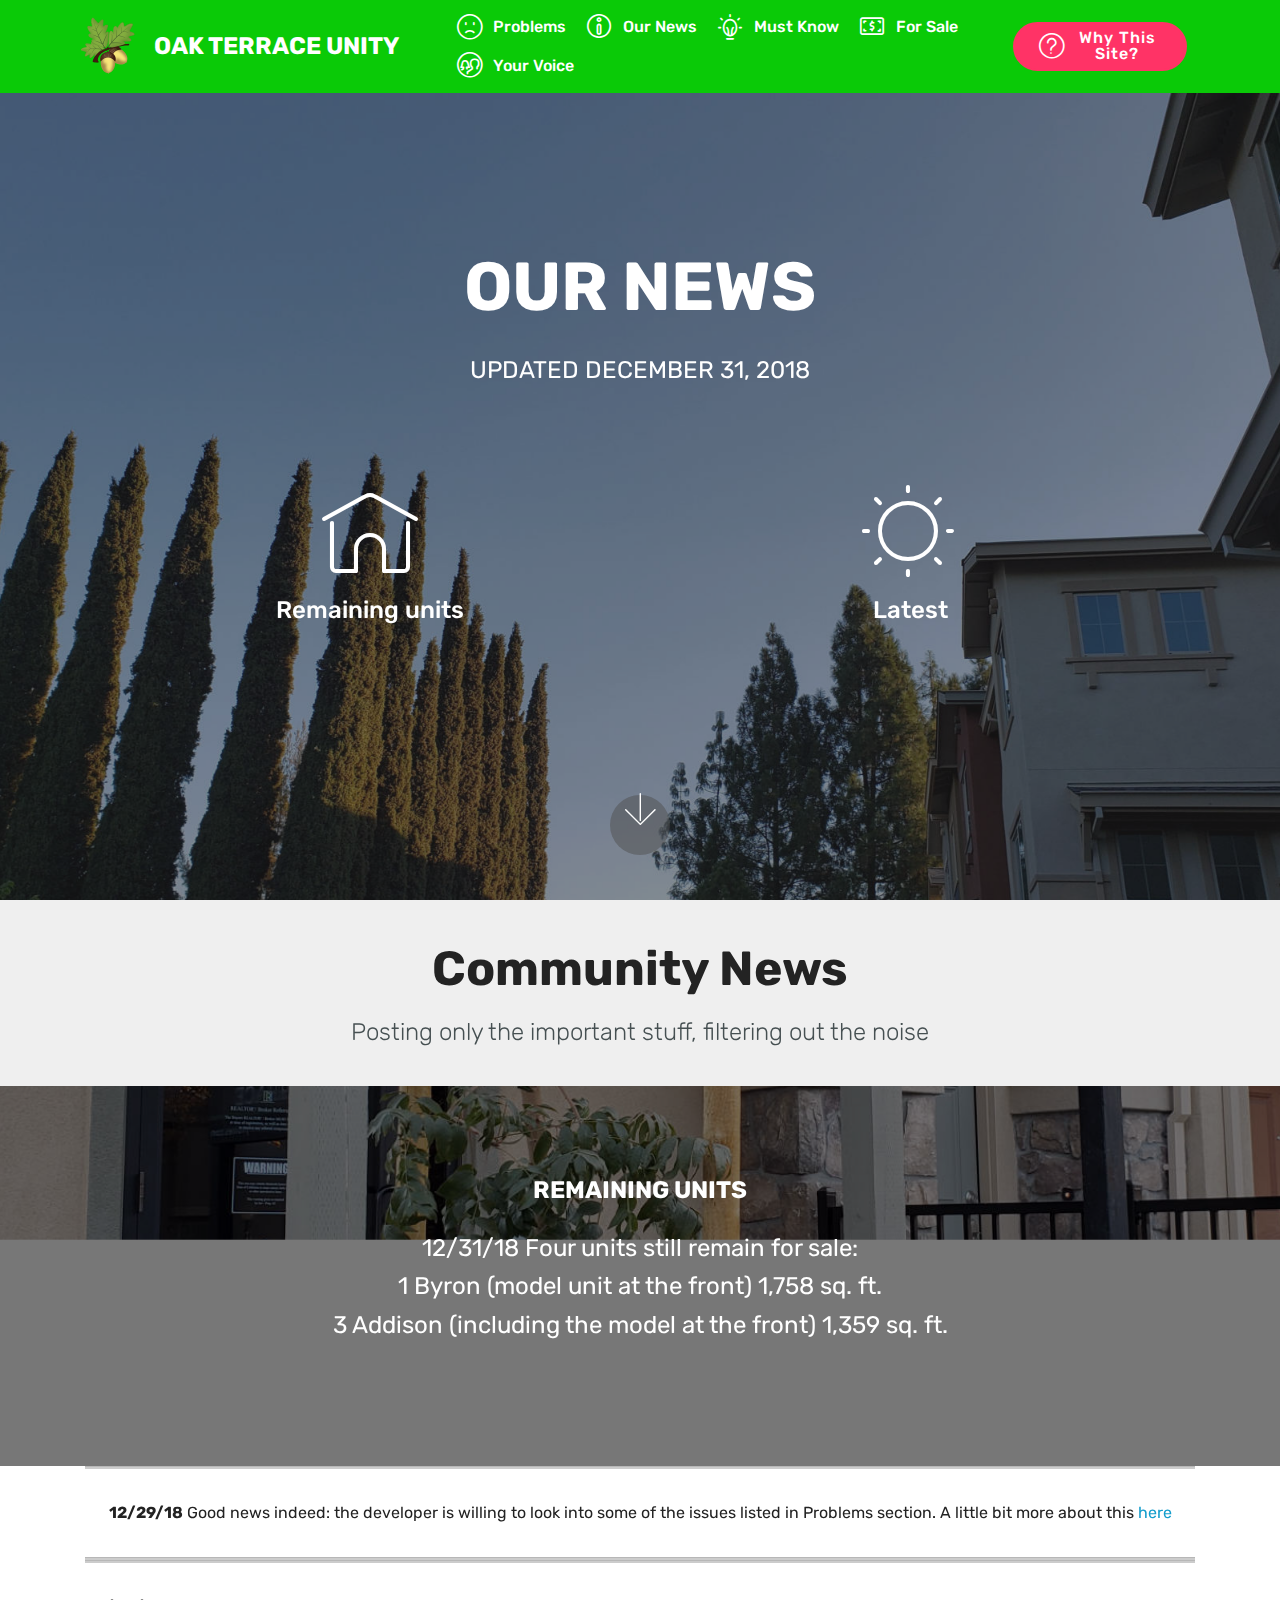
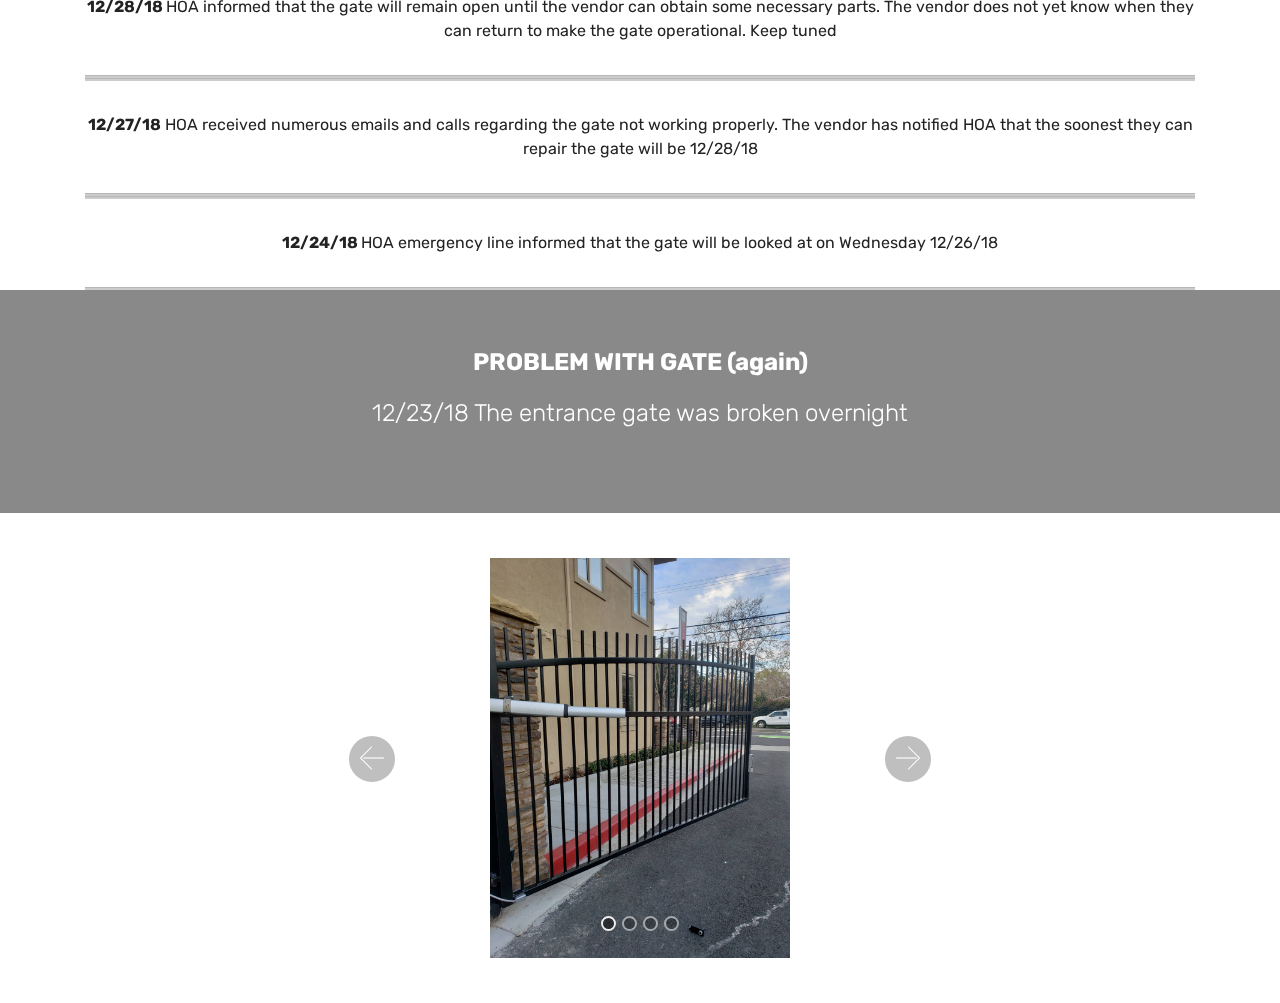
==== page1.html @ 4ceaff60 "News page improved" ====
<!DOCTYPE html>
<html >
<head>
  <!-- Site made with Mobirise Website Builder v4.8.10, https://mobirise.com -->
  <meta charset="UTF-8">
  <meta http-equiv="X-UA-Compatible" content="IE=edge">
  <meta name="generator" content="Mobirise v4.8.10, mobirise.com">
  <meta name="viewport" content="width=device-width, initial-scale=1, minimum-scale=1">
  <link rel="shortcut icon" href="assets/images/logo1-122x122.png" type="image/x-icon">
  <meta name="description" content="Website Maker Description">
  <title>Our News</title>
  <link rel="stylesheet" href="assets/web/assets/mobirise-icons/mobirise-icons.css">
  <link rel="stylesheet" href="assets/web/assets/mobirise-icons-bold/mobirise-icons-bold.css">
  <link rel="stylesheet" href="assets/tether/tether.min.css">
  <link rel="stylesheet" href="assets/bootstrap/css/bootstrap.min.css">
  <link rel="stylesheet" href="assets/bootstrap/css/bootstrap-grid.min.css">
  <link rel="stylesheet" href="assets/bootstrap/css/bootstrap-reboot.min.css">
  <link rel="stylesheet" href="assets/dropdown/css/style.css">
  <link rel="stylesheet" href="assets/theme/css/style.css">
  <link rel="stylesheet" href="assets/mobirise/css/mbr-additional.css" type="text/css">
  
  
  
</head>
<body>
  <link rel="stylesheet" href="style.less" class="cid-rd5telbWru" id="menu1-5" data-rv-view="881"><section class="menu cid-rd5telbWru" once="menu" id="menu1-5">

    

    <nav class="navbar navbar-expand beta-menu navbar-dropdown align-items-center navbar-fixed-top navbar-toggleable-sm">
        <button class="navbar-toggler navbar-toggler-right" type="button" data-toggle="collapse" data-target="#navbarSupportedContent" aria-controls="navbarSupportedContent" aria-expanded="false" aria-label="Toggle navigation">
            <div class="hamburger">
                <span></span>
                <span></span>
                <span></span>
                <span></span>
            </div>
        </button>
        <div class="menu-logo">
            <div class="navbar-brand">
                <span class="navbar-logo">
                    <a href="index.html#header2-3">
                         <img src="assets/images/logo1-122x122.png" alt="" title="" style="height: 3.8rem;">
                    </a>
                </span>
                <span class="navbar-caption-wrap"><a class="navbar-caption text-white display-5" href="index.html#header2-3">
                        OAK TERRACE UNITY</a></span>
            </div>
        </div>
        <div class="collapse navbar-collapse" id="navbarSupportedContent">
            <ul class="navbar-nav nav-dropdown" data-app-modern-menu="true"><li class="nav-item"><a class="nav-link link text-white display-4" href="page2.html"><span class="mbrib-sad-face mbr-iconfont mbr-iconfont-btn"></span>Problems</a></li><li class="nav-item"><a class="nav-link link text-white display-4" href="page1.html#header12-7"><span class="mbrib-info mbr-iconfont mbr-iconfont-btn"></span>Our News</a></li><li class="nav-item"><a class="nav-link link text-white display-4" href="page4.html"><span class="mbrib-idea mbr-iconfont mbr-iconfont-btn"></span>Must Know</a></li><li class="nav-item">
                    <a class="nav-link link text-white display-4" href="page3.html#content5-1c"><span class="mbrib-cash mbr-iconfont mbr-iconfont-btn"></span>For Sale</a>
                </li>
                <li class="nav-item">
                    <a class="nav-link link text-white display-4" href="index.html#form1-e"><span class="mbrib-users mbr-iconfont mbr-iconfont-btn"></span>
                        
                        Your Voice</a>
                </li></ul>
            <div class="navbar-buttons mbr-section-btn"><a class="btn btn-sm btn-secondary display-4" href="index.html#header9-4"><span class="mbrib-question mbr-iconfont mbr-iconfont-btn"></span>
                    
                    Why This Site?</a></div>
        </div>
    </nav>
</section>

<section class="engine"><a href="https://mobirise.info/u">bootstrap website templates</a></section><section class="header12 cid-rd5ZAQiFkM mbr-fullscreen mbr-parallax-background" id="header12-7">

    

    <div class="mbr-overlay" style="opacity: 0.5; background-color: rgb(35, 35, 35);">
    </div>

    <div class="container  ">
            <div class="media-container">
                <div class="col-md-12 align-center">
                    <h1 class="mbr-section-title pb-3 mbr-white mbr-bold mbr-fonts-style display-1">
                        OUR NEWS</h1>
                    <p class="mbr-text pb-3 mbr-white mbr-fonts-style display-5">UPDATED DECEMBER 31, 2018</p>
                    

                    <div class="icons-media-container mbr-white">
                        <div class="card col-12 col-md-6">
                            <div class="icon-block">
                            <a href="page1.html#header1-o">
                                <span class="mbr-iconfont mbri-home"></span>
                            </a>
                            </div>
                            <h5 class="mbr-fonts-style display-5">
                                Remaining units</h5>
                        </div>

                        <div class="card col-12 col-md-6">
                            <div class="icon-block">
                                <a href="page1.html#content4-17">
                                    <span class="mbr-iconfont mbri-sun"></span>
                                </a>
                            </div>
                            <h5 class="mbr-fonts-style display-5">
                                Latest</h5>
                        </div>

                        

                        
                    </div>
                </div>
            </div>
    </div>

    <div class="mbr-arrow hidden-sm-down" aria-hidden="true">
        <a href="#next">
            <i class="mbri-down mbr-iconfont"></i>
        </a>
    </div>
</section>

<section class="mbr-section content4 cid-rdGy04pXuC" id="content4-17">

    

    <div class="container">
        <div class="media-container-row">
            <div class="title col-12 col-md-8">
                <h2 class="align-center pb-3 mbr-fonts-style display-2"><strong>Community News</strong></h2>
                <h3 class="mbr-section-subtitle align-center mbr-light mbr-fonts-style display-5">
                    Posting only the important stuff, filtering out the noise</h3>
                
            </div>
        </div>
    </div>
</section>

<section class="header1 cid-rdhao1ZZKs mbr-parallax-background" id="header1-o">

    

    <div class="mbr-overlay" style="opacity: 0.5; background-color: rgb(0, 0, 0);">
    </div>

    <div class="container">
        <div class="row justify-content-md-center">
            <div class="mbr-white col-md-10">
                <h1 class="mbr-section-title align-center mbr-bold pb-3 mbr-fonts-style display-5">
                    REMAINING UNITS</h1>
                
                <p class="mbr-text align-center pb-3 mbr-fonts-style display-5">
                    12/31/18 Four units still remain for sale:<br>1 Byron (model unit at the front) 1,758 sq. ft.<br>3 Addison (including the model at the front)&nbsp;1,359 sq. ft.</p>
                
            </div>
        </div>
    </div>

</section>

<section class="mbr-section article content9 cid-rdGopwrCRf" id="content9-16">
    
     

    <div class="container">
        <div class="inner-container" style="width: 100%;">
            <hr class="line" style="width: 100%;">
            <div class="section-text align-center mbr-fonts-style display-7"><strong>12/29/18</strong> Good news indeed: the developer is willing to look into some of the issues listed in Problems section. A little bit more about this <a href="index.html#header9-4">here</a></div>
            <hr class="line" style="width: 100%;">
        </div>
        </div>
</section>

<section class="mbr-section article content9 cid-rdN6pp2F3a" id="content9-1m">
    
     

    <div class="container">
        <div class="inner-container" style="width: 100%;">
            <hr class="line" style="width: 100%;">
            <div class="section-text align-center mbr-fonts-style display-7"><strong>12/28/18 </strong>HOA informed that the gate will remain open until the vendor can obtain some necessary parts.  The vendor does not yet know when they can return to make the gate operational.  Keep tuned</div>
            <hr class="line" style="width: 100%;">
        </div>
        </div>
</section>

<section class="mbr-section article content9 cid-rdN42fkdXC" id="content9-1k">
    
     

    <div class="container">
        <div class="inner-container" style="width: 100%;">
            <hr class="line" style="width: 100%;">
            <div class="section-text align-center mbr-fonts-style display-7"><strong>
                    12/27/18</strong> HOA received numerous emails and calls regarding the gate not working properly.  The vendor has notified HOA that the soonest they can repair the gate will be 12/28/18</div>
            <hr class="line" style="width: 100%;">
        </div>
        </div>
</section>

<section class="mbr-section article content9 cid-rdN4ZiU2lu" id="content9-1l">
    
     

    <div class="container">
        <div class="inner-container" style="width: 100%;">
            <hr class="line" style="width: 100%;">
            <div class="section-text align-center mbr-fonts-style display-7"><strong>12/24/18&nbsp;</strong>HOA emergency line informed that the gate will be looked at on Wednesday 12/26/18</div>
            <hr class="line" style="width: 100%;">
        </div>
        </div>
</section>

<section class="mbr-section content5 cid-rd61lBdyiU mbr-parallax-background" id="content5-8">

    

    <div class="mbr-overlay" style="opacity: 0.5; background-color: rgb(35, 35, 35);">
    </div>

    <div class="container">
        <div class="media-container-row">
            <div class="title col-12 col-md-8">
                <h2 class="align-center mbr-bold mbr-white pb-3 mbr-fonts-style display-5">
                    PROBLEM WITH GATE (again)</h2>
                <h3 class="mbr-section-subtitle align-center mbr-light mbr-white pb-3 mbr-fonts-style display-5">12/23/18 The entrance gate was broken overnight</h3>
                
                
            </div>
        </div>
    </div>
</section>

<section class="carousel slide cid-rd65fRVyIi" data-interval="false" id="slider2-d">

    
    <div class="container content-slider">
        <div class="content-slider-wrap">
            <div><div class="mbr-slider slide carousel" data-pause="true" data-keyboard="false" data-ride="false" data-interval="false"><ol class="carousel-indicators"><li data-app-prevent-settings="" data-target="#slider2-d" class=" active" data-slide-to="0"></li><li data-app-prevent-settings="" data-target="#slider2-d" data-slide-to="1"></li><li data-app-prevent-settings="" data-target="#slider2-d" data-slide-to="2"></li><li data-app-prevent-settings="" data-target="#slider2-d" data-slide-to="3"></li></ol><div class="carousel-inner" role="listbox"><div class="carousel-item slider-fullscreen-image active" data-bg-video-slide="false" style="background-image: url(assets/images/20181223-91531-2000x2667.jpg);"><div class="container container-slide"><div class="image_wrapper"><img src="assets/images/20181223-91531-2000x2667.jpg"><div class="carousel-caption justify-content-center"><div class="col-10 align-center"></div></div></div></div></div><div class="carousel-item slider-fullscreen-image" data-bg-video-slide="false" style="background-image: url(assets/images/20181223-91544-2000x1500.jpg);"><div class="container container-slide"><div class="image_wrapper"><img src="assets/images/20181223-91544-2000x1500.jpg"><div class="carousel-caption justify-content-center"><div class="col-10 align-center"></div></div></div></div></div><div class="carousel-item slider-fullscreen-image" data-bg-video-slide="false" style="background-image: url(assets/images/20181223-91555-2000x1500.jpg);"><div class="container container-slide"><div class="image_wrapper"><img src="assets/images/20181223-91555-2000x1500.jpg"><div class="carousel-caption justify-content-center"><div class="col-10 align-center"></div></div></div></div></div><div class="carousel-item slider-fullscreen-image" data-bg-video-slide="false" style="background-image: url(assets/images/20181223-91614-2000x1500.jpg);"><div class="container container-slide"><div class="image_wrapper"><img src="assets/images/20181223-91614-2000x1500.jpg"><div class="carousel-caption justify-content-center"><div class="col-10 align-center"></div></div></div></div></div></div><a data-app-prevent-settings="" class="carousel-control carousel-control-prev" role="button" data-slide="prev" href="#slider2-d"><span aria-hidden="true" class="mbri-left mbr-iconfont"></span><span class="sr-only">Previous</span></a><a data-app-prevent-settings="" class="carousel-control carousel-control-next" role="button" data-slide="next" href="#slider2-d"><span aria-hidden="true" class="mbri-right mbr-iconfont"></span><span class="sr-only">Next</span></a></div></div> 
        </div>
    </div>
</section>


  <script src="assets/web/assets/jquery/jquery.min.js"></script>
  <script src="assets/tether/tether.min.js"></script>
  <script src="assets/popper/popper.min.js"></script>
  <script src="assets/bootstrap/js/bootstrap.min.js"></script>
  <script src="assets/dropdown/js/script.min.js"></script>
  <script src="assets/touchswipe/jquery.touch-swipe.min.js"></script>
  <script src="assets/vimeoplayer/jquery.mb.vimeo_player.js"></script>
  <script src="assets/smoothscroll/smooth-scroll.js"></script>
  <script src="assets/ytplayer/jquery.mb.ytplayer.min.js"></script>
  <script src="assets/bootstrapcarouselswipe/bootstrap-carousel-swipe.js"></script>
  <script src="assets/parallax/jarallax.min.js"></script>
  <script src="assets/theme/js/script.js"></script>
  <script src="assets/slidervideo/script.js"></script>
  
  
</body>
</html>
---- assets/web/assets/mobirise-icons/mobirise-icons.css ----
@font-face {
  font-family: 'MobiriseIcons';
  src:  url('mobirise-icons.eot?spat4u');
  src:  url('mobirise-icons.eot?spat4u#iefix') format('embedded-opentype'),
    url('mobirise-icons.ttf?spat4u') format('truetype'),
    url('mobirise-icons.woff?spat4u') format('woff'),
    url('mobirise-icons.svg?spat4u#MobiriseIcons') format('svg');
  font-weight: normal;
  font-style: normal;
}

[class^="mbri-"], [class*=" mbri-"] {
  /* use !important to prevent issues with browser extensions that change fonts */
  font-family: MobiriseIcons !important;
  speak: none;
  font-style: normal;
  font-weight: normal;
  font-variant: normal;
  text-transform: none;
  line-height: 1;

  /* Better Font Rendering =========== */
  -webkit-font-smoothing: antialiased;
  -moz-osx-font-smoothing: grayscale;
}

.mbri-add-submenu:before {
  content: "\e900";
}
.mbri-alert:before {
  content: "\e901";
}
.mbri-align-center:before {
  content: "\e902";
}
.mbri-align-justify:before {
  content: "\e903";
}
.mbri-align-left:before {
  content: "\e904";
}
.mbri-align-right:before {
  content: "\e905";
}
.mbri-android:before {
  content: "\e906";
}
.mbri-apple:before {
  content: "\e907";
}
.mbri-arrow-down:before {
  content: "\e908";
}
.mbri-arrow-next:before {
  content: "\e909";
}
.mbri-arrow-prev:before {
  content: "\e90a";
}
.mbri-arrow-up:before {
  content: "\e90b";
}
.mbri-bold:before {
  content: "\e90c";
}
.mbri-bookmark:before {
  content: "\e90d";
}
.mbri-bootstrap:before {
  content: "\e90e";
}
.mbri-briefcase:before {
  content: "\e90f";
}
.mbri-browse:before {
  content: "\e910";
}
.mbri-bulleted-list:before {
  content: "\e911";
}
.mbri-calendar:before {
  content: "\e912";
}
.mbri-camera:before {
  content: "\e913";
}
.mbri-cart-add:before {
  content: "\e914";
}
.mbri-cart-full:before {
  content: "\e915";
}
.mbri-cash:before {
  content: "\e916";
}
.mbri-change-style:before {
  content: "\e917";
}
.mbri-chat:before {
  content: "\e918";
}
.mbri-clock:before {
  content: "\e919";
}
.mbri-close:before {
  content: "\e91a";
}
.mbri-cloud:before {
  content: "\e91b";
}
.mbri-code:before {
  content: "\e91c";
}
.mbri-contact-form:before {
  content: "\e91d";
}
.mbri-credit-card:before {
  content: "\e91e";
}
.mbri-cursor-click:before {
  content: "\e91f";
}
.mbri-cust-feedback:before {
  content: "\e920";
}
.mbri-database:before {
  content: "\e921";
}
.mbri-delivery:before {
  content: "\e922";
}
.mbri-desktop:before {
  content: "\e923";
}
.mbri-devices:before {
  content: "\e924";
}
.mbri-down:before {
  content: "\e925";
}
.mbri-download:before {
  content: "\e989";
}
.mbri-drag-n-drop:before {
  content: "\e927";
}
.mbri-drag-n-drop2:before {
  content: "\e928";
}
.mbri-edit:before {
  content: "\e929";
}
.mbri-edit2:before {
  content: "\e92a";
}
.mbri-error:before {
  content: "\e92b";
}
.mbri-extension:before {
  content: "\e92c";
}
.mbri-features:before {
  content: "\e92d";
}
.mbri-file:before {
  content: "\e92e";
}
.mbri-flag:before {
  content: "\e92f";
}
.mbri-folder:before {
  content: "\e930";
}
.mbri-gift:before {
  content: "\e931";
}
.mbri-github:before {
  content: "\e932";
}
.mbri-globe:before {
  content: "\e933";
}
.mbri-globe-2:before {
  content: "\e934";
}
.mbri-growing-chart:before {
  content: "\e935";
}
.mbri-hearth:before {
  content: "\e936";
}
.mbri-help:before {
  content: "\e937";
}
.mbri-home:before {
  content: "\e938";
}
.mbri-hot-cup:before {
  content: "\e939";
}
.mbri-idea:before {
  content: "\e93a";
}
.mbri-image-gallery:before {
  content: "\e93b";
}
.mbri-image-slider:before {
  content: "\e93c";
}
.mbri-info:before {
  content: "\e93d";
}
.mbri-italic:before {
  content: "\e93e";
}
.mbri-key:before {
  content: "\e93f";
}
.mbri-laptop:before {
  content: "\e940";
}
.mbri-layers:before {
  content: "\e941";
}
.mbri-left-right:before {
  content: "\e942";
}
.mbri-left:before {
  content: "\e943";
}
.mbri-letter:before {
  content: "\e944";
}
.mbri-like:before {
  content: "\e945";
}
.mbri-link:before {
  content: "\e946";
}
.mbri-lock:before {
  content: "\e947";
}
.mbri-login:before {
  content: "\e948";
}
.mbri-logout:before {
  content: "\e949";
}
.mbri-magic-stick:before {
  content: "\e94a";
}
.mbri-map-pin:before {
  content: "\e94b";
}
.mbri-menu:before {
  content: "\e94c";
}
.mbri-mobile:before {
  content: "\e94d";
}
.mbri-mobile2:before {
  content: "\e94e";
}
.mbri-mobirise:before {
  content: "\e94f";
}
.mbri-more-horizontal:before {
  content: "\e950";
}
.mbri-more-vertical:before {
  content: "\e951";
}
.mbri-music:before {
  content: "\e952";
}
.mbri-new-file:before {
  content: "\e953";
}
.mbri-numbered-list:before {
  content: "\e954";
}
.mbri-opened-folder:before {
  content: "\e955";
}
.mbri-pages:before {
  content: "\e956";
}
.mbri-paper-plane:before {
  content: "\e957";
}
.mbri-paperclip:before {
  content: "\e958";
}
.mbri-photo:before {
  content: "\e959";
}
.mbri-photos:before {
  content: "\e95a";
}
.mbri-pin:before {
  content: "\e95b";
}
.mbri-play:before {
  content: "\e95c";
}
.mbri-plus:before {
  content: "\e95d";
}
.mbri-preview:before {
  content: "\e95e";
}
.mbri-print:before {
  content: "\e95f";
}
.mbri-protect:before {
  content: "\e960";
}
.mbri-question:before {
  content: "\e961";
}
.mbri-quote-left:before {
  content: "\e962";
}
.mbri-quote-right:before {
  content: "\e963";
}
.mbri-refresh:before {
  content: "\e964";
}
.mbri-responsive:before {
  content: "\e965";
}
.mbri-right:before {
  content: "\e966";
}
.mbri-rocket:before {
  content: "\e967";
}
.mbri-sad-face:before {
  content: "\e968";
}
.mbri-sale:before {
  content: "\e969";
}
.mbri-save:before {
  content: "\e96a";
}
.mbri-search:before {
  content: "\e96b";
}
.mbri-setting:before {
  content: "\e96c";
}
.mbri-setting2:before {
  content: "\e96d";
}
.mbri-setting3:before {
  content: "\e96e";
}
.mbri-share:before {
  content: "\e96f";
}
.mbri-shopping-bag:before {
  content: "\e970";
}
.mbri-shopping-basket:before {
  content: "\e971";
}
.mbri-shopping-cart:before {
  content: "\e972";
}
.mbri-sites:before {
  content: "\e973";
}
.mbri-smile-face:before {
  content: "\e974";
}
.mbri-speed:before {
  content: "\e975";
}
.mbri-star:before {
  content: "\e976";
}
.mbri-success:before {
  content: "\e977";
}
.mbri-sun:before {
  content: "\e978";
}
.mbri-sun2:before {
  content: "\e979";
}
.mbri-tablet:before {
  content: "\e97a";
}
.mbri-tablet-vertical:before {
  content: "\e97b";
}
.mbri-target:before {
  content: "\e97c";
}
.mbri-timer:before {
  content: "\e97d";
}
.mbri-to-ftp:before {
  content: "\e97e";
}
.mbri-to-local-drive:before {
  content: "\e97f";
}
.mbri-touch-swipe:before {
  content: "\e980";
}
.mbri-touch:before {
  content: "\e981";
}
.mbri-trash:before {
  content: "\e982";
}
.mbri-underline:before {
  content: "\e983";
}
.mbri-unlink:before {
  content: "\e984";
}
.mbri-unlock:before {
  content: "\e985";
}
.mbri-up-down:before {
  content: "\e986";
}
.mbri-up:before {
  content: "\e987";
}
.mbri-update:before {
  content: "\e988";
}
.mbri-upload:before {
 content: "\e926"; 
}
.mbri-user:before {
  content: "\e98a";
}
.mbri-user2:before {
  content: "\e98b";
}
.mbri-users:before {
  content: "\e98c";
}
.mbri-video:before {
  content: "\e98d";
}
.mbri-video-play:before {
  content: "\e98e";
}
.mbri-watch:before {
  content: "\e98f";
}
.mbri-website-theme:before {
  content: "\e990";
}
.mbri-wifi:before {
  content: "\e991";
}
.mbri-windows:before {
  content: "\e992";
}
.mbri-zoom-out:before {
  content: "\e993";
}
.mbri-redo:before {
  content: "\e994";
}
.mbri-undo:before {
  content: "\e995";
}
---- assets/web/assets/mobirise-icons-bold/mobirise-icons-bold.css ----
@font-face {
  font-family: 'mobirise-icons-bold';
  src:  url('mobirise-icons-bold.eot?m1l4yr');
  src:  url('mobirise-icons-bold.eot?m1l4yr#iefix') format('embedded-opentype'),
    url('mobirise-icons-bold.ttf?m1l4yr') format('truetype'),
    url('mobirise-icons-bold.woff?m1l4yr') format('woff'),
    url('mobirise-icons-bold.svg?m1l4yr#mobirise-icons-bold') format('svg');
  font-weight: normal;
  font-style: normal;
}

[class^="mbrib-"], [class*="mbrib-"] {
  /* use !important to prevent issues with browser extensions that change fonts */
  font-family: 'mobirise-icons-bold' !important;
  speak: none;
  font-style: normal;
  font-weight: normal;
  font-variant: normal;
  text-transform: none;
  line-height: 1;

  /* Better Font Rendering =========== */
  -webkit-font-smoothing: antialiased;
  -moz-osx-font-smoothing: grayscale;
}

.mbrib-add-submenu:before {
  content: "\e900";
}
.mbrib-alert:before {
  content: "\e901";
}
.mbrib-align-center:before {
  content: "\e902";
}
.mbrib-align-justify:before {
  content: "\e903";
}
.mbrib-align-left:before {
  content: "\e904";
}
.mbrib-align-right:before {
  content: "\e905";
}
.mbrib-android:before {
  content: "\e906";
}
.mbrib-apple:before {
  content: "\e907";
}
.mbrib-arrow-down:before {
  content: "\e908";
}
.mbrib-arrow-next:before {
  content: "\e909";
}
.mbrib-arrow-prev:before {
  content: "\e90a";
}
.mbrib-arrow-up:before {
  content: "\e90b";
}
.mbrib-bold:before {
  content: "\e90c";
}
.mbrib-bookmark:before {
  content: "\e90d";
}
.mbrib-bootstrap:before {
  content: "\e90e";
}
.mbrib-briefcase:before {
  content: "\e90f";
}
.mbrib-browse:before {
  content: "\e910";
}
.mbrib-bulleted-list:before {
  content: "\e911";
}
.mbrib-calendar:before {
  content: "\e912";
}
.mbrib-camera:before {
  content: "\e913";
}
.mbrib-cart-add:before {
  content: "\e914";
}
.mbrib-cart-full:before {
  content: "\e915";
}
.mbrib-cash:before {
  content: "\e916";
}
.mbrib-change-style:before {
  content: "\e917";
}
.mbrib-chat:before {
  content: "\e918";
}
.mbrib-clock:before {
  content: "\e919";
}
.mbrib-close:before {
  content: "\e91a";
}
.mbrib-cloud:before {
  content: "\e91b";
}
.mbrib-code:before {
  content: "\e91c";
}
.mbrib-contact-form:before {
  content: "\e91d";
}
.mbrib-credit-card:before {
  content: "\e91e";
}
.mbrib-cursor-click:before {
  content: "\e91f";
}
.mbrib-cust-feedback:before {
  content: "\e920";
}
.mbrib-database:before {
  content: "\e921";
}
.mbrib-delivery:before {
  content: "\e922";
}
.mbrib-desktop:before {
  content: "\e923";
}
.mbrib-devices:before {
  content: "\e924";
}
.mbrib-down:before {
  content: "\e925";
}
.mbrib-download:before {
  content: "\e926";
}
.mbrib-drag-n-drop:before {
  content: "\e927";
}
.mbrib-drag-n-drop2:before {
  content: "\e928";
}
.mbrib-edit:before {
  content: "\e929";
}
.mbrib-edit2:before {
  content: "\e92a";
}
.mbrib-error:before {
  content: "\e92b";
}
.mbrib-extension:before {
  content: "\e92c";
}
.mbrib-features:before {
  content: "\e92d";
}
.mbrib-file:before {
  content: "\e92e";
}
.mbrib-flag:before {
  content: "\e92f";
}
.mbrib-folder:before {
  content: "\e930";
}
.mbrib-gift:before {
  content: "\e931";
}
.mbrib-github:before {
  content: "\e932";
}
.mbrib-globe-2:before {
  content: "\e933";
}
.mbrib-globe:before {
  content: "\e934";
}
.mbrib-growing-chart:before {
  content: "\e935";
}
.mbrib-hearth:before {
  content: "\e936";
}
.mbrib-help:before {
  content: "\e937";
}
.mbrib-home:before {
  content: "\e938";
}
.mbrib-hot-cup:before {
  content: "\e939";
}
.mbrib-idea:before {
  content: "\e93a";
}
.mbrib-image-gallery:before {
  content: "\e93b";
}
.mbrib-image-slider:before {
  content: "\e93c";
}
.mbrib-info:before {
  content: "\e93d";
}
.mbrib-italic:before {
  content: "\e93e";
}
.mbrib-key:before {
  content: "\e93f";
}
.mbrib-laptop:before {
  content: "\e940";
}
.mbrib-layers:before {
  content: "\e941";
}
.mbrib-left-right:before {
  content: "\e942";
}
.mbrib-left:before {
  content: "\e943";
}
.mbrib-letter:before {
  content: "\e944";
}
.mbrib-like:before {
  content: "\e945";
}
.mbrib-link:before {
  content: "\e946";
}
.mbrib-lock:before {
  content: "\e947";
}
.mbrib-login:before {
  content: "\e948";
}
.mbrib-logout:before {
  content: "\e949";
}
.mbrib-magic-stick:before {
  content: "\e94a";
}
.mbrib-map-pin:before {
  content: "\e94b";
}
.mbrib-menu:before {
  content: "\e94c";
}
.mbrib-mobile:before {
  content: "\e94d";
}
.mbrib-mobile2:before {
  content: "\e94e";
}
.mbrib-mobirise:before {
  content: "\e94f";
}
.mbrib-more-horizontal:before {
  content: "\e950";
}
.mbrib-more-vertical:before {
  content: "\e951";
}
.mbrib-music:before {
  content: "\e952";
}
.mbrib-new-file:before {
  content: "\e953";
}
.mbrib-numbered-list:before {
  content: "\e954";
}
.mbrib-opened-folder:before {
  content: "\e955";
}
.mbrib-pages:before {
  content: "\e956";
}
.mbrib-paper-plane:before {
  content: "\e957";
}
.mbrib-paperclip:before {
  content: "\e958";
}
.mbrib-photo:before {
  content: "\e959";
}
.mbrib-photos:before {
  content: "\e95a";
}
.mbrib-pin:before {
  content: "\e95b";
}
.mbrib-play:before {
  content: "\e95c";
}
.mbrib-plus:before {
  content: "\e95d";
}
.mbrib-preview:before {
  content: "\e95e";
}
.mbrib-print:before {
  content: "\e95f";
}
.mbrib-protect:before {
  content: "\e960";
}
.mbrib-question:before {
  content: "\e961";
}
.mbrib-quote-left:before {
  content: "\e962";
}
.mbrib-quote-right:before {
  content: "\e963";
}
.mbrib-redo:before {
  content: "\e964";
}
.mbrib-refresh:before {
  content: "\e965";
}
.mbrib-responsive:before {
  content: "\e966";
}
.mbrib-right:before {
  content: "\e967";
}
.mbrib-rocket:before {
  content: "\e968";
}
.mbrib-sad-face:before {
  content: "\e969";
}
.mbrib-sale:before {
  content: "\e96a";
}
.mbrib-save:before {
  content: "\e96b";
}
.mbrib-search:before {
  content: "\e96c";
}
.mbrib-setting:before {
  content: "\e96d";
}
.mbrib-setting2:before {
  content: "\e96e";
}
.mbrib-setting3:before {
  content: "\e96f";
}
.mbrib-share:before {
  content: "\e970";
}
.mbrib-shopping-bag:before {
  content: "\e971";
}
.mbrib-shopping-basket:before {
  content: "\e972";
}
.mbrib-shopping-cart:before {
  content: "\e973";
}
.mbrib-sites:before {
  content: "\e974";
}
.mbrib-smile-face:before {
  content: "\e975";
}
.mbrib-speed:before {
  content: "\e976";
}
.mbrib-star:before {
  content: "\e977";
}
.mbrib-success:before {
  content: "\e978";
}
.mbrib-sun:before {
  content: "\e979";
}
.mbrib-sun2:before {
  content: "\e97a";
}
.mbrib-tablet-vertical:before {
  content: "\e97b";
}
.mbrib-tablet:before {
  content: "\e97c";
}
.mbrib-target:before {
  content: "\e97d";
}
.mbrib-timer:before {
  content: "\e97e";
}
.mbrib-to-ftp:before {
  content: "\e97f";
}
.mbrib-to-local-drive:before {
  content: "\e980";
}
.mbrib-touch-swipe:before {
  content: "\e981";
}
.mbrib-touch:before {
  content: "\e982";
}
.mbrib-trash:before {
  content: "\e983";
}
.mbrib-underline:before {
  content: "\e984";
}
.mbrib-undo:before {
  content: "\e985";
}
.mbrib-unlink:before {
  content: "\e986";
}
.mbrib-unlock:before {
  content: "\e987";
}
.mbrib-up-down:before {
  content: "\e988";
}
.mbrib-up:before {
  content: "\e989";
}
.mbrib-update:before {
  content: "\e98a";
}
.mbrib-upload:before {
  content: "\e98b";
}
.mbrib-user:before {
  content: "\e98c";
}
.mbrib-user2:before {
  content: "\e98d";
}
.mbrib-users:before {
  content: "\e98e";
}
.mbrib-video-play:before {
  content: "\e98f";
}
.mbrib-video:before {
  content: "\e990";
}
.mbrib-watch:before {
  content: "\e991";
}
.mbrib-website-theme:before {
  content: "\e992";
}
.mbrib-wifi:before {
  content: "\e993";
}
.mbrib-windows:before {
  content: "\e994";
}
.mbrib-zoom-out:before {
  content: "\e995";
}
---- assets/dropdown/css/style.css ----
.navbar-dropdown {
  left: 0;
  padding: 0;
  position: absolute;
  right: 0;
  top: 0;
  transition: all 0.45s ease;
  z-index: 1030;
  background: #282828; }
  .navbar-dropdown .navbar-logo {
    margin-right: 0.8rem;
    transition: margin 0.3s ease-in-out;
    vertical-align: middle; }
    .navbar-dropdown .navbar-logo img {
      height: 3.125rem;
      transition: all 0.3s ease-in-out; }
    .navbar-dropdown .navbar-logo.mbr-iconfont {
      font-size: 3.125rem;
      line-height: 3.125rem; }
  .navbar-dropdown .navbar-caption {
    font-weight: 700;
    white-space: normal;
    vertical-align: -4px;
    line-height: 3.125rem !important; }
    .navbar-dropdown .navbar-caption, .navbar-dropdown .navbar-caption:hover {
      color: inherit;
      text-decoration: none; }
  .navbar-dropdown .mbr-iconfont + .navbar-caption {
    vertical-align: -1px; }
  .navbar-dropdown.navbar-fixed-top {
    position: fixed; }
  .navbar-dropdown .navbar-brand span {
    vertical-align: -4px; }
  .navbar-dropdown.bg-color.transparent {
    background: none; }
  .navbar-dropdown.navbar-short .navbar-brand {
    padding: 0.625rem 0; }
    .navbar-dropdown.navbar-short .navbar-brand span {
      vertical-align: -1px; }
  .navbar-dropdown.navbar-short .navbar-caption {
    line-height: 2.375rem !important;
    vertical-align: -2px; }
  .navbar-dropdown.navbar-short .navbar-logo {
    margin-right: 0.5rem; }
    .navbar-dropdown.navbar-short .navbar-logo img {
      height: 2.375rem; }
    .navbar-dropdown.navbar-short .navbar-logo.mbr-iconfont {
      font-size: 2.375rem;
      line-height: 2.375rem; }
  .navbar-dropdown.navbar-short .mbr-table-cell {
    height: 3.625rem; }
  .navbar-dropdown .navbar-close {
    left: 0.6875rem;
    position: fixed;
    top: 0.75rem;
    z-index: 1000; }
  .navbar-dropdown .hamburger-icon {
    content: "";
    display: inline-block;
    vertical-align: middle;
    width: 16px;
    -webkit-box-shadow: 0 -6px 0 1px #282828,0 0 0 1px #282828,0 6px 0 1px #282828;
    -moz-box-shadow: 0 -6px 0 1px #282828,0 0 0 1px #282828,0 6px 0 1px #282828;
    box-shadow: 0 -6px 0 1px #282828,0 0 0 1px #282828,0 6px 0 1px #282828; }

.dropdown-menu .dropdown-toggle[data-toggle="dropdown-submenu"]::after {
  border-bottom: 0.35em solid transparent;
  border-left: 0.35em solid;
  border-right: 0;
  border-top: 0.35em solid transparent;
  margin-left: 0.3rem; }

.dropdown-menu .dropdown-item:focus {
  outline: 0; }

.nav-dropdown {
  font-size: 0.75rem;
  font-weight: 500;
  height: auto !important; }
  .nav-dropdown .nav-btn {
    padding-left: 1rem; }
  .nav-dropdown .link {
    margin: .667em 1.667em;
    font-weight: 500;
    padding: 0;
    transition: color .2s ease-in-out; }
    .nav-dropdown .link.dropdown-toggle {
      margin-right: 2.583em; }
      .nav-dropdown .link.dropdown-toggle::after {
        margin-left: .25rem;
        border-top: 0.35em solid;
        border-right: 0.35em solid transparent;
        border-left: 0.35em solid transparent;
        border-bottom: 0; }
      .nav-dropdown .link.dropdown-toggle[aria-expanded="true"] {
        margin: 0;
        padding: 0.667em 3.263em  0.667em 1.667em; }
  .nav-dropdown .link::after,
  .nav-dropdown .dropdown-item::after {
    color: inherit; }
  .nav-dropdown .btn {
    font-size: 0.75rem;
    font-weight: 700;
    letter-spacing: 0;
    margin-bottom: 0;
    padding-left: 1.25rem;
    padding-right: 1.25rem; }
  .nav-dropdown .dropdown-menu {
    border-radius: 0;
    border: 0;
    left: 0;
    margin: 0;
    padding-bottom: 1.25rem;
    padding-top: 1.25rem;
    position: relative; }
  .nav-dropdown .dropdown-submenu {
    margin-left: 0.125rem;
    top: 0; }
  .nav-dropdown .dropdown-item {
    font-weight: 500;
    line-height: 2;
    padding: 0.3846em 4.615em 0.3846em 1.5385em;
    position: relative;
    transition: color .2s ease-in-out, background-color .2s ease-in-out; }
    .nav-dropdown .dropdown-item::after {
      margin-top: -0.3077em;
      position: absolute;
      right: 1.1538em;
      top: 50%; }
    .nav-dropdown .dropdown-item:focus, .nav-dropdown .dropdown-item:hover {
      background: none; }

@media (max-width: 767px) {
  .nav-dropdown.navbar-toggleable-sm {
    bottom: 0;
    display: none;
    left: 0;
    overflow-x: hidden;
    position: fixed;
    top: 0;
    transform: translateX(-100%);
    -ms-transform: translateX(-100%);
    -webkit-transform: translateX(-100%);
    width: 18.75rem;
    z-index: 999; } }
.nav-dropdown.navbar-toggleable-xl {
  bottom: 0;
  display: none;
  left: 0;
  overflow-x: hidden;
  position: fixed;
  top: 0;
  transform: translateX(-100%);
  -ms-transform: translateX(-100%);
  -webkit-transform: translateX(-100%);
  width: 18.75rem;
  z-index: 999; }

.nav-dropdown-sm {
  display: block !important;
  overflow-x: hidden;
  overflow: auto;
  padding-top: 3.875rem; }
  .nav-dropdown-sm::after {
    content: "";
    display: block;
    height: 3rem;
    width: 100%; }
  .nav-dropdown-sm.collapse.in ~ .navbar-close {
    display: block !important; }
  .nav-dropdown-sm.collapsing, .nav-dropdown-sm.collapse.in {
    transform: translateX(0);
    -ms-transform: translateX(0);
    -webkit-transform: translateX(0);
    transition: all 0.25s ease-out;
    -webkit-transition: all 0.25s ease-out;
    background: #282828; }
  .nav-dropdown-sm.collapsing[aria-expanded="false"] {
    transform: translateX(-100%);
    -ms-transform: translateX(-100%);
    -webkit-transform: translateX(-100%); }
  .nav-dropdown-sm .nav-item {
    display: block;
    margin-left: 0 !important;
    padding-left: 0; }
  .nav-dropdown-sm .link,
  .nav-dropdown-sm .dropdown-item {
    border-top: 1px dotted rgba(255, 255, 255, 0.1);
    font-size: 0.8125rem;
    line-height: 1.6;
    margin: 0 !important;
    padding: 0.875rem 2.4rem 0.875rem 1.5625rem !important;
    position: relative;
    white-space: normal; }
    .nav-dropdown-sm .link:focus, .nav-dropdown-sm .link:hover,
    .nav-dropdown-sm .dropdown-item:focus,
    .nav-dropdown-sm .dropdown-item:hover {
      background: rgba(0, 0, 0, 0.2) !important;
      color: #c0a375; }
  .nav-dropdown-sm .nav-btn {
    position: relative;
    padding: 1.5625rem 1.5625rem 0 1.5625rem; }
    .nav-dropdown-sm .nav-btn::before {
      border-top: 1px dotted rgba(255, 255, 255, 0.1);
      content: "";
      left: 0;
      position: absolute;
      top: 0;
      width: 100%; }
    .nav-dropdown-sm .nav-btn + .nav-btn {
      padding-top: 0.625rem; }
      .nav-dropdown-sm .nav-btn + .nav-btn::before {
        display: none; }
  .nav-dropdown-sm .btn {
    padding: 0.625rem 0; }
  .nav-dropdown-sm .dropdown-toggle[data-toggle="dropdown-submenu"]::after {
    margin-left: .25rem;
    border-top: 0.35em solid;
    border-right: 0.35em solid transparent;
    border-left: 0.35em solid transparent;
    border-bottom: 0; }
  .nav-dropdown-sm .dropdown-toggle[data-toggle="dropdown-submenu"][aria-expanded="true"]::after {
    border-top: 0;
    border-right: 0.35em solid transparent;
    border-left: 0.35em solid transparent;
    border-bottom: 0.35em solid; }
  .nav-dropdown-sm .dropdown-menu {
    margin: 0;
    padding: 0;
    position: relative;
    top: 0;
    left: 0;
    width: 100%;
    border: 0;
    float: none;
    border-radius: 0;
    background: none; }
  .nav-dropdown-sm .dropdown-submenu {
    left: 100%;
    margin-left: 0.125rem;
    margin-top: -1.25rem;
    top: 0; }

.navbar-toggleable-sm .nav-dropdown .dropdown-menu {
  position: absolute; }

.navbar-toggleable-sm .nav-dropdown .dropdown-submenu {
  left: 100%;
  margin-left: 0.125rem;
  margin-top: -1.25rem;
  top: 0; }

.navbar-toggleable-sm.opened .nav-dropdown .dropdown-menu {
  position: relative; }

.navbar-toggleable-sm.opened .nav-dropdown .dropdown-submenu {
  left: 0;
  margin-left: 00rem;
  margin-top: 0rem;
  top: 0; }

.is-builder .nav-dropdown.collapsing {
  transition: none !important; }

/*# sourceMappingURL=style.css.map */
---- assets/theme/css/style.css ----
/*!
 * Mobirise v4 theme (https://mobirise.com/)
 * Copyright 2017 Mobirise
 */
section {
  background-color: #eeeeee; }

section,
.container,
.container-fluid {
  position: relative;
  word-wrap: break-word; }

a.mbr-iconfont:hover {
  text-decoration: none; }

.article .lead p, .article .lead ul, .article .lead ol, .article .lead pre, .article .lead blockquote {
  margin-bottom: 0; }

a {
  font-style: normal;
  font-weight: 400;
  cursor: pointer; }
  a, a:hover {
    text-decoration: none; }

figure {
  margin-bottom: 0; }

body {
  color: #232323; }

h1, h2, h3, h4, h5, h6,
.h1, .h2, .h3, .h4, .h5, .h6,
.display-1, .display-2, .display-3, .display-4 {
  line-height: 1;
  word-break: break-word;
  word-wrap: break-word; }

b, strong {
  font-weight: bold; }

blockquote {
  padding: 10px 0 10px 20px;
  position: relative;
  border-left: 2px solid;
  border-color: #ff3366; }

input:-webkit-autofill, input:-webkit-autofill:hover, input:-webkit-autofill:focus, input:-webkit-autofill:active {
  transition-delay: 9999s;
  transition-property: background-color, color; }

textarea[type="hidden"] {
  display: none; }

body {
  position: relative; }

section {
  background-position: 50% 50%;
  background-repeat: no-repeat;
  background-size: cover; }
  section .mbr-background-video,
  section .mbr-background-video-preview {
    position: absolute;
    bottom: 0;
    left: 0;
    right: 0;
    top: 0; }

.hidden {
  visibility: hidden; }

.mbr-z-index20 {
  z-index: 20; }

/*! Base colors */
.mbr-white {
  color: #ffffff; }

.mbr-black {
  color: #000000; }

.mbr-bg-white {
  background-color: #ffffff; }

.mbr-bg-black {
  background-color: #000000; }

/*! Text-aligns */
.align-left {
  text-align: left; }

.align-center {
  text-align: center; }

.align-right {
  text-align: right; }

@media (max-width: 767px) {
  .align-left, .align-center, .align-right, .mbr-section-btn, .mbr-section-title {
    text-align: center; } }
/*! Font-weight  */
.mbr-light {
  font-weight: 300; }

.mbr-regular {
  font-weight: 400; }

.mbr-semibold {
  font-weight: 500; }

.mbr-bold {
  font-weight: 700; }

/*! Media  */
.media-size-item {
  -webkit-flex: 1 1 auto;
  -moz-flex: 1 1 auto;
  -ms-flex: 1 1 auto;
  -o-flex: 1 1 auto;
  flex: 1 1 auto; }

.media-content {
  -webkit-flex-basis: 100%;
  flex-basis: 100%; }

.media-container-row {
  display: -ms-flexbox;
  display: -webkit-flex;
  display: flex;
  -webkit-flex-direction: row;
  -ms-flex-direction: row;
  flex-direction: row;
  -webkit-flex-wrap: wrap;
  -ms-flex-wrap: wrap;
  flex-wrap: wrap;
  -webkit-justify-content: center;
  -ms-flex-pack: center;
  justify-content: center;
  -webkit-align-content: center;
  -ms-flex-line-pack: center;
  align-content: center;
  -webkit-align-items: start;
  -ms-flex-align: start;
  align-items: start; }
  .media-container-row .media-size-item {
    width: 400px; }

.media-container-column {
  display: -ms-flexbox;
  display: -webkit-flex;
  display: flex;
  -webkit-flex-direction: column;
  -ms-flex-direction: column;
  flex-direction: column;
  -webkit-flex-wrap: wrap;
  -ms-flex-wrap: wrap;
  flex-wrap: wrap;
  -webkit-justify-content: center;
  -ms-flex-pack: center;
  justify-content: center;
  -webkit-align-content: center;
  -ms-flex-line-pack: center;
  align-content: center;
  -webkit-align-items: stretch;
  -ms-flex-align: stretch;
  align-items: stretch; }
  .media-container-column > * {
    width: 100%; }

@media (min-width: 992px) {
  .media-container-row {
    -webkit-flex-wrap: nowrap;
    -ms-flex-wrap: nowrap;
    flex-wrap: nowrap; } }
figure {
  overflow: hidden; }

figure[mbr-media-size] {
  transition: width 0.1s; }

.mbr-figure img, .mbr-figure iframe {
  display: block;
  width: 100%; }

.card {
  background-color: transparent;
  border: none; }

.card-img {
  text-align: center;
  flex-shrink: 0;
  -webkit-flex-shrink: 0; }

.media {
  max-width: 100%;
  margin: 0 auto; }

.mbr-figure {
  -ms-flex-item-align: center;
  -ms-grid-row-align: center;
  -webkit-align-self: center;
  align-self: center; }

.media-container > div {
  max-width: 100%; }

.mbr-figure img, .card-img img {
  width: 100%; }

@media (max-width: 991px) {
  .media-size-item {
    width: auto !important; }

  .media {
    width: auto; }

  .mbr-figure {
    width: 100% !important; } }
/*! Buttons */
.mbr-section-btn {
  margin-left: -.25rem;
  margin-right: -.25rem;
  font-size: 0; }

nav .mbr-section-btn {
  margin-left: 0rem;
  margin-right: 0rem; }

/*! Btn icon margin */
.btn .mbr-iconfont, .btn.btn-sm .mbr-iconfont {
  cursor: pointer;
  margin-right: 0.5rem; }

.btn.btn-md .mbr-iconfont, .btn.btn-md .mbr-iconfont {
  margin-right: 0.8rem; }

.mbr-regular {
  font-weight: 400; }

.mbr-semibold {
  font-weight: 500; }

.mbr-bold {
  font-weight: 700; }

[type="submit"] {
  -webkit-appearance: none; }

/*! Full-screen */
.mbr-fullscreen .mbr-overlay {
  min-height: 100vh; }

.mbr-fullscreen {
  display: flex;
  display: -webkit-flex;
  display: -moz-flex;
  display: -ms-flex;
  display: -o-flex;
  align-items: center;
  -webkit-align-items: center;
  min-height: 100vh;
  padding-top: 3rem;
  padding-bottom: 3rem; }

/*! Map */
.map {
  height: 25rem;
  position: relative; }
  .map iframe {
    width: 100%;
    height: 100%; }

/* Form */
.form-asterisk {
  font-family: initial;
  position: absolute;
  top: -2px;
  font-weight: normal; }

/*! Scroll to top arrow */
.mbr-arrow-up {
  bottom: 25px;
  right: 90px;
  position: fixed;
  text-align: right;
  z-index: 5000;
  color: #ffffff;
  font-size: 32px;
  transform: rotate(180deg);
  -webkit-transform: rotate(180deg); }

.mbr-arrow-up a {
  background: rgba(0, 0, 0, 0.2);
  border-radius: 3px;
  color: #fff;
  display: inline-block;
  height: 60px;
  width: 60px;
  outline-style: none !important;
  position: relative;
  text-decoration: none;
  transition: all .3s ease-in-out;
  cursor: pointer;
  text-align: center; }
  .mbr-arrow-up a:hover {
    background-color: rgba(0, 0, 0, 0.4); }
  .mbr-arrow-up a i {
    line-height: 60px; }

.mbr-arrow-up-icon {
  display: block;
  color: #fff; }

.mbr-arrow-up-icon::before {
  content: "\203a";
  display: inline-block;
  font-family: serif;
  font-size: 32px;
  line-height: 1;
  font-style: normal;
  position: relative;
  top: 6px;
  left: -4px;
  -webkit-transform: rotate(-90deg);
  transform: rotate(-90deg); }

/*! Arrow Down */
.mbr-arrow {
  position: absolute;
  bottom: 45px;
  left: 50%;
  width: 60px;
  height: 60px;
  cursor: pointer;
  background-color: rgba(80, 80, 80, 0.5);
  border-radius: 50%;
  -webkit-transform: translateX(-50%);
  transform: translateX(-50%); }
  .mbr-arrow > a {
    display: inline-block;
    text-decoration: none;
    outline-style: none;
    -webkit-animation: arrowdown 1.7s ease-in-out infinite;
    animation: arrowdown 1.7s ease-in-out infinite; }
    .mbr-arrow > a > i {
      position: absolute;
      top: -2px;
      left: 15px;
      font-size: 2rem; }

@keyframes arrowdown {
  0% {
    transform: translateY(0px);
    -webkit-transform: translateY(0px); }
  50% {
    transform: translateY(-5px);
    -webkit-transform: translateY(-5px); }
  100% {
    transform: translateY(0px);
    -webkit-transform: translateY(0px); } }
@-webkit-keyframes arrowdown {
  0% {
    transform: translateY(0px);
    -webkit-transform: translateY(0px); }
  50% {
    transform: translateY(-5px);
    -webkit-transform: translateY(-5px); }
  100% {
    transform: translateY(0px);
    -webkit-transform: translateY(0px); } }
@media (max-width: 500px) {
  .mbr-arrow-up {
    left: 50%;
    right: auto;
    transform: translateX(-50%) rotate(180deg);
    -webkit-transform: translateX(-50%) rotate(180deg); } }
/*Gradients animation*/
@keyframes gradient-animation {
  from {
    background-position: 0% 100%;
    animation-timing-function: ease-in-out; }
  to {
    background-position: 100% 0%;
    animation-timing-function: ease-in-out; } }
@-webkit-keyframes gradient-animation {
  from {
    background-position: 0% 100%;
    animation-timing-function: ease-in-out; }
  to {
    background-position: 100% 0%;
    animation-timing-function: ease-in-out; } }
.bg-gradient {
  background-size: 200% 200%;
  animation: gradient-animation 5s infinite alternate;
  -webkit-animation: gradient-animation 5s infinite alternate; }

.menu .navbar-brand {
  display: -webkit-flex; }
  .menu .navbar-brand span {
    display: flex;
    display: -webkit-flex; }
  .menu .navbar-brand .navbar-caption-wrap {
    display: -webkit-flex; }
  .menu .navbar-brand .navbar-logo img {
    display: -webkit-flex; }
@media (min-width: 768px) and (max-width: 991px) {
  .menu .navbar-toggleable-sm .navbar-nav {
    display: -webkit-box;
    display: -webkit-flex;
    display: -ms-flexbox; } }
@media (min-width: 992px) {
  .menu .navbar-nav.nav-dropdown {
    display: -webkit-flex; }
  .menu .navbar-toggleable-sm .navbar-collapse {
    display: -webkit-flex !important; } }
@media (max-width: 767px) {
  .menu .navbar-collapse {
    overflow-y: auto;
    max-height: 80vh; }
  .menu .dropdown-menu {
    max-height: 60vh;
    overflow-y: auto; } }

.navbar {
  display: -webkit-flex;
  -webkit-flex-wrap: wrap;
  -webkit-align-items: center;
  -webkit-justify-content: space-between; }

.navbar-collapse {
  -webkit-flex-basis: 100%;
  -webkit-flex-grow: 1;
  -webkit-align-items: center; }

.nav-dropdown .link {
  padding: .667em 1.667em !important;
  margin: 0 !important; }

.nav {
  display: -webkit-flex;
  -webkit-flex-wrap: wrap; }

.row {
  display: -webkit-flex;
  -webkit-flex-wrap: wrap; }

.justify-content-center {
  -webkit-justify-content: center; }

.form-inline {
  display: -webkit-flex;
  -webkit-flex-flow: row wrap;
  -webkit-align-items: center; }

.card-wrapper {
  -webkit-flex: 1; }

.carousel-control {
  z-index: 10;
  display: -webkit-flex;
  -webkit-align-items: center;
  -webkit-justify-content: center; }

.carousel-controls {
  display: -webkit-flex; }

.media {
  display: -webkit-flex; }

/*# sourceMappingURL=style.css.map */
.engine {
	position: absolute;
	text-indent: -2400px;
	text-align: center;
	padding: 0;
	top: 0;
	left: -2400px;
}
---- assets/mobirise/css/mbr-additional.css ----
@import url(https://fonts.googleapis.com/css?family=Rubik:300,300i,400,400i,500,500i,700,700i,900,900i);





body {
  font-style: normal;
  line-height: 1.5;
}
.mbr-section-title {
  font-style: normal;
  line-height: 1.2;
}
.mbr-section-subtitle {
  line-height: 1.3;
}
.mbr-text {
  font-style: normal;
  line-height: 1.6;
}
.display-1 {
  font-family: 'Rubik', sans-serif;
  font-size: 4.25rem;
}
.display-1 > .mbr-iconfont {
  font-size: 6.8rem;
}
.display-2 {
  font-family: 'Rubik', sans-serif;
  font-size: 3rem;
}
.display-2 > .mbr-iconfont {
  font-size: 4.8rem;
}
.display-4 {
  font-family: 'Rubik', sans-serif;
  font-size: 1rem;
}
.display-4 > .mbr-iconfont {
  font-size: 1.6rem;
}
.display-5 {
  font-family: 'Rubik', sans-serif;
  font-size: 1.5rem;
}
.display-5 > .mbr-iconfont {
  font-size: 2.4rem;
}
.display-7 {
  font-family: 'Rubik', sans-serif;
  font-size: 1rem;
}
.display-7 > .mbr-iconfont {
  font-size: 1.6rem;
}
/* ---- Fluid typography for mobile devices ---- */
/* 1.4 - font scale ratio ( bootstrap == 1.42857 ) */
/* 100vw - current viewport width */
/* (48 - 20)  48 == 48rem == 768px, 20 == 20rem == 320px(minimal supported viewport) */
/* 0.65 - min scale variable, may vary */
@media (max-width: 768px) {
  .display-1 {
    font-size: 3.4rem;
    font-size: calc( 2.1374999999999997rem + (4.25 - 2.1374999999999997) * ((100vw - 20rem) / (48 - 20)));
    line-height: calc( 1.4 * (2.1374999999999997rem + (4.25 - 2.1374999999999997) * ((100vw - 20rem) / (48 - 20))));
  }
  .display-2 {
    font-size: 2.4rem;
    font-size: calc( 1.7rem + (3 - 1.7) * ((100vw - 20rem) / (48 - 20)));
    line-height: calc( 1.4 * (1.7rem + (3 - 1.7) * ((100vw - 20rem) / (48 - 20))));
  }
  .display-4 {
    font-size: 0.8rem;
    font-size: calc( 1rem + (1 - 1) * ((100vw - 20rem) / (48 - 20)));
    line-height: calc( 1.4 * (1rem + (1 - 1) * ((100vw - 20rem) / (48 - 20))));
  }
  .display-5 {
    font-size: 1.2rem;
    font-size: calc( 1.175rem + (1.5 - 1.175) * ((100vw - 20rem) / (48 - 20)));
    line-height: calc( 1.4 * (1.175rem + (1.5 - 1.175) * ((100vw - 20rem) / (48 - 20))));
  }
}
/* Buttons */
.btn {
  font-weight: 500;
  border-width: 2px;
  font-style: normal;
  letter-spacing: 1px;
  margin: .4rem .8rem;
  white-space: normal;
  -webkit-transition: all 0.3s ease-in-out;
  -moz-transition: all 0.3s ease-in-out;
  transition: all 0.3s ease-in-out;
  display: inline-flex;
  align-items: center;
  justify-content: center;
  word-break: break-word;
  -webkit-align-items: center;
  -webkit-justify-content: center;
  display: -webkit-inline-flex;
  padding: 1rem 3rem;
  border-radius: 3px;
}
.btn-sm {
  font-weight: 500;
  letter-spacing: 1px;
  -webkit-transition: all 0.3s ease-in-out;
  -moz-transition: all 0.3s ease-in-out;
  transition: all 0.3s ease-in-out;
  padding: 0.6rem 1.5rem;
  border-radius: 3px;
}
.btn-md {
  font-weight: 500;
  letter-spacing: 1px;
  margin: .4rem .8rem !important;
  -webkit-transition: all 0.3s ease-in-out;
  -moz-transition: all 0.3s ease-in-out;
  transition: all 0.3s ease-in-out;
  padding: 1rem 3rem;
  border-radius: 3px;
}
.btn-lg {
  font-weight: 500;
  letter-spacing: 1px;
  margin: .4rem .8rem !important;
  -webkit-transition: all 0.3s ease-in-out;
  -moz-transition: all 0.3s ease-in-out;
  transition: all 0.3s ease-in-out;
  padding: 1.2rem 3.2rem;
  border-radius: 3px;
}
.bg-primary {
  background-color: #149dcc !important;
}
.bg-success {
  background-color: #f7ed4a !important;
}
.bg-info {
  background-color: #82786e !important;
}
.bg-warning {
  background-color: #879a9f !important;
}
.bg-danger {
  background-color: #b1a374 !important;
}
.btn-primary,
.btn-primary:active {
  background-color: #149dcc !important;
  border-color: #149dcc !important;
  color: #ffffff !important;
}
.btn-primary:hover,
.btn-primary:focus,
.btn-primary.focus,
.btn-primary.active {
  color: #ffffff !important;
  background-color: #0d6786 !important;
  border-color: #0d6786 !important;
}
.btn-primary.disabled,
.btn-primary:disabled {
  color: #ffffff !important;
  background-color: #0d6786 !important;
  border-color: #0d6786 !important;
}
.btn-secondary,
.btn-secondary:active {
  background-color: #ff3366 !important;
  border-color: #ff3366 !important;
  color: #ffffff !important;
}
.btn-secondary:hover,
.btn-secondary:focus,
.btn-secondary.focus,
.btn-secondary.active {
  color: #ffffff !important;
  background-color: #e50039 !important;
  border-color: #e50039 !important;
}
.btn-secondary.disabled,
.btn-secondary:disabled {
  color: #ffffff !important;
  background-color: #e50039 !important;
  border-color: #e50039 !important;
}
.btn-info,
.btn-info:active {
  background-color: #82786e !important;
  border-color: #82786e !important;
  color: #ffffff !important;
}
.btn-info:hover,
.btn-info:focus,
.btn-info.focus,
.btn-info.active {
  color: #ffffff !important;
  background-color: #59524b !important;
  border-color: #59524b !important;
}
.btn-info.disabled,
.btn-info:disabled {
  color: #ffffff !important;
  background-color: #59524b !important;
  border-color: #59524b !important;
}
.btn-success,
.btn-success:active {
  background-color: #f7ed4a !important;
  border-color: #f7ed4a !important;
  color: #3f3c03 !important;
}
.btn-success:hover,
.btn-success:focus,
.btn-success.focus,
.btn-success.active {
  color: #3f3c03 !important;
  background-color: #eadd0a !important;
  border-color: #eadd0a !important;
}
.btn-success.disabled,
.btn-success:disabled {
  color: #3f3c03 !important;
  background-color: #eadd0a !important;
  border-color: #eadd0a !important;
}
.btn-warning,
.btn-warning:active {
  background-color: #879a9f !important;
  border-color: #879a9f !important;
  color: #ffffff !important;
}
.btn-warning:hover,
.btn-warning:focus,
.btn-warning.focus,
.btn-warning.active {
  color: #ffffff !important;
  background-color: #617479 !important;
  border-color: #617479 !important;
}
.btn-warning.disabled,
.btn-warning:disabled {
  color: #ffffff !important;
  background-color: #617479 !important;
  border-color: #617479 !important;
}
.btn-danger,
.btn-danger:active {
  background-color: #b1a374 !important;
  border-color: #b1a374 !important;
  color: #ffffff !important;
}
.btn-danger:hover,
.btn-danger:focus,
.btn-danger.focus,
.btn-danger.active {
  color: #ffffff !important;
  background-color: #8b7d4e !important;
  border-color: #8b7d4e !important;
}
.btn-danger.disabled,
.btn-danger:disabled {
  color: #ffffff !important;
  background-color: #8b7d4e !important;
  border-color: #8b7d4e !important;
}
.btn-white {
  color: #333333 !important;
}
.btn-white,
.btn-white:active {
  background-color: #ffffff !important;
  border-color: #ffffff !important;
  color: #808080 !important;
}
.btn-white:hover,
.btn-white:focus,
.btn-white.focus,
.btn-white.active {
  color: #808080 !important;
  background-color: #d9d9d9 !important;
  border-color: #d9d9d9 !important;
}
.btn-white.disabled,
.btn-white:disabled {
  color: #808080 !important;
  background-color: #d9d9d9 !important;
  border-color: #d9d9d9 !important;
}
.btn-black,
.btn-black:active {
  background-color: #333333 !important;
  border-color: #333333 !important;
  color: #ffffff !important;
}
.btn-black:hover,
.btn-black:focus,
.btn-black.focus,
.btn-black.active {
  color: #ffffff !important;
  background-color: #0d0d0d !important;
  border-color: #0d0d0d !important;
}
.btn-black.disabled,
.btn-black:disabled {
  color: #ffffff !important;
  background-color: #0d0d0d !important;
  border-color: #0d0d0d !important;
}
.btn-primary-outline,
.btn-primary-outline:active {
  background: none;
  border-color: #0b566f;
  color: #0b566f;
}
.btn-primary-outline:hover,
.btn-primary-outline:focus,
.btn-primary-outline.focus,
.btn-primary-outline.active {
  color: #ffffff;
  background-color: #149dcc;
  border-color: #149dcc;
}
.btn-primary-outline.disabled,
.btn-primary-outline:disabled {
  color: #ffffff !important;
  background-color: #149dcc !important;
  border-color: #149dcc !important;
}
.btn-secondary-outline,
.btn-secondary-outline:active {
  background: none;
  border-color: #cc0033;
  color: #cc0033;
}
.btn-secondary-outline:hover,
.btn-secondary-outline:focus,
.btn-secondary-outline.focus,
.btn-secondary-outline.active {
  color: #ffffff;
  background-color: #ff3366;
  border-color: #ff3366;
}
.btn-secondary-outline.disabled,
.btn-secondary-outline:disabled {
  color: #ffffff !important;
  background-color: #ff3366 !important;
  border-color: #ff3366 !important;
}
.btn-info-outline,
.btn-info-outline:active {
  background: none;
  border-color: #4b453f;
  color: #4b453f;
}
.btn-info-outline:hover,
.btn-info-outline:focus,
.btn-info-outline.focus,
.btn-info-outline.active {
  color: #ffffff;
  background-color: #82786e;
  border-color: #82786e;
}
.btn-info-outline.disabled,
.btn-info-outline:disabled {
  color: #ffffff !important;
  background-color: #82786e !important;
  border-color: #82786e !important;
}
.btn-success-outline,
.btn-success-outline:active {
  background: none;
  border-color: #d2c609;
  color: #d2c609;
}
.btn-success-outline:hover,
.btn-success-outline:focus,
.btn-success-outline.focus,
.btn-success-outline.active {
  color: #3f3c03;
  background-color: #f7ed4a;
  border-color: #f7ed4a;
}
.btn-success-outline.disabled,
.btn-success-outline:disabled {
  color: #3f3c03 !important;
  background-color: #f7ed4a !important;
  border-color: #f7ed4a !important;
}
.btn-warning-outline,
.btn-warning-outline:active {
  background: none;
  border-color: #55666b;
  color: #55666b;
}
.btn-warning-outline:hover,
.btn-warning-outline:focus,
.btn-warning-outline.focus,
.btn-warning-outline.active {
  color: #ffffff;
  background-color: #879a9f;
  border-color: #879a9f;
}
.btn-warning-outline.disabled,
.btn-warning-outline:disabled {
  color: #ffffff !important;
  background-color: #879a9f !important;
  border-color: #879a9f !important;
}
.btn-danger-outline,
.btn-danger-outline:active {
  background: none;
  border-color: #7a6e45;
  color: #7a6e45;
}
.btn-danger-outline:hover,
.btn-danger-outline:focus,
.btn-danger-outline.focus,
.btn-danger-outline.active {
  color: #ffffff;
  background-color: #b1a374;
  border-color: #b1a374;
}
.btn-danger-outline.disabled,
.btn-danger-outline:disabled {
  color: #ffffff !important;
  background-color: #b1a374 !important;
  border-color: #b1a374 !important;
}
.btn-black-outline,
.btn-black-outline:active {
  background: none;
  border-color: #000000;
  color: #000000;
}
.btn-black-outline:hover,
.btn-black-outline:focus,
.btn-black-outline.focus,
.btn-black-outline.active {
  color: #ffffff;
  background-color: #333333;
  border-color: #333333;
}
.btn-black-outline.disabled,
.btn-black-outline:disabled {
  color: #ffffff !important;
  background-color: #333333 !important;
  border-color: #333333 !important;
}
.btn-white-outline,
.btn-white-outline:active,
.btn-white-outline.active {
  background: none;
  border-color: #ffffff;
  color: #ffffff;
}
.btn-white-outline:hover,
.btn-white-outline:focus,
.btn-white-outline.focus {
  color: #333333;
  background-color: #ffffff;
  border-color: #ffffff;
}
.text-primary {
  color: #149dcc !important;
}
.text-secondary {
  color: #ff3366 !important;
}
.text-success {
  color: #f7ed4a !important;
}
.text-info {
  color: #82786e !important;
}
.text-warning {
  color: #879a9f !important;
}
.text-danger {
  color: #b1a374 !important;
}
.text-white {
  color: #ffffff !important;
}
.text-black {
  color: #000000 !important;
}
a.text-primary:hover,
a.text-primary:focus {
  color: #0b566f !important;
}
a.text-secondary:hover,
a.text-secondary:focus {
  color: #cc0033 !important;
}
a.text-success:hover,
a.text-success:focus {
  color: #d2c609 !important;
}
a.text-info:hover,
a.text-info:focus {
  color: #4b453f !important;
}
a.text-warning:hover,
a.text-warning:focus {
  color: #55666b !important;
}
a.text-danger:hover,
a.text-danger:focus {
  color: #7a6e45 !important;
}
a.text-white:hover,
a.text-white:focus {
  color: #b3b3b3 !important;
}
a.text-black:hover,
a.text-black:focus {
  color: #4d4d4d !important;
}
.alert-success {
  background-color: #70c770;
}
.alert-info {
  background-color: #82786e;
}
.alert-warning {
  background-color: #879a9f;
}
.alert-danger {
  background-color: #b1a374;
}
.mbr-section-btn a.btn:not(.btn-form) {
  border-radius: 100px;
}
.mbr-section-btn a.btn:not(.btn-form):hover,
.mbr-section-btn a.btn:not(.btn-form):focus {
  box-shadow: none !important;
}
.mbr-section-btn a.btn:not(.btn-form):hover,
.mbr-section-btn a.btn:not(.btn-form):focus {
  box-shadow: 0 10px 40px 0 rgba(0, 0, 0, 0.2) !important;
  -webkit-box-shadow: 0 10px 40px 0 rgba(0, 0, 0, 0.2) !important;
}
.mbr-gallery-filter li a {
  border-radius: 100px !important;
}
.mbr-gallery-filter li.active .btn {
  background-color: #149dcc;
  border-color: #149dcc;
  color: #ffffff;
}
.mbr-gallery-filter li.active .btn:focus {
  box-shadow: none;
}
.nav-tabs .nav-link {
  border-radius: 100px !important;
}
.btn-form {
  border-radius: 0;
}
.btn-form:hover {
  cursor: pointer;
}
a,
a:hover {
  color: #149dcc;
}
.mbr-plan-header.bg-primary .mbr-plan-subtitle,
.mbr-plan-header.bg-primary .mbr-plan-price-desc {
  color: #b4e6f8;
}
.mbr-plan-header.bg-success .mbr-plan-subtitle,
.mbr-plan-header.bg-success .mbr-plan-price-desc {
  color: #ffffff;
}
.mbr-plan-header.bg-info .mbr-plan-subtitle,
.mbr-plan-header.bg-info .mbr-plan-price-desc {
  color: #beb8b2;
}
.mbr-plan-header.bg-warning .mbr-plan-subtitle,
.mbr-plan-header.bg-warning .mbr-plan-price-desc {
  color: #ced6d8;
}
.mbr-plan-header.bg-danger .mbr-plan-subtitle,
.mbr-plan-header.bg-danger .mbr-plan-price-desc {
  color: #dfd9c6;
}
/* Scroll to top button*/
.scrollToTop_wraper {
  display: none;
}
#scrollToTop a i:before {
  content: '';
  position: absolute;
  height: 40%;
  top: 25%;
  background: #fff;
  width: 2px;
  left: calc(50% - 1px);
}
#scrollToTop a i:after {
  content: '';
  position: absolute;
  display: block;
  border-top: 2px solid #fff;
  border-right: 2px solid #fff;
  width: 40%;
  height: 40%;
  left: 30%;
  bottom: 30%;
  transform: rotate(135deg);
  -webkit-transform: rotate(135deg);
}
/* Others*/
.note-check a[data-value=Rubik] {
  font-style: normal;
}
.mbr-arrow a {
  color: #ffffff;
}
@media (max-width: 767px) {
  .mbr-arrow {
    display: none;
  }
}
.form-control-label {
  position: relative;
  cursor: pointer;
  margin-bottom: .357em;
  padding: 0;
}
.alert {
  color: #ffffff;
  border-radius: 0;
  border: 0;
  font-size: .875rem;
  line-height: 1.5;
  margin-bottom: 1.875rem;
  padding: 1.25rem;
  position: relative;
}
.alert.alert-form::after {
  background-color: inherit;
  bottom: -7px;
  content: "";
  display: block;
  height: 14px;
  left: 50%;
  margin-left: -7px;
  position: absolute;
  transform: rotate(45deg);
  width: 14px;
  -webkit-transform: rotate(45deg);
}
.form-control {
  background-color: #f5f5f5;
  box-shadow: none;
  color: #565656;
  font-family: 'Rubik', sans-serif;
  font-size: 1rem;
  line-height: 1.43;
  min-height: 3.5em;
  padding: 1.07em .5em;
}
.form-control > .mbr-iconfont {
  font-size: 1.6rem;
}
.form-control,
.form-control:focus {
  border: 1px solid #e8e8e8;
}
.form-active .form-control:invalid {
  border-color: red;
}
.mbr-overlay {
  background-color: #000;
  bottom: 0;
  left: 0;
  opacity: .5;
  position: absolute;
  right: 0;
  top: 0;
  z-index: 0;
}
blockquote {
  font-style: italic;
  padding: 10px 0 10px 20px;
  font-size: 1.09rem;
  position: relative;
  border-color: #149dcc;
  border-width: 3px;
}
ul,
ol,
pre,
blockquote {
  margin-bottom: 2.3125rem;
}
pre {
  background: #f4f4f4;
  padding: 10px 24px;
  white-space: pre-wrap;
}
.inactive {
  -webkit-user-select: none;
  -moz-user-select: none;
  -ms-user-select: none;
  user-select: none;
  pointer-events: none;
  -webkit-user-drag: none;
  user-drag: none;
}
.mbr-section__comments .row {
  justify-content: center;
  -webkit-justify-content: center;
}
/* Forms */
.mbr-form .btn {
  margin: .4rem 0;
}
.mbr-form .input-group-btn a.btn {
  border-radius: 100px !important;
}
.mbr-form .input-group-btn a.btn:hover {
  box-shadow: 0 10px 40px 0 rgba(0, 0, 0, 0.2);
}
.mbr-form .input-group-btn button[type="submit"] {
  border-radius: 100px !important;
  padding: 1rem 3rem;
}
.mbr-form .input-group-btn button[type="submit"]:hover {
  box-shadow: 0 10px 40px 0 rgba(0, 0, 0, 0.2);
}
.form2 .form-control {
  border-top-left-radius: 100px;
  border-bottom-left-radius: 100px;
}
.form2 .input-group-btn a.btn {
  border-top-left-radius: 0 !important;
  border-bottom-left-radius: 0 !important;
}
.form2 .input-group-btn button[type="submit"] {
  border-top-left-radius: 0 !important;
  border-bottom-left-radius: 0 !important;
}
.form3 input[type="email"] {
  border-radius: 100px !important;
}
@media (max-width: 349px) {
  .form2 input[type="email"] {
    border-radius: 100px !important;
  }
  .form2 .input-group-btn a.btn {
    border-radius: 100px !important;
  }
  .form2 .input-group-btn button[type="submit"] {
    border-radius: 100px !important;
  }
}
@media (max-width: 767px) {
  .btn {
    font-size: .75rem !important;
  }
  .btn .mbr-iconfont {
    font-size: 1rem !important;
  }
}
/* Social block */
.btn-social {
  font-size: 20px;
  border-radius: 50%;
  padding: 0;
  width: 44px;
  height: 44px;
  line-height: 44px;
  text-align: center;
  position: relative;
  border: 2px solid #c0a375;
  border-color: #149dcc;
  color: #232323;
  cursor: pointer;
}
.btn-social i {
  top: 0;
  line-height: 44px;
  width: 44px;
}
.btn-social:hover {
  color: #fff;
  background: #149dcc;
}
.btn-social + .btn {
  margin-left: .1rem;
}
/* Footer */
.mbr-footer-content li::before,
.mbr-footer .mbr-contacts li::before {
  background: #149dcc;
}
.mbr-footer-content li a:hover,
.mbr-footer .mbr-contacts li a:hover {
  color: #149dcc;
}
.footer3 input[type="email"],
.footer4 input[type="email"] {
  border-radius: 100px !important;
}
.footer3 .input-group-btn a.btn,
.footer4 .input-group-btn a.btn {
  border-radius: 100px !important;
}
.footer3 .input-group-btn button[type="submit"],
.footer4 .input-group-btn button[type="submit"] {
  border-radius: 100px !important;
}
/* Headers*/
.header13 .form-inline input[type="email"],
.header14 .form-inline input[type="email"] {
  border-radius: 100px;
}
.header13 .form-inline input[type="text"],
.header14 .form-inline input[type="text"] {
  border-radius: 100px;
}
.header13 .form-inline input[type="tel"],
.header14 .form-inline input[type="tel"] {
  border-radius: 100px;
}
.header13 .form-inline a.btn,
.header14 .form-inline a.btn {
  border-radius: 100px;
}
.header13 .form-inline button,
.header14 .form-inline button {
  border-radius: 100px !important;
}
.offset-1 {
  margin-left: 8.33333%;
}
.offset-2 {
  margin-left: 16.66667%;
}
.offset-3 {
  margin-left: 25%;
}
.offset-4 {
  margin-left: 33.33333%;
}
.offset-5 {
  margin-left: 41.66667%;
}
.offset-6 {
  margin-left: 50%;
}
.offset-7 {
  margin-left: 58.33333%;
}
.offset-8 {
  margin-left: 66.66667%;
}
.offset-9 {
  margin-left: 75%;
}
.offset-10 {
  margin-left: 83.33333%;
}
.offset-11 {
  margin-left: 91.66667%;
}
@media (min-width: 576px) {
  .offset-sm-0 {
    margin-left: 0%;
  }
  .offset-sm-1 {
    margin-left: 8.33333%;
  }
  .offset-sm-2 {
    margin-left: 16.66667%;
  }
  .offset-sm-3 {
    margin-left: 25%;
  }
  .offset-sm-4 {
    margin-left: 33.33333%;
  }
  .offset-sm-5 {
    margin-left: 41.66667%;
  }
  .offset-sm-6 {
    margin-left: 50%;
  }
  .offset-sm-7 {
    margin-left: 58.33333%;
  }
  .offset-sm-8 {
    margin-left: 66.66667%;
  }
  .offset-sm-9 {
    margin-left: 75%;
  }
  .offset-sm-10 {
    margin-left: 83.33333%;
  }
  .offset-sm-11 {
    margin-left: 91.66667%;
  }
}
@media (min-width: 768px) {
  .offset-md-0 {
    margin-left: 0%;
  }
  .offset-md-1 {
    margin-left: 8.33333%;
  }
  .offset-md-2 {
    margin-left: 16.66667%;
  }
  .offset-md-3 {
    margin-left: 25%;
  }
  .offset-md-4 {
    margin-left: 33.33333%;
  }
  .offset-md-5 {
    margin-left: 41.66667%;
  }
  .offset-md-6 {
    margin-left: 50%;
  }
  .offset-md-7 {
    margin-left: 58.33333%;
  }
  .offset-md-8 {
    margin-left: 66.66667%;
  }
  .offset-md-9 {
    margin-left: 75%;
  }
  .offset-md-10 {
    margin-left: 83.33333%;
  }
  .offset-md-11 {
    margin-left: 91.66667%;
  }
}
@media (min-width: 992px) {
  .offset-lg-0 {
    margin-left: 0%;
  }
  .offset-lg-1 {
    margin-left: 8.33333%;
  }
  .offset-lg-2 {
    margin-left: 16.66667%;
  }
  .offset-lg-3 {
    margin-left: 25%;
  }
  .offset-lg-4 {
    margin-left: 33.33333%;
  }
  .offset-lg-5 {
    margin-left: 41.66667%;
  }
  .offset-lg-6 {
    margin-left: 50%;
  }
  .offset-lg-7 {
    margin-left: 58.33333%;
  }
  .offset-lg-8 {
    margin-left: 66.66667%;
  }
  .offset-lg-9 {
    margin-left: 75%;
  }
  .offset-lg-10 {
    margin-left: 83.33333%;
  }
  .offset-lg-11 {
    margin-left: 91.66667%;
  }
}
@media (min-width: 1200px) {
  .offset-xl-0 {
    margin-left: 0%;
  }
  .offset-xl-1 {
    margin-left: 8.33333%;
  }
  .offset-xl-2 {
    margin-left: 16.66667%;
  }
  .offset-xl-3 {
    margin-left: 25%;
  }
  .offset-xl-4 {
    margin-left: 33.33333%;
  }
  .offset-xl-5 {
    margin-left: 41.66667%;
  }
  .offset-xl-6 {
    margin-left: 50%;
  }
  .offset-xl-7 {
    margin-left: 58.33333%;
  }
  .offset-xl-8 {
    margin-left: 66.66667%;
  }
  .offset-xl-9 {
    margin-left: 75%;
  }
  .offset-xl-10 {
    margin-left: 83.33333%;
  }
  .offset-xl-11 {
    margin-left: 91.66667%;
  }
}
.navbar-toggler {
  -webkit-align-self: flex-start;
  -ms-flex-item-align: start;
  align-self: flex-start;
  padding: 0.25rem 0.75rem;
  font-size: 1.25rem;
  line-height: 1;
  background: transparent;
  border: 1px solid transparent;
  -webkit-border-radius: 0.25rem;
  border-radius: 0.25rem;
}
.navbar-toggler:focus,
.navbar-toggler:hover {
  text-decoration: none;
}
.navbar-toggler-icon {
  display: inline-block;
  width: 1.5em;
  height: 1.5em;
  vertical-align: middle;
  content: "";
  background: no-repeat center center;
  -webkit-background-size: 100% 100%;
  -o-background-size: 100% 100%;
  background-size: 100% 100%;
}
.navbar-toggler-left {
  position: absolute;
  left: 1rem;
}
.navbar-toggler-right {
  position: absolute;
  right: 1rem;
}
@media (max-width: 575px) {
  .navbar-toggleable .navbar-nav .dropdown-menu {
    position: static;
    float: none;
  }
  .navbar-toggleable > .container {
    padding-right: 0;
    padding-left: 0;
  }
}
@media (min-width: 576px) {
  .navbar-toggleable {
    -webkit-box-orient: horizontal;
    -webkit-box-direction: normal;
    -webkit-flex-direction: row;
    -ms-flex-direction: row;
    flex-direction: row;
    -webkit-flex-wrap: nowrap;
    -ms-flex-wrap: nowrap;
    flex-wrap: nowrap;
    -webkit-box-align: center;
    -webkit-align-items: center;
    -ms-flex-align: center;
    align-items: center;
  }
  .navbar-toggleable .navbar-nav {
    -webkit-box-orient: horizontal;
    -webkit-box-direction: normal;
    -webkit-flex-direction: row;
    -ms-flex-direction: row;
    flex-direction: row;
  }
  .navbar-toggleable .navbar-nav .nav-link {
    padding-right: .5rem;
    padding-left: .5rem;
  }
  .navbar-toggleable > .container {
    display: -webkit-box;
    display: -webkit-flex;
    display: -ms-flexbox;
    display: flex;
    -webkit-flex-wrap: nowrap;
    -ms-flex-wrap: nowrap;
    flex-wrap: nowrap;
    -webkit-box-align: center;
    -webkit-align-items: center;
    -ms-flex-align: center;
    align-items: center;
  }
  .navbar-toggleable .navbar-collapse {
    display: -webkit-box !important;
    display: -webkit-flex !important;
    display: -ms-flexbox !important;
    display: flex !important;
    width: 100%;
  }
  .navbar-toggleable .navbar-toggler {
    display: none;
  }
}
@media (max-width: 767px) {
  .navbar-toggleable-sm .navbar-nav .dropdown-menu {
    position: static;
    float: none;
  }
  .navbar-toggleable-sm > .container {
    padding-right: 0;
    padding-left: 0;
  }
}
@media (min-width: 768px) {
  .navbar-toggleable-sm {
    -webkit-box-orient: horizontal;
    -webkit-box-direction: normal;
    -webkit-flex-direction: row;
    -ms-flex-direction: row;
    flex-direction: row;
    -webkit-flex-wrap: nowrap;
    -ms-flex-wrap: nowrap;
    flex-wrap: nowrap;
    -webkit-box-align: center;
    -webkit-align-items: center;
    -ms-flex-align: center;
    align-items: center;
  }
  .navbar-toggleable-sm .navbar-nav {
    -webkit-box-orient: horizontal;
    -webkit-box-direction: normal;
    -webkit-flex-direction: row;
    -ms-flex-direction: row;
    flex-direction: row;
  }
  .navbar-toggleable-sm .navbar-nav .nav-link {
    padding-right: .5rem;
    padding-left: .5rem;
  }
  .navbar-toggleable-sm > .container {
    display: -webkit-box;
    display: -webkit-flex;
    display: -ms-flexbox;
    display: flex;
    -webkit-flex-wrap: nowrap;
    -ms-flex-wrap: nowrap;
    flex-wrap: nowrap;
    -webkit-box-align: center;
    -webkit-align-items: center;
    -ms-flex-align: center;
    align-items: center;
  }
  .navbar-toggleable-sm .navbar-collapse {
    display: none;
    width: 100%;
  }
  .navbar-toggleable-sm .navbar-toggler {
    display: none;
  }
}
@media (max-width: 991px) {
  .navbar-toggleable-md .navbar-nav .dropdown-menu {
    position: static;
    float: none;
  }
  .navbar-toggleable-md > .container {
    padding-right: 0;
    padding-left: 0;
  }
}
@media (min-width: 992px) {
  .navbar-toggleable-md {
    -webkit-box-orient: horizontal;
    -webkit-box-direction: normal;
    -webkit-flex-direction: row;
    -ms-flex-direction: row;
    flex-direction: row;
    -webkit-flex-wrap: nowrap;
    -ms-flex-wrap: nowrap;
    flex-wrap: nowrap;
    -webkit-box-align: center;
    -webkit-align-items: center;
    -ms-flex-align: center;
    align-items: center;
  }
  .navbar-toggleable-md .navbar-nav {
    -webkit-box-orient: horizontal;
    -webkit-box-direction: normal;
    -webkit-flex-direction: row;
    -ms-flex-direction: row;
    flex-direction: row;
  }
  .navbar-toggleable-md .navbar-nav .nav-link {
    padding-right: .5rem;
    padding-left: .5rem;
  }
  .navbar-toggleable-md > .container {
    display: -webkit-box;
    display: -webkit-flex;
    display: -ms-flexbox;
    display: flex;
    -webkit-flex-wrap: nowrap;
    -ms-flex-wrap: nowrap;
    flex-wrap: nowrap;
    -webkit-box-align: center;
    -webkit-align-items: center;
    -ms-flex-align: center;
    align-items: center;
  }
  .navbar-toggleable-md .navbar-collapse {
    display: -webkit-box !important;
    display: -webkit-flex !important;
    display: -ms-flexbox !important;
    display: flex !important;
    width: 100%;
  }
  .navbar-toggleable-md .navbar-toggler {
    display: none;
  }
}
@media (max-width: 1199px) {
  .navbar-toggleable-lg .navbar-nav .dropdown-menu {
    position: static;
    float: none;
  }
  .navbar-toggleable-lg > .container {
    padding-right: 0;
    padding-left: 0;
  }
}
@media (min-width: 1200px) {
  .navbar-toggleable-lg {
    -webkit-box-orient: horizontal;
    -webkit-box-direction: normal;
    -webkit-flex-direction: row;
    -ms-flex-direction: row;
    flex-direction: row;
    -webkit-flex-wrap: nowrap;
    -ms-flex-wrap: nowrap;
    flex-wrap: nowrap;
    -webkit-box-align: center;
    -webkit-align-items: center;
    -ms-flex-align: center;
    align-items: center;
  }
  .navbar-toggleable-lg .navbar-nav {
    -webkit-box-orient: horizontal;
    -webkit-box-direction: normal;
    -webkit-flex-direction: row;
    -ms-flex-direction: row;
    flex-direction: row;
  }
  .navbar-toggleable-lg .navbar-nav .nav-link {
    padding-right: .5rem;
    padding-left: .5rem;
  }
  .navbar-toggleable-lg > .container {
    display: -webkit-box;
    display: -webkit-flex;
    display: -ms-flexbox;
    display: flex;
    -webkit-flex-wrap: nowrap;
    -ms-flex-wrap: nowrap;
    flex-wrap: nowrap;
    -webkit-box-align: center;
    -webkit-align-items: center;
    -ms-flex-align: center;
    align-items: center;
  }
  .navbar-toggleable-lg .navbar-collapse {
    display: -webkit-box !important;
    display: -webkit-flex !important;
    display: -ms-flexbox !important;
    display: flex !important;
    width: 100%;
  }
  .navbar-toggleable-lg .navbar-toggler {
    display: none;
  }
}
.navbar-toggleable-xl {
  -webkit-box-orient: horizontal;
  -webkit-box-direction: normal;
  -webkit-flex-direction: row;
  -ms-flex-direction: row;
  flex-direction: row;
  -webkit-flex-wrap: nowrap;
  -ms-flex-wrap: nowrap;
  flex-wrap: nowrap;
  -webkit-box-align: center;
  -webkit-align-items: center;
  -ms-flex-align: center;
  align-items: center;
}
.navbar-toggleable-xl .navbar-nav .dropdown-menu {
  position: static;
  float: none;
}
.navbar-toggleable-xl > .container {
  padding-right: 0;
  padding-left: 0;
}
.navbar-toggleable-xl .navbar-nav {
  -webkit-box-orient: horizontal;
  -webkit-box-direction: normal;
  -webkit-flex-direction: row;
  -ms-flex-direction: row;
  flex-direction: row;
}
.navbar-toggleable-xl .navbar-nav .nav-link {
  padding-right: .5rem;
  padding-left: .5rem;
}
.navbar-toggleable-xl > .container {
  display: -webkit-box;
  display: -webkit-flex;
  display: -ms-flexbox;
  display: flex;
  -webkit-flex-wrap: nowrap;
  -ms-flex-wrap: nowrap;
  flex-wrap: nowrap;
  -webkit-box-align: center;
  -webkit-align-items: center;
  -ms-flex-align: center;
  align-items: center;
}
.navbar-toggleable-xl .navbar-collapse {
  display: -webkit-box !important;
  display: -webkit-flex !important;
  display: -ms-flexbox !important;
  display: flex !important;
  width: 100%;
}
.navbar-toggleable-xl .navbar-toggler {
  display: none;
}
.card-img {
  width: auto;
}
.menu .navbar.collapsed:not(.beta-menu) {
  flex-direction: column;
  -webkit-flex-direction: column;
}
.carousel-item.active,
.carousel-item-next,
.carousel-item-prev {
  display: -webkit-box;
  display: -webkit-flex;
  display: -ms-flexbox;
  display: flex;
}
.note-air-layout .dropup .dropdown-menu,
.note-air-layout .navbar-fixed-bottom .dropdown .dropdown-menu {
  bottom: initial !important;
}
html,
body {
  height: auto;
  min-height: 100vh;
}
.dropup .dropdown-toggle::after {
  display: none;
}
@media screen and (-ms-high-contrast: active), (-ms-high-contrast: none) {
  .card-wrapper {
    flex: auto!important;
  }
}
.cid-rd5telbWru .navbar {
  padding: .5rem 0;
  background: #0aca07;
  transition: none;
  min-height: 77px;
}
.cid-rd5telbWru .navbar-dropdown.bg-color.transparent.opened {
  background: #0aca07;
}
.cid-rd5telbWru a {
  font-style: normal;
}
.cid-rd5telbWru .nav-item span {
  padding-right: 0.4em;
  line-height: 0.5em;
  vertical-align: text-bottom;
  position: relative;
  text-decoration: none;
}
.cid-rd5telbWru .nav-item a {
  display: -webkit-flex;
  align-items: center;
  justify-content: center;
  padding: 0.7rem 0 !important;
  margin: 0rem .65rem !important;
  -webkit-align-items: center;
  -webkit-justify-content: center;
}
.cid-rd5telbWru .nav-item:focus,
.cid-rd5telbWru .nav-link:focus {
  outline: none;
}
.cid-rd5telbWru .btn {
  padding: 0.4rem 1.5rem;
  display: -webkit-inline-flex;
  align-items: center;
  -webkit-align-items: center;
}
.cid-rd5telbWru .btn .mbr-iconfont {
  font-size: 1.6rem;
}
.cid-rd5telbWru .menu-logo {
  margin-right: auto;
}
.cid-rd5telbWru .menu-logo .navbar-brand {
  display: flex;
  margin-left: 5rem;
  padding: 0;
  transition: padding .2s;
  min-height: 3.8rem;
  -webkit-align-items: center;
  align-items: center;
}
.cid-rd5telbWru .menu-logo .navbar-brand .navbar-caption-wrap {
  display: flex;
  -webkit-align-items: center;
  align-items: center;
  word-break: break-word;
  min-width: 7rem;
  margin: .3rem 0;
}
.cid-rd5telbWru .menu-logo .navbar-brand .navbar-caption-wrap .navbar-caption {
  line-height: 1.2rem !important;
  padding-right: 2rem;
}
.cid-rd5telbWru .menu-logo .navbar-brand .navbar-logo {
  font-size: 4rem;
  transition: font-size 0.25s;
}
.cid-rd5telbWru .menu-logo .navbar-brand .navbar-logo img {
  display: flex;
}
.cid-rd5telbWru .menu-logo .navbar-brand .navbar-logo .mbr-iconfont {
  transition: font-size 0.25s;
}
.cid-rd5telbWru .menu-logo .navbar-brand .navbar-logo a {
  display: inline-flex;
}
.cid-rd5telbWru .navbar-toggleable-sm .navbar-collapse {
  justify-content: flex-end;
  -webkit-justify-content: flex-end;
  padding-right: 5rem;
  width: auto;
}
.cid-rd5telbWru .navbar-toggleable-sm .navbar-collapse .navbar-nav {
  flex-wrap: wrap;
  -webkit-flex-wrap: wrap;
  padding-left: 0;
}
.cid-rd5telbWru .navbar-toggleable-sm .navbar-collapse .navbar-nav .nav-item {
  -webkit-align-self: center;
  align-self: center;
}
.cid-rd5telbWru .navbar-toggleable-sm .navbar-collapse .navbar-buttons {
  padding-left: 0;
  padding-bottom: 0;
}
.cid-rd5telbWru .dropdown .dropdown-menu {
  background: #0aca07;
  display: none;
  position: absolute;
  min-width: 5rem;
  padding-top: 1.4rem;
  padding-bottom: 1.4rem;
  text-align: left;
}
.cid-rd5telbWru .dropdown .dropdown-menu .dropdown-item {
  width: auto;
  padding: 0.235em 1.5385em 0.235em 1.5385em !important;
}
.cid-rd5telbWru .dropdown .dropdown-menu .dropdown-item::after {
  right: 0.5rem;
}
.cid-rd5telbWru .dropdown .dropdown-menu .dropdown-submenu {
  margin: 0;
}
.cid-rd5telbWru .dropdown.open > .dropdown-menu {
  display: block;
}
.cid-rd5telbWru .navbar-toggleable-sm.opened:after {
  position: absolute;
  width: 100vw;
  height: 100vh;
  content: '';
  background-color: rgba(0, 0, 0, 0.1);
  left: 0;
  bottom: 0;
  transform: translateY(100%);
  -webkit-transform: translateY(100%);
  z-index: 1000;
}
.cid-rd5telbWru .navbar.navbar-short {
  min-height: 60px;
  transition: all .2s;
}
.cid-rd5telbWru .navbar.navbar-short .navbar-toggler-right {
  top: 20px;
}
.cid-rd5telbWru .navbar.navbar-short .navbar-logo a {
  font-size: 2.5rem !important;
  line-height: 2.5rem;
  transition: font-size 0.25s;
}
.cid-rd5telbWru .navbar.navbar-short .navbar-logo a .mbr-iconfont {
  font-size: 2.5rem !important;
}
.cid-rd5telbWru .navbar.navbar-short .navbar-logo a img {
  height: 3rem !important;
}
.cid-rd5telbWru .navbar.navbar-short .navbar-brand {
  min-height: 3rem;
}
.cid-rd5telbWru button.navbar-toggler {
  width: 31px;
  height: 18px;
  cursor: pointer;
  transition: all .2s;
  top: 1.5rem;
  right: 1rem;
}
.cid-rd5telbWru button.navbar-toggler:focus {
  outline: none;
}
.cid-rd5telbWru button.navbar-toggler .hamburger span {
  position: absolute;
  right: 0;
  width: 30px;
  height: 2px;
  border-right: 5px;
  background-color: #ffffff;
}
.cid-rd5telbWru button.navbar-toggler .hamburger span:nth-child(1) {
  top: 0;
  transition: all .2s;
}
.cid-rd5telbWru button.navbar-toggler .hamburger span:nth-child(2) {
  top: 8px;
  transition: all .15s;
}
.cid-rd5telbWru button.navbar-toggler .hamburger span:nth-child(3) {
  top: 8px;
  transition: all .15s;
}
.cid-rd5telbWru button.navbar-toggler .hamburger span:nth-child(4) {
  top: 16px;
  transition: all .2s;
}
.cid-rd5telbWru nav.opened .hamburger span:nth-child(1) {
  top: 8px;
  width: 0;
  opacity: 0;
  right: 50%;
  transition: all .2s;
}
.cid-rd5telbWru nav.opened .hamburger span:nth-child(2) {
  -webkit-transform: rotate(45deg);
  transform: rotate(45deg);
  transition: all .25s;
}
.cid-rd5telbWru nav.opened .hamburger span:nth-child(3) {
  -webkit-transform: rotate(-45deg);
  transform: rotate(-45deg);
  transition: all .25s;
}
.cid-rd5telbWru nav.opened .hamburger span:nth-child(4) {
  top: 8px;
  width: 0;
  opacity: 0;
  right: 50%;
  transition: all .2s;
}
.cid-rd5telbWru .collapsed.navbar-expand {
  flex-direction: column;
  -webkit-flex-direction: column;
}
.cid-rd5telbWru .collapsed .btn {
  display: -webkit-flex;
}
.cid-rd5telbWru .collapsed .navbar-collapse {
  display: none !important;
  padding-right: 0 !important;
}
.cid-rd5telbWru .collapsed .navbar-collapse.collapsing,
.cid-rd5telbWru .collapsed .navbar-collapse.show {
  display: block !important;
}
.cid-rd5telbWru .collapsed .navbar-collapse.collapsing .navbar-nav,
.cid-rd5telbWru .collapsed .navbar-collapse.show .navbar-nav {
  display: block;
  text-align: center;
}
.cid-rd5telbWru .collapsed .navbar-collapse.collapsing .navbar-nav .nav-item,
.cid-rd5telbWru .collapsed .navbar-collapse.show .navbar-nav .nav-item {
  clear: both;
}
.cid-rd5telbWru .collapsed .navbar-collapse.collapsing .navbar-buttons,
.cid-rd5telbWru .collapsed .navbar-collapse.show .navbar-buttons {
  text-align: center;
}
.cid-rd5telbWru .collapsed .navbar-collapse.collapsing .navbar-buttons:last-child,
.cid-rd5telbWru .collapsed .navbar-collapse.show .navbar-buttons:last-child {
  margin-bottom: 1rem;
}
.cid-rd5telbWru .collapsed button.navbar-toggler {
  display: block;
}
.cid-rd5telbWru .collapsed .navbar-brand {
  margin-left: 1rem !important;
}
.cid-rd5telbWru .collapsed .navbar-toggleable-sm {
  flex-direction: column;
  -webkit-flex-direction: column;
}
.cid-rd5telbWru .collapsed .dropdown .dropdown-menu {
  width: 100%;
  text-align: center;
  position: relative;
  opacity: 0;
  display: block;
  height: 0;
  visibility: hidden;
  padding: 0;
  transition-duration: .5s;
  transition-property: opacity,padding,height;
}
.cid-rd5telbWru .collapsed .dropdown.open > .dropdown-menu {
  position: relative;
  opacity: 1;
  height: auto;
  padding: 1.4rem 0;
  visibility: visible;
}
.cid-rd5telbWru .collapsed .dropdown .dropdown-submenu {
  left: 0;
  text-align: center;
  width: 100%;
}
.cid-rd5telbWru .collapsed .dropdown .dropdown-toggle[data-toggle="dropdown-submenu"]::after {
  margin-top: 0;
  position: inherit;
  right: 0;
  top: 50%;
  display: inline-block;
  width: 0;
  height: 0;
  margin-left: .3em;
  vertical-align: middle;
  content: "";
  border-top: .30em solid;
  border-right: .30em solid transparent;
  border-left: .30em solid transparent;
}
@media (max-width: 991px) {
  .cid-rd5telbWru .navbar-expand {
    flex-direction: column;
    -webkit-flex-direction: column;
  }
  .cid-rd5telbWru img {
    height: 3.8rem !important;
  }
  .cid-rd5telbWru .btn {
    display: -webkit-flex;
  }
  .cid-rd5telbWru button.navbar-toggler {
    display: block;
  }
  .cid-rd5telbWru .navbar-brand {
    margin-left: 1rem !important;
  }
  .cid-rd5telbWru .navbar-toggleable-sm {
    flex-direction: column;
    -webkit-flex-direction: column;
  }
  .cid-rd5telbWru .navbar-collapse {
    display: none !important;
    padding-right: 0 !important;
  }
  .cid-rd5telbWru .navbar-collapse.collapsing,
  .cid-rd5telbWru .navbar-collapse.show {
    display: block !important;
  }
  .cid-rd5telbWru .navbar-collapse.collapsing .navbar-nav,
  .cid-rd5telbWru .navbar-collapse.show .navbar-nav {
    display: block;
    text-align: center;
  }
  .cid-rd5telbWru .navbar-collapse.collapsing .navbar-nav .nav-item,
  .cid-rd5telbWru .navbar-collapse.show .navbar-nav .nav-item {
    clear: both;
  }
  .cid-rd5telbWru .navbar-collapse.collapsing .navbar-buttons,
  .cid-rd5telbWru .navbar-collapse.show .navbar-buttons {
    text-align: center;
  }
  .cid-rd5telbWru .navbar-collapse.collapsing .navbar-buttons:last-child,
  .cid-rd5telbWru .navbar-collapse.show .navbar-buttons:last-child {
    margin-bottom: 1rem;
  }
  .cid-rd5telbWru .dropdown .dropdown-menu {
    width: 100%;
    text-align: center;
    position: relative;
    opacity: 0;
    display: block;
    height: 0;
    visibility: hidden;
    padding: 0;
    transition-duration: .5s;
    transition-property: opacity,padding,height;
  }
  .cid-rd5telbWru .dropdown.open > .dropdown-menu {
    position: relative;
    opacity: 1;
    height: auto;
    padding: 1.4rem 0;
    visibility: visible;
  }
  .cid-rd5telbWru .dropdown .dropdown-submenu {
    left: 0;
    text-align: center;
    width: 100%;
  }
  .cid-rd5telbWru .dropdown .dropdown-toggle[data-toggle="dropdown-submenu"]::after {
    margin-top: 0;
    position: inherit;
    right: 0;
    top: 50%;
    display: inline-block;
    width: 0;
    height: 0;
    margin-left: .3em;
    vertical-align: middle;
    content: "";
    border-top: .30em solid;
    border-right: .30em solid transparent;
    border-left: .30em solid transparent;
  }
}
@media (min-width: 767px) {
  .cid-rd5telbWru .menu-logo {
    flex-shrink: 0;
    -webkit-flex-shrink: 0;
  }
}
.cid-rd5telbWru .navbar-collapse {
  flex-basis: auto;
  -webkit-flex-basis: auto;
}
.cid-rd5telbWru .nav-link:hover,
.cid-rd5telbWru .dropdown-item:hover {
  color: #c1c1c1 !important;
}
.cid-rd5KK3YwPm {
  background-image: url("../../../assets/images/20181104-122640-1-2000x1233.jpg");
}
.cid-rd5KK3YwPm H1 {
  text-align: center;
}
.cid-rd5RAdThK3 {
  background-image: url("../../../assets/images/20181108-72340-2000x1500.jpg");
}
.cid-rd5RAdThK3 h1 {
  color: #616161;
}
.cid-rd5RAdThK3 h2,
.cid-rd5RAdThK3 h3,
.cid-rd5RAdThK3 p {
  color: #767676;
}
.cid-rd5RAdThK3 .mbr-section-subtitle {
  font-style: italic;
}
.cid-rd5RAdThK3 H1 {
  color: #ffffff;
}
.cid-rd5RAdThK3 H3 {
  color: #ffffff;
}
.cid-rd5RAdThK3 P {
  color: #ffffff;
  text-align: left;
}
.cid-rd5RAdThK3 I {
  color: #ff3366;
}
.cid-rd6b9CzV5e {
  padding-top: 90px;
  padding-bottom: 90px;
  background-image: url("../../../assets/images/20181108-72152-2000x1500.jpg");
}
.cid-rd6b9CzV5e .title {
  margin-bottom: 2rem;
}
.cid-rd6b9CzV5e .mbr-section-subtitle {
  color: #ffffff;
}
.cid-rd6b9CzV5e a:not([href]):not([tabindex]) {
  color: #fff;
  border-radius: 3px;
}
.cid-rd6b9CzV5e a.btn-white:not([href]):not([tabindex]) {
  color: #333;
}
.cid-rd6b9CzV5e .multi-horizontal {
  flex-grow: 1;
  -webkit-flex-grow: 1;
  max-width: 100%;
}
.cid-rd6b9CzV5e .input-group-btn {
  display: block;
  text-align: center;
}
.cid-rd6b9CzV5e H2 {
  color: #ffffff;
}
.cid-rd6b9CzV5e LABEL {
  color: #ffffff;
}
.cid-rd5telbWru .navbar {
  padding: .5rem 0;
  background: #0aca07;
  transition: none;
  min-height: 77px;
}
.cid-rd5telbWru .navbar-dropdown.bg-color.transparent.opened {
  background: #0aca07;
}
.cid-rd5telbWru a {
  font-style: normal;
}
.cid-rd5telbWru .nav-item span {
  padding-right: 0.4em;
  line-height: 0.5em;
  vertical-align: text-bottom;
  position: relative;
  text-decoration: none;
}
.cid-rd5telbWru .nav-item a {
  display: -webkit-flex;
  align-items: center;
  justify-content: center;
  padding: 0.7rem 0 !important;
  margin: 0rem .65rem !important;
  -webkit-align-items: center;
  -webkit-justify-content: center;
}
.cid-rd5telbWru .nav-item:focus,
.cid-rd5telbWru .nav-link:focus {
  outline: none;
}
.cid-rd5telbWru .btn {
  padding: 0.4rem 1.5rem;
  display: -webkit-inline-flex;
  align-items: center;
  -webkit-align-items: center;
}
.cid-rd5telbWru .btn .mbr-iconfont {
  font-size: 1.6rem;
}
.cid-rd5telbWru .menu-logo {
  margin-right: auto;
}
.cid-rd5telbWru .menu-logo .navbar-brand {
  display: flex;
  margin-left: 5rem;
  padding: 0;
  transition: padding .2s;
  min-height: 3.8rem;
  -webkit-align-items: center;
  align-items: center;
}
.cid-rd5telbWru .menu-logo .navbar-brand .navbar-caption-wrap {
  display: flex;
  -webkit-align-items: center;
  align-items: center;
  word-break: break-word;
  min-width: 7rem;
  margin: .3rem 0;
}
.cid-rd5telbWru .menu-logo .navbar-brand .navbar-caption-wrap .navbar-caption {
  line-height: 1.2rem !important;
  padding-right: 2rem;
}
.cid-rd5telbWru .menu-logo .navbar-brand .navbar-logo {
  font-size: 4rem;
  transition: font-size 0.25s;
}
.cid-rd5telbWru .menu-logo .navbar-brand .navbar-logo img {
  display: flex;
}
.cid-rd5telbWru .menu-logo .navbar-brand .navbar-logo .mbr-iconfont {
  transition: font-size 0.25s;
}
.cid-rd5telbWru .menu-logo .navbar-brand .navbar-logo a {
  display: inline-flex;
}
.cid-rd5telbWru .navbar-toggleable-sm .navbar-collapse {
  justify-content: flex-end;
  -webkit-justify-content: flex-end;
  padding-right: 5rem;
  width: auto;
}
.cid-rd5telbWru .navbar-toggleable-sm .navbar-collapse .navbar-nav {
  flex-wrap: wrap;
  -webkit-flex-wrap: wrap;
  padding-left: 0;
}
.cid-rd5telbWru .navbar-toggleable-sm .navbar-collapse .navbar-nav .nav-item {
  -webkit-align-self: center;
  align-self: center;
}
.cid-rd5telbWru .navbar-toggleable-sm .navbar-collapse .navbar-buttons {
  padding-left: 0;
  padding-bottom: 0;
}
.cid-rd5telbWru .dropdown .dropdown-menu {
  background: #0aca07;
  display: none;
  position: absolute;
  min-width: 5rem;
  padding-top: 1.4rem;
  padding-bottom: 1.4rem;
  text-align: left;
}
.cid-rd5telbWru .dropdown .dropdown-menu .dropdown-item {
  width: auto;
  padding: 0.235em 1.5385em 0.235em 1.5385em !important;
}
.cid-rd5telbWru .dropdown .dropdown-menu .dropdown-item::after {
  right: 0.5rem;
}
.cid-rd5telbWru .dropdown .dropdown-menu .dropdown-submenu {
  margin: 0;
}
.cid-rd5telbWru .dropdown.open > .dropdown-menu {
  display: block;
}
.cid-rd5telbWru .navbar-toggleable-sm.opened:after {
  position: absolute;
  width: 100vw;
  height: 100vh;
  content: '';
  background-color: rgba(0, 0, 0, 0.1);
  left: 0;
  bottom: 0;
  transform: translateY(100%);
  -webkit-transform: translateY(100%);
  z-index: 1000;
}
.cid-rd5telbWru .navbar.navbar-short {
  min-height: 60px;
  transition: all .2s;
}
.cid-rd5telbWru .navbar.navbar-short .navbar-toggler-right {
  top: 20px;
}
.cid-rd5telbWru .navbar.navbar-short .navbar-logo a {
  font-size: 2.5rem !important;
  line-height: 2.5rem;
  transition: font-size 0.25s;
}
.cid-rd5telbWru .navbar.navbar-short .navbar-logo a .mbr-iconfont {
  font-size: 2.5rem !important;
}
.cid-rd5telbWru .navbar.navbar-short .navbar-logo a img {
  height: 3rem !important;
}
.cid-rd5telbWru .navbar.navbar-short .navbar-brand {
  min-height: 3rem;
}
.cid-rd5telbWru button.navbar-toggler {
  width: 31px;
  height: 18px;
  cursor: pointer;
  transition: all .2s;
  top: 1.5rem;
  right: 1rem;
}
.cid-rd5telbWru button.navbar-toggler:focus {
  outline: none;
}
.cid-rd5telbWru button.navbar-toggler .hamburger span {
  position: absolute;
  right: 0;
  width: 30px;
  height: 2px;
  border-right: 5px;
  background-color: #ffffff;
}
.cid-rd5telbWru button.navbar-toggler .hamburger span:nth-child(1) {
  top: 0;
  transition: all .2s;
}
.cid-rd5telbWru button.navbar-toggler .hamburger span:nth-child(2) {
  top: 8px;
  transition: all .15s;
}
.cid-rd5telbWru button.navbar-toggler .hamburger span:nth-child(3) {
  top: 8px;
  transition: all .15s;
}
.cid-rd5telbWru button.navbar-toggler .hamburger span:nth-child(4) {
  top: 16px;
  transition: all .2s;
}
.cid-rd5telbWru nav.opened .hamburger span:nth-child(1) {
  top: 8px;
  width: 0;
  opacity: 0;
  right: 50%;
  transition: all .2s;
}
.cid-rd5telbWru nav.opened .hamburger span:nth-child(2) {
  -webkit-transform: rotate(45deg);
  transform: rotate(45deg);
  transition: all .25s;
}
.cid-rd5telbWru nav.opened .hamburger span:nth-child(3) {
  -webkit-transform: rotate(-45deg);
  transform: rotate(-45deg);
  transition: all .25s;
}
.cid-rd5telbWru nav.opened .hamburger span:nth-child(4) {
  top: 8px;
  width: 0;
  opacity: 0;
  right: 50%;
  transition: all .2s;
}
.cid-rd5telbWru .collapsed.navbar-expand {
  flex-direction: column;
  -webkit-flex-direction: column;
}
.cid-rd5telbWru .collapsed .btn {
  display: -webkit-flex;
}
.cid-rd5telbWru .collapsed .navbar-collapse {
  display: none !important;
  padding-right: 0 !important;
}
.cid-rd5telbWru .collapsed .navbar-collapse.collapsing,
.cid-rd5telbWru .collapsed .navbar-collapse.show {
  display: block !important;
}
.cid-rd5telbWru .collapsed .navbar-collapse.collapsing .navbar-nav,
.cid-rd5telbWru .collapsed .navbar-collapse.show .navbar-nav {
  display: block;
  text-align: center;
}
.cid-rd5telbWru .collapsed .navbar-collapse.collapsing .navbar-nav .nav-item,
.cid-rd5telbWru .collapsed .navbar-collapse.show .navbar-nav .nav-item {
  clear: both;
}
.cid-rd5telbWru .collapsed .navbar-collapse.collapsing .navbar-buttons,
.cid-rd5telbWru .collapsed .navbar-collapse.show .navbar-buttons {
  text-align: center;
}
.cid-rd5telbWru .collapsed .navbar-collapse.collapsing .navbar-buttons:last-child,
.cid-rd5telbWru .collapsed .navbar-collapse.show .navbar-buttons:last-child {
  margin-bottom: 1rem;
}
.cid-rd5telbWru .collapsed button.navbar-toggler {
  display: block;
}
.cid-rd5telbWru .collapsed .navbar-brand {
  margin-left: 1rem !important;
}
.cid-rd5telbWru .collapsed .navbar-toggleable-sm {
  flex-direction: column;
  -webkit-flex-direction: column;
}
.cid-rd5telbWru .collapsed .dropdown .dropdown-menu {
  width: 100%;
  text-align: center;
  position: relative;
  opacity: 0;
  display: block;
  height: 0;
  visibility: hidden;
  padding: 0;
  transition-duration: .5s;
  transition-property: opacity,padding,height;
}
.cid-rd5telbWru .collapsed .dropdown.open > .dropdown-menu {
  position: relative;
  opacity: 1;
  height: auto;
  padding: 1.4rem 0;
  visibility: visible;
}
.cid-rd5telbWru .collapsed .dropdown .dropdown-submenu {
  left: 0;
  text-align: center;
  width: 100%;
}
.cid-rd5telbWru .collapsed .dropdown .dropdown-toggle[data-toggle="dropdown-submenu"]::after {
  margin-top: 0;
  position: inherit;
  right: 0;
  top: 50%;
  display: inline-block;
  width: 0;
  height: 0;
  margin-left: .3em;
  vertical-align: middle;
  content: "";
  border-top: .30em solid;
  border-right: .30em solid transparent;
  border-left: .30em solid transparent;
}
@media (max-width: 991px) {
  .cid-rd5telbWru .navbar-expand {
    flex-direction: column;
    -webkit-flex-direction: column;
  }
  .cid-rd5telbWru img {
    height: 3.8rem !important;
  }
  .cid-rd5telbWru .btn {
    display: -webkit-flex;
  }
  .cid-rd5telbWru button.navbar-toggler {
    display: block;
  }
  .cid-rd5telbWru .navbar-brand {
    margin-left: 1rem !important;
  }
  .cid-rd5telbWru .navbar-toggleable-sm {
    flex-direction: column;
    -webkit-flex-direction: column;
  }
  .cid-rd5telbWru .navbar-collapse {
    display: none !important;
    padding-right: 0 !important;
  }
  .cid-rd5telbWru .navbar-collapse.collapsing,
  .cid-rd5telbWru .navbar-collapse.show {
    display: block !important;
  }
  .cid-rd5telbWru .navbar-collapse.collapsing .navbar-nav,
  .cid-rd5telbWru .navbar-collapse.show .navbar-nav {
    display: block;
    text-align: center;
  }
  .cid-rd5telbWru .navbar-collapse.collapsing .navbar-nav .nav-item,
  .cid-rd5telbWru .navbar-collapse.show .navbar-nav .nav-item {
    clear: both;
  }
  .cid-rd5telbWru .navbar-collapse.collapsing .navbar-buttons,
  .cid-rd5telbWru .navbar-collapse.show .navbar-buttons {
    text-align: center;
  }
  .cid-rd5telbWru .navbar-collapse.collapsing .navbar-buttons:last-child,
  .cid-rd5telbWru .navbar-collapse.show .navbar-buttons:last-child {
    margin-bottom: 1rem;
  }
  .cid-rd5telbWru .dropdown .dropdown-menu {
    width: 100%;
    text-align: center;
    position: relative;
    opacity: 0;
    display: block;
    height: 0;
    visibility: hidden;
    padding: 0;
    transition-duration: .5s;
    transition-property: opacity,padding,height;
  }
  .cid-rd5telbWru .dropdown.open > .dropdown-menu {
    position: relative;
    opacity: 1;
    height: auto;
    padding: 1.4rem 0;
    visibility: visible;
  }
  .cid-rd5telbWru .dropdown .dropdown-submenu {
    left: 0;
    text-align: center;
    width: 100%;
  }
  .cid-rd5telbWru .dropdown .dropdown-toggle[data-toggle="dropdown-submenu"]::after {
    margin-top: 0;
    position: inherit;
    right: 0;
    top: 50%;
    display: inline-block;
    width: 0;
    height: 0;
    margin-left: .3em;
    vertical-align: middle;
    content: "";
    border-top: .30em solid;
    border-right: .30em solid transparent;
    border-left: .30em solid transparent;
  }
}
@media (min-width: 767px) {
  .cid-rd5telbWru .menu-logo {
    flex-shrink: 0;
    -webkit-flex-shrink: 0;
  }
}
.cid-rd5telbWru .navbar-collapse {
  flex-basis: auto;
  -webkit-flex-basis: auto;
}
.cid-rd5telbWru .nav-link:hover,
.cid-rd5telbWru .dropdown-item:hover {
  color: #c1c1c1 !important;
}
.cid-rd5ZAQiFkM {
  background-image: url("../../../assets/images/20181108-74529-2000x1500.jpg");
}
.cid-rd5ZAQiFkM .icons-media-container {
  display: flex;
  -webkit-justify-content: center;
  justify-content: center;
  -webkit-flex-direction: row;
  flex-direction: row;
  -webkit-flex-wrap: wrap;
  flex-wrap: wrap;
  padding-top: 4rem;
}
.cid-rd5ZAQiFkM .icons-media-container .mbr-iconfont {
  font-size: 96px;
  color: #ffffff;
}
.cid-rd5ZAQiFkM .icons-media-container .icon-block {
  padding-bottom: 1rem;
}
.cid-rd5ZAQiFkM .mbr-text {
  color: #ffffff;
}
.cid-rd5ZAQiFkM .card {
  padding-bottom: 1.5rem;
}
.cid-rdGy04pXuC {
  padding-top: 45px;
  padding-bottom: 30px;
  background-color: #efefef;
}
.cid-rdGy04pXuC .mbr-section-subtitle {
  color: #465052;
}
.cid-rdhao1ZZKs {
  padding-top: 90px;
  padding-bottom: 90px;
  background-image: url("../../../assets/images/20181108-73536-2000x1500.jpg");
}
.cid-rdGopwrCRf {
  padding-top: 0px;
  padding-bottom: 0px;
  background-color: #ffffff;
}
.cid-rdGopwrCRf .line {
  background-color: #cccccc;
  color: #cccccc;
  align: center;
  height: 2px;
  margin: 0 auto;
}
.cid-rdGopwrCRf .section-text {
  padding: 2rem 0;
}
.cid-rdGopwrCRf .inner-container {
  margin: 0 auto;
}
@media (max-width: 768px) {
  .cid-rdGopwrCRf .inner-container {
    width: 100% !important;
  }
}
.cid-rdN6pp2F3a {
  padding-top: 0px;
  padding-bottom: 0px;
  background-color: #ffffff;
}
.cid-rdN6pp2F3a .line {
  background-color: #cccccc;
  color: #cccccc;
  align: center;
  height: 2px;
  margin: 0 auto;
}
.cid-rdN6pp2F3a .section-text {
  padding: 2rem 0;
}
.cid-rdN6pp2F3a .inner-container {
  margin: 0 auto;
}
@media (max-width: 768px) {
  .cid-rdN6pp2F3a .inner-container {
    width: 100% !important;
  }
}
.cid-rdN42fkdXC {
  padding-top: 0px;
  padding-bottom: 0px;
  background-color: #ffffff;
}
.cid-rdN42fkdXC .line {
  background-color: #cccccc;
  color: #cccccc;
  align: center;
  height: 2px;
  margin: 0 auto;
}
.cid-rdN42fkdXC .section-text {
  padding: 2rem 0;
}
.cid-rdN42fkdXC .inner-container {
  margin: 0 auto;
}
@media (max-width: 768px) {
  .cid-rdN42fkdXC .inner-container {
    width: 100% !important;
  }
}
.cid-rdN4ZiU2lu {
  padding-top: 0px;
  padding-bottom: 0px;
  background-color: #ffffff;
}
.cid-rdN4ZiU2lu .line {
  background-color: #cccccc;
  color: #cccccc;
  align: center;
  height: 2px;
  margin: 0 auto;
}
.cid-rdN4ZiU2lu .section-text {
  padding: 2rem 0;
}
.cid-rdN4ZiU2lu .inner-container {
  margin: 0 auto;
}
@media (max-width: 768px) {
  .cid-rdN4ZiU2lu .inner-container {
    width: 100% !important;
  }
}
.cid-rd61lBdyiU {
  padding-top: 60px;
  padding-bottom: 60px;
  background-image: url("../../../assets/images/20181223-91531-2000x2667.jpg");
}
.cid-rd65fRVyIi {
  padding-top: 45px;
  padding-bottom: 45px;
  background-color: #ffffff;
}
.cid-rd65fRVyIi .content-slider {
  display: -webkit-flex;
  justify-content: center;
  -webkit-justify-content: center;
}
.cid-rd65fRVyIi .modal-body .close {
  background: #1b1b1b;
}
.cid-rd65fRVyIi .modal-body .close span {
  font-style: normal;
}
.cid-rd65fRVyIi .carousel-inner > .active,
.cid-rd65fRVyIi .carousel-inner > .next,
.cid-rd65fRVyIi .carousel-inner > .prev {
  display: -webkit-flex;
}
.cid-rd65fRVyIi .carousel-control .icon-next,
.cid-rd65fRVyIi .carousel-control .icon-prev {
  margin-top: -18px;
  font-size: 40px;
  line-height: 27px;
}
.cid-rd65fRVyIi .carousel-control:hover {
  background: #1b1b1b;
  color: #fff;
  opacity: 1;
}
@media (max-width: 767px) {
  .cid-rd65fRVyIi .container .carousel-control {
    margin-bottom: 0;
  }
  .cid-rd65fRVyIi .content-slider-wrap {
    width: 100%!important;
  }
}
.cid-rd65fRVyIi .boxed-slider {
  position: relative;
  padding: 93px 0;
}
.cid-rd65fRVyIi .boxed-slider > div {
  position: relative;
}
.cid-rd65fRVyIi .container img {
  width: 100%;
}
.cid-rd65fRVyIi .container img + .row {
  position: absolute;
  top: 50%;
  left: 0;
  right: 0;
  -webkit-transform: translateY(-50%);
  -moz-transform: translateY(-50%);
  transform: translateY(-50%);
  z-index: 2;
}
.cid-rd65fRVyIi .mbr-section {
  padding: 0;
  background-attachment: scroll;
}
.cid-rd65fRVyIi .mbr-table-cell {
  padding: 0;
}
.cid-rd65fRVyIi .container .carousel-indicators {
  margin-bottom: 3px;
}
.cid-rd65fRVyIi .carousel-caption {
  top: 50%;
  right: 0;
  bottom: auto;
  left: 0;
  display: -webkit-flex;
  align-items: center;
  -webkit-transform: translateY(-50%);
  transform: translateY(-50%);
  -webkit-align-items: center;
}
.cid-rd65fRVyIi .mbr-overlay {
  z-index: 1;
}
.cid-rd65fRVyIi .container-slide.container {
  width: 100%;
  min-height: 100vh;
  padding: 0;
}
.cid-rd65fRVyIi .carousel-item {
  background-position: 50% 50%;
  background-repeat: no-repeat;
  background-size: cover;
  -o-transition: -o-transform 0.6s ease-in-out;
  -webkit-transition: -webkit-transform 0.6s ease-in-out;
  transition: transform 0.6s ease-in-out, -webkit-transform 0.6s ease-in-out, -o-transform 0.6s ease-in-out;
  -webkit-backface-visibility: hidden;
  backface-visibility: hidden;
  -webkit-perspective: 1000px;
  perspective: 1000px;
}
@media (max-width: 576px) {
  .cid-rd65fRVyIi .carousel-item .container {
    width: 100%;
  }
}
.cid-rd65fRVyIi .carousel-item-next.carousel-item-left,
.cid-rd65fRVyIi .carousel-item-prev.carousel-item-right {
  -webkit-transform: translate3d(0, 0, 0);
  transform: translate3d(0, 0, 0);
}
.cid-rd65fRVyIi .active.carousel-item-right,
.cid-rd65fRVyIi .carousel-item-next {
  -webkit-transform: translate3d(100%, 0, 0);
  transform: translate3d(100%, 0, 0);
}
.cid-rd65fRVyIi .active.carousel-item-left,
.cid-rd65fRVyIi .carousel-item-prev {
  -webkit-transform: translate3d(-100%, 0, 0);
  transform: translate3d(-100%, 0, 0);
}
.cid-rd65fRVyIi .mbr-slider .carousel-control {
  top: 50%;
  width: 50px;
  height: 50px;
  margin-top: -1.5rem;
  font-size: 35px;
  background-color: rgba(0, 0, 0, 0.5);
  border: 2px solid #fff;
  border-radius: 50%;
  transition: all .3s;
}
.cid-rd65fRVyIi .mbr-slider .carousel-control.carousel-control-prev {
  left: 0;
  margin-left: 2.5rem;
}
.cid-rd65fRVyIi .mbr-slider .carousel-control.carousel-control-next {
  right: 0;
  margin-right: 2.5rem;
}
.cid-rd65fRVyIi .mbr-slider .carousel-control .mbr-iconfont {
  font-size: 1.5rem;
}
@media (max-width: 767px) {
  .cid-rd65fRVyIi .mbr-slider .carousel-control {
    top: auto;
    bottom: 1rem;
  }
}
.cid-rd65fRVyIi .mbr-slider .carousel-indicators {
  position: absolute;
  bottom: 0;
  margin-bottom: 1.5rem !important;
}
.cid-rd65fRVyIi .mbr-slider .carousel-indicators li {
  max-width: 15px;
  height: 15px;
  max-height: 15px;
  margin: 3px;
  background-color: rgba(0, 0, 0, 0.5);
  border: 2px solid #fff;
  border-radius: 50%;
  opacity: .5;
  transition: all .3s;
}
.cid-rd65fRVyIi .mbr-slider .carousel-indicators li.active,
.cid-rd65fRVyIi .mbr-slider .carousel-indicators li:hover {
  opacity: .9;
}
.cid-rd65fRVyIi .mbr-slider .carousel-indicators li::after,
.cid-rd65fRVyIi .mbr-slider .carousel-indicators li::before {
  content: none;
}
.cid-rd65fRVyIi .mbr-slider .carousel-indicators.ie-fix {
  left: 50%;
  display: block;
  width: 60%;
  margin-left: -30%;
  text-align: center;
}
@media (max-width: 576px) {
  .cid-rd65fRVyIi .mbr-slider .carousel-indicators {
    display: none !important;
  }
}
.cid-rd65fRVyIi .mbr-slider > .container img {
  width: 100%;
}
.cid-rd65fRVyIi .mbr-slider > .container img + .row {
  position: absolute;
  top: 50%;
  right: 0;
  left: 0;
  z-index: 2;
  -moz-transform: translateY(-50%);
  -webkit-transform: translateY(-50%);
  transform: translateY(-50%);
}
.cid-rd65fRVyIi .mbr-slider > .container .carousel-indicators {
  margin-bottom: 3px;
}
@media (max-width: 576px) {
  .cid-rd65fRVyIi .mbr-slider > .container .carousel-control {
    margin-bottom: 0;
  }
}
.cid-rd65fRVyIi .mbr-slider .mbr-section {
  padding: 0;
  background-attachment: scroll;
}
.cid-rd65fRVyIi .mbr-slider .mbr-table-cell {
  padding: 0;
}
.cid-rd65fRVyIi .carousel-item .container.container-slide {
  position: initial;
  width: auto;
  min-height: 0;
}
.cid-rd65fRVyIi .full-screen .slider-fullscreen-image {
  min-height: 100vh;
  background-repeat: no-repeat;
  background-position: 50% 50%;
  background-size: cover;
}
.cid-rd65fRVyIi .full-screen .slider-fullscreen-image.active {
  display: -o-flex;
}
.cid-rd65fRVyIi .full-screen .container {
  width: auto;
  padding-right: 0;
  padding-left: 0;
}
.cid-rd65fRVyIi .full-screen .carousel-item .container.container-slide {
  width: 100%;
  min-height: 100vh;
  padding: 0;
}
.cid-rd65fRVyIi .full-screen .carousel-item .container.container-slide img {
  display: none;
}
.cid-rd65fRVyIi .mbr-background-video-preview {
  position: absolute;
  top: 0;
  right: 0;
  bottom: 0;
  left: 0;
}
.cid-rd65fRVyIi .mbr-overlay ~ .container-slide {
  z-index: auto;
}
.cid-rd65fRVyIi .mbr-slider.slide .container {
  overflow: hidden;
  padding: 0;
}
.cid-rd65fRVyIi .carousel-inner {
  height: 100%;
}
.cid-rd65fRVyIi .slider-fullscreen-image {
  height: 100%;
  background: transparent !important;
}
.cid-rd65fRVyIi .image_wrapper {
  height: 400px;
  width: 100%;
  position: relative;
  display: inline-block;
}
.cid-rd65fRVyIi .image_wrapper img {
  width: auto !important;
  height: 100%;
}
.cid-rd65fRVyIi .carousel-item .container-slide {
  text-align: center;
}
.cid-rd65fRVyIi .content-slider-wrap {
  width: 60%;
}
.cid-rd5telbWru .navbar {
  padding: .5rem 0;
  background: #0aca07;
  transition: none;
  min-height: 77px;
}
.cid-rd5telbWru .navbar-dropdown.bg-color.transparent.opened {
  background: #0aca07;
}
.cid-rd5telbWru a {
  font-style: normal;
}
.cid-rd5telbWru .nav-item span {
  padding-right: 0.4em;
  line-height: 0.5em;
  vertical-align: text-bottom;
  position: relative;
  text-decoration: none;
}
.cid-rd5telbWru .nav-item a {
  display: -webkit-flex;
  align-items: center;
  justify-content: center;
  padding: 0.7rem 0 !important;
  margin: 0rem .65rem !important;
  -webkit-align-items: center;
  -webkit-justify-content: center;
}
.cid-rd5telbWru .nav-item:focus,
.cid-rd5telbWru .nav-link:focus {
  outline: none;
}
.cid-rd5telbWru .btn {
  padding: 0.4rem 1.5rem;
  display: -webkit-inline-flex;
  align-items: center;
  -webkit-align-items: center;
}
.cid-rd5telbWru .btn .mbr-iconfont {
  font-size: 1.6rem;
}
.cid-rd5telbWru .menu-logo {
  margin-right: auto;
}
.cid-rd5telbWru .menu-logo .navbar-brand {
  display: flex;
  margin-left: 5rem;
  padding: 0;
  transition: padding .2s;
  min-height: 3.8rem;
  -webkit-align-items: center;
  align-items: center;
}
.cid-rd5telbWru .menu-logo .navbar-brand .navbar-caption-wrap {
  display: flex;
  -webkit-align-items: center;
  align-items: center;
  word-break: break-word;
  min-width: 7rem;
  margin: .3rem 0;
}
.cid-rd5telbWru .menu-logo .navbar-brand .navbar-caption-wrap .navbar-caption {
  line-height: 1.2rem !important;
  padding-right: 2rem;
}
.cid-rd5telbWru .menu-logo .navbar-brand .navbar-logo {
  font-size: 4rem;
  transition: font-size 0.25s;
}
.cid-rd5telbWru .menu-logo .navbar-brand .navbar-logo img {
  display: flex;
}
.cid-rd5telbWru .menu-logo .navbar-brand .navbar-logo .mbr-iconfont {
  transition: font-size 0.25s;
}
.cid-rd5telbWru .menu-logo .navbar-brand .navbar-logo a {
  display: inline-flex;
}
.cid-rd5telbWru .navbar-toggleable-sm .navbar-collapse {
  justify-content: flex-end;
  -webkit-justify-content: flex-end;
  padding-right: 5rem;
  width: auto;
}
.cid-rd5telbWru .navbar-toggleable-sm .navbar-collapse .navbar-nav {
  flex-wrap: wrap;
  -webkit-flex-wrap: wrap;
  padding-left: 0;
}
.cid-rd5telbWru .navbar-toggleable-sm .navbar-collapse .navbar-nav .nav-item {
  -webkit-align-self: center;
  align-self: center;
}
.cid-rd5telbWru .navbar-toggleable-sm .navbar-collapse .navbar-buttons {
  padding-left: 0;
  padding-bottom: 0;
}
.cid-rd5telbWru .dropdown .dropdown-menu {
  background: #0aca07;
  display: none;
  position: absolute;
  min-width: 5rem;
  padding-top: 1.4rem;
  padding-bottom: 1.4rem;
  text-align: left;
}
.cid-rd5telbWru .dropdown .dropdown-menu .dropdown-item {
  width: auto;
  padding: 0.235em 1.5385em 0.235em 1.5385em !important;
}
.cid-rd5telbWru .dropdown .dropdown-menu .dropdown-item::after {
  right: 0.5rem;
}
.cid-rd5telbWru .dropdown .dropdown-menu .dropdown-submenu {
  margin: 0;
}
.cid-rd5telbWru .dropdown.open > .dropdown-menu {
  display: block;
}
.cid-rd5telbWru .navbar-toggleable-sm.opened:after {
  position: absolute;
  width: 100vw;
  height: 100vh;
  content: '';
  background-color: rgba(0, 0, 0, 0.1);
  left: 0;
  bottom: 0;
  transform: translateY(100%);
  -webkit-transform: translateY(100%);
  z-index: 1000;
}
.cid-rd5telbWru .navbar.navbar-short {
  min-height: 60px;
  transition: all .2s;
}
.cid-rd5telbWru .navbar.navbar-short .navbar-toggler-right {
  top: 20px;
}
.cid-rd5telbWru .navbar.navbar-short .navbar-logo a {
  font-size: 2.5rem !important;
  line-height: 2.5rem;
  transition: font-size 0.25s;
}
.cid-rd5telbWru .navbar.navbar-short .navbar-logo a .mbr-iconfont {
  font-size: 2.5rem !important;
}
.cid-rd5telbWru .navbar.navbar-short .navbar-logo a img {
  height: 3rem !important;
}
.cid-rd5telbWru .navbar.navbar-short .navbar-brand {
  min-height: 3rem;
}
.cid-rd5telbWru button.navbar-toggler {
  width: 31px;
  height: 18px;
  cursor: pointer;
  transition: all .2s;
  top: 1.5rem;
  right: 1rem;
}
.cid-rd5telbWru button.navbar-toggler:focus {
  outline: none;
}
.cid-rd5telbWru button.navbar-toggler .hamburger span {
  position: absolute;
  right: 0;
  width: 30px;
  height: 2px;
  border-right: 5px;
  background-color: #ffffff;
}
.cid-rd5telbWru button.navbar-toggler .hamburger span:nth-child(1) {
  top: 0;
  transition: all .2s;
}
.cid-rd5telbWru button.navbar-toggler .hamburger span:nth-child(2) {
  top: 8px;
  transition: all .15s;
}
.cid-rd5telbWru button.navbar-toggler .hamburger span:nth-child(3) {
  top: 8px;
  transition: all .15s;
}
.cid-rd5telbWru button.navbar-toggler .hamburger span:nth-child(4) {
  top: 16px;
  transition: all .2s;
}
.cid-rd5telbWru nav.opened .hamburger span:nth-child(1) {
  top: 8px;
  width: 0;
  opacity: 0;
  right: 50%;
  transition: all .2s;
}
.cid-rd5telbWru nav.opened .hamburger span:nth-child(2) {
  -webkit-transform: rotate(45deg);
  transform: rotate(45deg);
  transition: all .25s;
}
.cid-rd5telbWru nav.opened .hamburger span:nth-child(3) {
  -webkit-transform: rotate(-45deg);
  transform: rotate(-45deg);
  transition: all .25s;
}
.cid-rd5telbWru nav.opened .hamburger span:nth-child(4) {
  top: 8px;
  width: 0;
  opacity: 0;
  right: 50%;
  transition: all .2s;
}
.cid-rd5telbWru .collapsed.navbar-expand {
  flex-direction: column;
  -webkit-flex-direction: column;
}
.cid-rd5telbWru .collapsed .btn {
  display: -webkit-flex;
}
.cid-rd5telbWru .collapsed .navbar-collapse {
  display: none !important;
  padding-right: 0 !important;
}
.cid-rd5telbWru .collapsed .navbar-collapse.collapsing,
.cid-rd5telbWru .collapsed .navbar-collapse.show {
  display: block !important;
}
.cid-rd5telbWru .collapsed .navbar-collapse.collapsing .navbar-nav,
.cid-rd5telbWru .collapsed .navbar-collapse.show .navbar-nav {
  display: block;
  text-align: center;
}
.cid-rd5telbWru .collapsed .navbar-collapse.collapsing .navbar-nav .nav-item,
.cid-rd5telbWru .collapsed .navbar-collapse.show .navbar-nav .nav-item {
  clear: both;
}
.cid-rd5telbWru .collapsed .navbar-collapse.collapsing .navbar-buttons,
.cid-rd5telbWru .collapsed .navbar-collapse.show .navbar-buttons {
  text-align: center;
}
.cid-rd5telbWru .collapsed .navbar-collapse.collapsing .navbar-buttons:last-child,
.cid-rd5telbWru .collapsed .navbar-collapse.show .navbar-buttons:last-child {
  margin-bottom: 1rem;
}
.cid-rd5telbWru .collapsed button.navbar-toggler {
  display: block;
}
.cid-rd5telbWru .collapsed .navbar-brand {
  margin-left: 1rem !important;
}
.cid-rd5telbWru .collapsed .navbar-toggleable-sm {
  flex-direction: column;
  -webkit-flex-direction: column;
}
.cid-rd5telbWru .collapsed .dropdown .dropdown-menu {
  width: 100%;
  text-align: center;
  position: relative;
  opacity: 0;
  display: block;
  height: 0;
  visibility: hidden;
  padding: 0;
  transition-duration: .5s;
  transition-property: opacity,padding,height;
}
.cid-rd5telbWru .collapsed .dropdown.open > .dropdown-menu {
  position: relative;
  opacity: 1;
  height: auto;
  padding: 1.4rem 0;
  visibility: visible;
}
.cid-rd5telbWru .collapsed .dropdown .dropdown-submenu {
  left: 0;
  text-align: center;
  width: 100%;
}
.cid-rd5telbWru .collapsed .dropdown .dropdown-toggle[data-toggle="dropdown-submenu"]::after {
  margin-top: 0;
  position: inherit;
  right: 0;
  top: 50%;
  display: inline-block;
  width: 0;
  height: 0;
  margin-left: .3em;
  vertical-align: middle;
  content: "";
  border-top: .30em solid;
  border-right: .30em solid transparent;
  border-left: .30em solid transparent;
}
@media (max-width: 991px) {
  .cid-rd5telbWru .navbar-expand {
    flex-direction: column;
    -webkit-flex-direction: column;
  }
  .cid-rd5telbWru img {
    height: 3.8rem !important;
  }
  .cid-rd5telbWru .btn {
    display: -webkit-flex;
  }
  .cid-rd5telbWru button.navbar-toggler {
    display: block;
  }
  .cid-rd5telbWru .navbar-brand {
    margin-left: 1rem !important;
  }
  .cid-rd5telbWru .navbar-toggleable-sm {
    flex-direction: column;
    -webkit-flex-direction: column;
  }
  .cid-rd5telbWru .navbar-collapse {
    display: none !important;
    padding-right: 0 !important;
  }
  .cid-rd5telbWru .navbar-collapse.collapsing,
  .cid-rd5telbWru .navbar-collapse.show {
    display: block !important;
  }
  .cid-rd5telbWru .navbar-collapse.collapsing .navbar-nav,
  .cid-rd5telbWru .navbar-collapse.show .navbar-nav {
    display: block;
    text-align: center;
  }
  .cid-rd5telbWru .navbar-collapse.collapsing .navbar-nav .nav-item,
  .cid-rd5telbWru .navbar-collapse.show .navbar-nav .nav-item {
    clear: both;
  }
  .cid-rd5telbWru .navbar-collapse.collapsing .navbar-buttons,
  .cid-rd5telbWru .navbar-collapse.show .navbar-buttons {
    text-align: center;
  }
  .cid-rd5telbWru .navbar-collapse.collapsing .navbar-buttons:last-child,
  .cid-rd5telbWru .navbar-collapse.show .navbar-buttons:last-child {
    margin-bottom: 1rem;
  }
  .cid-rd5telbWru .dropdown .dropdown-menu {
    width: 100%;
    text-align: center;
    position: relative;
    opacity: 0;
    display: block;
    height: 0;
    visibility: hidden;
    padding: 0;
    transition-duration: .5s;
    transition-property: opacity,padding,height;
  }
  .cid-rd5telbWru .dropdown.open > .dropdown-menu {
    position: relative;
    opacity: 1;
    height: auto;
    padding: 1.4rem 0;
    visibility: visible;
  }
  .cid-rd5telbWru .dropdown .dropdown-submenu {
    left: 0;
    text-align: center;
    width: 100%;
  }
  .cid-rd5telbWru .dropdown .dropdown-toggle[data-toggle="dropdown-submenu"]::after {
    margin-top: 0;
    position: inherit;
    right: 0;
    top: 50%;
    display: inline-block;
    width: 0;
    height: 0;
    margin-left: .3em;
    vertical-align: middle;
    content: "";
    border-top: .30em solid;
    border-right: .30em solid transparent;
    border-left: .30em solid transparent;
  }
}
@media (min-width: 767px) {
  .cid-rd5telbWru .menu-logo {
    flex-shrink: 0;
    -webkit-flex-shrink: 0;
  }
}
.cid-rd5telbWru .navbar-collapse {
  flex-basis: auto;
  -webkit-flex-basis: auto;
}
.cid-rd5telbWru .nav-link:hover,
.cid-rd5telbWru .dropdown-item:hover {
  color: #c1c1c1 !important;
}
.cid-rdca8mW3om {
  background-image: url("../../../assets/images/mbr-1920x1555.jpg");
}
.cid-rdca8mW3om h1 {
  color: #616161;
}
.cid-rdca8mW3om h2,
.cid-rdca8mW3om h3,
.cid-rdca8mW3om p {
  color: #767676;
}
.cid-rdca8mW3om .mbr-section-subtitle {
  font-style: italic;
}
.cid-rdca8mW3om H1 {
  color: #ffffff;
}
.cid-rdca8mW3om H3 {
  color: #ffffff;
}
.cid-rdca8mW3om P {
  color: #efefef;
}
.cid-rdiTExt8Zj {
  padding-top: 60px;
  padding-bottom: 60px;
  background-image: url("../../../assets/images/mbr-1-1920x1251.jpg");
}
.cid-rdFr2STcMy {
  padding-top: 60px;
  padding-bottom: 60px;
  background-color: #ffffff;
}
.cid-rdFr2STcMy .mbr-text,
.cid-rdFr2STcMy blockquote {
  color: #767676;
}
.cid-rdjhBdKMOu {
  padding-top: 60px;
  padding-bottom: 60px;
  background-image: url("../../../assets/images/20181225-115338-2000x1500.jpg");
}
.cid-rdGDYtfPnU {
  padding-top: 60px;
  padding-bottom: 60px;
  background-color: #ffffff;
}
.cid-rdGDYtfPnU .mbr-text,
.cid-rdGDYtfPnU blockquote {
  color: #767676;
}
.cid-rdjqg82k0m {
  padding-top: 60px;
  padding-bottom: 60px;
  background-image: url("../../../assets/images/20181223-91534-2000x2667.jpg");
}
.cid-rdGJ9XupmV {
  padding-top: 60px;
  padding-bottom: 60px;
  background-color: #ffffff;
}
.cid-rdGJ9XupmV .mbr-text,
.cid-rdGJ9XupmV blockquote {
  color: #767676;
}
.cid-rdGL48cVvd {
  padding-top: 60px;
  padding-bottom: 60px;
  background-image: url("../../../assets/images/20181223-91615-2000x1500.jpg");
}
.cid-rd5telbWru .navbar {
  padding: .5rem 0;
  background: #0aca07;
  transition: none;
  min-height: 77px;
}
.cid-rd5telbWru .navbar-dropdown.bg-color.transparent.opened {
  background: #0aca07;
}
.cid-rd5telbWru a {
  font-style: normal;
}
.cid-rd5telbWru .nav-item span {
  padding-right: 0.4em;
  line-height: 0.5em;
  vertical-align: text-bottom;
  position: relative;
  text-decoration: none;
}
.cid-rd5telbWru .nav-item a {
  display: -webkit-flex;
  align-items: center;
  justify-content: center;
  padding: 0.7rem 0 !important;
  margin: 0rem .65rem !important;
  -webkit-align-items: center;
  -webkit-justify-content: center;
}
.cid-rd5telbWru .nav-item:focus,
.cid-rd5telbWru .nav-link:focus {
  outline: none;
}
.cid-rd5telbWru .btn {
  padding: 0.4rem 1.5rem;
  display: -webkit-inline-flex;
  align-items: center;
  -webkit-align-items: center;
}
.cid-rd5telbWru .btn .mbr-iconfont {
  font-size: 1.6rem;
}
.cid-rd5telbWru .menu-logo {
  margin-right: auto;
}
.cid-rd5telbWru .menu-logo .navbar-brand {
  display: flex;
  margin-left: 5rem;
  padding: 0;
  transition: padding .2s;
  min-height: 3.8rem;
  -webkit-align-items: center;
  align-items: center;
}
.cid-rd5telbWru .menu-logo .navbar-brand .navbar-caption-wrap {
  display: flex;
  -webkit-align-items: center;
  align-items: center;
  word-break: break-word;
  min-width: 7rem;
  margin: .3rem 0;
}
.cid-rd5telbWru .menu-logo .navbar-brand .navbar-caption-wrap .navbar-caption {
  line-height: 1.2rem !important;
  padding-right: 2rem;
}
.cid-rd5telbWru .menu-logo .navbar-brand .navbar-logo {
  font-size: 4rem;
  transition: font-size 0.25s;
}
.cid-rd5telbWru .menu-logo .navbar-brand .navbar-logo img {
  display: flex;
}
.cid-rd5telbWru .menu-logo .navbar-brand .navbar-logo .mbr-iconfont {
  transition: font-size 0.25s;
}
.cid-rd5telbWru .menu-logo .navbar-brand .navbar-logo a {
  display: inline-flex;
}
.cid-rd5telbWru .navbar-toggleable-sm .navbar-collapse {
  justify-content: flex-end;
  -webkit-justify-content: flex-end;
  padding-right: 5rem;
  width: auto;
}
.cid-rd5telbWru .navbar-toggleable-sm .navbar-collapse .navbar-nav {
  flex-wrap: wrap;
  -webkit-flex-wrap: wrap;
  padding-left: 0;
}
.cid-rd5telbWru .navbar-toggleable-sm .navbar-collapse .navbar-nav .nav-item {
  -webkit-align-self: center;
  align-self: center;
}
.cid-rd5telbWru .navbar-toggleable-sm .navbar-collapse .navbar-buttons {
  padding-left: 0;
  padding-bottom: 0;
}
.cid-rd5telbWru .dropdown .dropdown-menu {
  background: #0aca07;
  display: none;
  position: absolute;
  min-width: 5rem;
  padding-top: 1.4rem;
  padding-bottom: 1.4rem;
  text-align: left;
}
.cid-rd5telbWru .dropdown .dropdown-menu .dropdown-item {
  width: auto;
  padding: 0.235em 1.5385em 0.235em 1.5385em !important;
}
.cid-rd5telbWru .dropdown .dropdown-menu .dropdown-item::after {
  right: 0.5rem;
}
.cid-rd5telbWru .dropdown .dropdown-menu .dropdown-submenu {
  margin: 0;
}
.cid-rd5telbWru .dropdown.open > .dropdown-menu {
  display: block;
}
.cid-rd5telbWru .navbar-toggleable-sm.opened:after {
  position: absolute;
  width: 100vw;
  height: 100vh;
  content: '';
  background-color: rgba(0, 0, 0, 0.1);
  left: 0;
  bottom: 0;
  transform: translateY(100%);
  -webkit-transform: translateY(100%);
  z-index: 1000;
}
.cid-rd5telbWru .navbar.navbar-short {
  min-height: 60px;
  transition: all .2s;
}
.cid-rd5telbWru .navbar.navbar-short .navbar-toggler-right {
  top: 20px;
}
.cid-rd5telbWru .navbar.navbar-short .navbar-logo a {
  font-size: 2.5rem !important;
  line-height: 2.5rem;
  transition: font-size 0.25s;
}
.cid-rd5telbWru .navbar.navbar-short .navbar-logo a .mbr-iconfont {
  font-size: 2.5rem !important;
}
.cid-rd5telbWru .navbar.navbar-short .navbar-logo a img {
  height: 3rem !important;
}
.cid-rd5telbWru .navbar.navbar-short .navbar-brand {
  min-height: 3rem;
}
.cid-rd5telbWru button.navbar-toggler {
  width: 31px;
  height: 18px;
  cursor: pointer;
  transition: all .2s;
  top: 1.5rem;
  right: 1rem;
}
.cid-rd5telbWru button.navbar-toggler:focus {
  outline: none;
}
.cid-rd5telbWru button.navbar-toggler .hamburger span {
  position: absolute;
  right: 0;
  width: 30px;
  height: 2px;
  border-right: 5px;
  background-color: #ffffff;
}
.cid-rd5telbWru button.navbar-toggler .hamburger span:nth-child(1) {
  top: 0;
  transition: all .2s;
}
.cid-rd5telbWru button.navbar-toggler .hamburger span:nth-child(2) {
  top: 8px;
  transition: all .15s;
}
.cid-rd5telbWru button.navbar-toggler .hamburger span:nth-child(3) {
  top: 8px;
  transition: all .15s;
}
.cid-rd5telbWru button.navbar-toggler .hamburger span:nth-child(4) {
  top: 16px;
  transition: all .2s;
}
.cid-rd5telbWru nav.opened .hamburger span:nth-child(1) {
  top: 8px;
  width: 0;
  opacity: 0;
  right: 50%;
  transition: all .2s;
}
.cid-rd5telbWru nav.opened .hamburger span:nth-child(2) {
  -webkit-transform: rotate(45deg);
  transform: rotate(45deg);
  transition: all .25s;
}
.cid-rd5telbWru nav.opened .hamburger span:nth-child(3) {
  -webkit-transform: rotate(-45deg);
  transform: rotate(-45deg);
  transition: all .25s;
}
.cid-rd5telbWru nav.opened .hamburger span:nth-child(4) {
  top: 8px;
  width: 0;
  opacity: 0;
  right: 50%;
  transition: all .2s;
}
.cid-rd5telbWru .collapsed.navbar-expand {
  flex-direction: column;
  -webkit-flex-direction: column;
}
.cid-rd5telbWru .collapsed .btn {
  display: -webkit-flex;
}
.cid-rd5telbWru .collapsed .navbar-collapse {
  display: none !important;
  padding-right: 0 !important;
}
.cid-rd5telbWru .collapsed .navbar-collapse.collapsing,
.cid-rd5telbWru .collapsed .navbar-collapse.show {
  display: block !important;
}
.cid-rd5telbWru .collapsed .navbar-collapse.collapsing .navbar-nav,
.cid-rd5telbWru .collapsed .navbar-collapse.show .navbar-nav {
  display: block;
  text-align: center;
}
.cid-rd5telbWru .collapsed .navbar-collapse.collapsing .navbar-nav .nav-item,
.cid-rd5telbWru .collapsed .navbar-collapse.show .navbar-nav .nav-item {
  clear: both;
}
.cid-rd5telbWru .collapsed .navbar-collapse.collapsing .navbar-buttons,
.cid-rd5telbWru .collapsed .navbar-collapse.show .navbar-buttons {
  text-align: center;
}
.cid-rd5telbWru .collapsed .navbar-collapse.collapsing .navbar-buttons:last-child,
.cid-rd5telbWru .collapsed .navbar-collapse.show .navbar-buttons:last-child {
  margin-bottom: 1rem;
}
.cid-rd5telbWru .collapsed button.navbar-toggler {
  display: block;
}
.cid-rd5telbWru .collapsed .navbar-brand {
  margin-left: 1rem !important;
}
.cid-rd5telbWru .collapsed .navbar-toggleable-sm {
  flex-direction: column;
  -webkit-flex-direction: column;
}
.cid-rd5telbWru .collapsed .dropdown .dropdown-menu {
  width: 100%;
  text-align: center;
  position: relative;
  opacity: 0;
  display: block;
  height: 0;
  visibility: hidden;
  padding: 0;
  transition-duration: .5s;
  transition-property: opacity,padding,height;
}
.cid-rd5telbWru .collapsed .dropdown.open > .dropdown-menu {
  position: relative;
  opacity: 1;
  height: auto;
  padding: 1.4rem 0;
  visibility: visible;
}
.cid-rd5telbWru .collapsed .dropdown .dropdown-submenu {
  left: 0;
  text-align: center;
  width: 100%;
}
.cid-rd5telbWru .collapsed .dropdown .dropdown-toggle[data-toggle="dropdown-submenu"]::after {
  margin-top: 0;
  position: inherit;
  right: 0;
  top: 50%;
  display: inline-block;
  width: 0;
  height: 0;
  margin-left: .3em;
  vertical-align: middle;
  content: "";
  border-top: .30em solid;
  border-right: .30em solid transparent;
  border-left: .30em solid transparent;
}
@media (max-width: 991px) {
  .cid-rd5telbWru .navbar-expand {
    flex-direction: column;
    -webkit-flex-direction: column;
  }
  .cid-rd5telbWru img {
    height: 3.8rem !important;
  }
  .cid-rd5telbWru .btn {
    display: -webkit-flex;
  }
  .cid-rd5telbWru button.navbar-toggler {
    display: block;
  }
  .cid-rd5telbWru .navbar-brand {
    margin-left: 1rem !important;
  }
  .cid-rd5telbWru .navbar-toggleable-sm {
    flex-direction: column;
    -webkit-flex-direction: column;
  }
  .cid-rd5telbWru .navbar-collapse {
    display: none !important;
    padding-right: 0 !important;
  }
  .cid-rd5telbWru .navbar-collapse.collapsing,
  .cid-rd5telbWru .navbar-collapse.show {
    display: block !important;
  }
  .cid-rd5telbWru .navbar-collapse.collapsing .navbar-nav,
  .cid-rd5telbWru .navbar-collapse.show .navbar-nav {
    display: block;
    text-align: center;
  }
  .cid-rd5telbWru .navbar-collapse.collapsing .navbar-nav .nav-item,
  .cid-rd5telbWru .navbar-collapse.show .navbar-nav .nav-item {
    clear: both;
  }
  .cid-rd5telbWru .navbar-collapse.collapsing .navbar-buttons,
  .cid-rd5telbWru .navbar-collapse.show .navbar-buttons {
    text-align: center;
  }
  .cid-rd5telbWru .navbar-collapse.collapsing .navbar-buttons:last-child,
  .cid-rd5telbWru .navbar-collapse.show .navbar-buttons:last-child {
    margin-bottom: 1rem;
  }
  .cid-rd5telbWru .dropdown .dropdown-menu {
    width: 100%;
    text-align: center;
    position: relative;
    opacity: 0;
    display: block;
    height: 0;
    visibility: hidden;
    padding: 0;
    transition-duration: .5s;
    transition-property: opacity,padding,height;
  }
  .cid-rd5telbWru .dropdown.open > .dropdown-menu {
    position: relative;
    opacity: 1;
    height: auto;
    padding: 1.4rem 0;
    visibility: visible;
  }
  .cid-rd5telbWru .dropdown .dropdown-submenu {
    left: 0;
    text-align: center;
    width: 100%;
  }
  .cid-rd5telbWru .dropdown .dropdown-toggle[data-toggle="dropdown-submenu"]::after {
    margin-top: 0;
    position: inherit;
    right: 0;
    top: 50%;
    display: inline-block;
    width: 0;
    height: 0;
    margin-left: .3em;
    vertical-align: middle;
    content: "";
    border-top: .30em solid;
    border-right: .30em solid transparent;
    border-left: .30em solid transparent;
  }
}
@media (min-width: 767px) {
  .cid-rd5telbWru .menu-logo {
    flex-shrink: 0;
    -webkit-flex-shrink: 0;
  }
}
.cid-rd5telbWru .navbar-collapse {
  flex-basis: auto;
  -webkit-flex-basis: auto;
}
.cid-rd5telbWru .nav-link:hover,
.cid-rd5telbWru .dropdown-item:hover {
  color: #c1c1c1 !important;
}
.cid-rdKygbv11M {
  padding-top: 120px;
  padding-bottom: 60px;
  background-image: url("../../../assets/images/mbr-2-1920x1357.jpg");
}
.cid-rdKGbUqHmZ {
  padding-top: 90px;
  padding-bottom: 90px;
  background-color: #cccccc;
  background: linear-gradient(45deg, #cccccc, #000000);
}
@media (min-width: 992px) {
  .cid-rdKGbUqHmZ .mbr-figure {
    padding-right: 4rem;
  }
}
@media (max-width: 991px) {
  .cid-rdKGbUqHmZ .mbr-figure {
    padding-bottom: 3rem;
  }
}
@media (max-width: 767px) {
  .cid-rdKGbUqHmZ .mbr-text {
    text-align: center;
  }
}
.cid-rdKHjArWxm {
  padding-top: 90px;
  padding-bottom: 90px;
  background-color: #cccccc;
  background: linear-gradient(45deg, #cccccc, #000000);
}
@media (min-width: 992px) {
  .cid-rdKHjArWxm .mbr-figure {
    padding-right: 4rem;
  }
}
@media (max-width: 991px) {
  .cid-rdKHjArWxm .mbr-figure {
    padding-bottom: 3rem;
  }
}
@media (max-width: 767px) {
  .cid-rdKHjArWxm .mbr-text {
    text-align: center;
  }
}
.cid-rdcfwTOM2m {
  padding-top: 120px;
  padding-bottom: 45px;
  background-image: url("../../../assets/images/mbr-1920x840.jpg");
}
.cid-rdcfwTOM2m .title {
  margin-bottom: 2rem;
}
.cid-rdcfwTOM2m .mbr-section-subtitle {
  color: #ffffff;
}
.cid-rdcfwTOM2m a:not([href]):not([tabindex]) {
  color: #fff;
  border-radius: 3px;
}
.cid-rdcfwTOM2m a.btn-white:not([href]):not([tabindex]) {
  color: #333;
}
.cid-rdcfwTOM2m .multi-horizontal {
  flex-grow: 1;
  -webkit-flex-grow: 1;
  max-width: 100%;
}
.cid-rdcfwTOM2m .input-group-btn {
  display: block;
  text-align: center;
}
.cid-rdcfwTOM2m H2 {
  color: #ffffff;
}
.cid-rdcfwTOM2m LABEL {
  color: #ffffff;
}
.cid-rd5telbWru .navbar {
  padding: .5rem 0;
  background: #0aca07;
  transition: none;
  min-height: 77px;
}
.cid-rd5telbWru .navbar-dropdown.bg-color.transparent.opened {
  background: #0aca07;
}
.cid-rd5telbWru a {
  font-style: normal;
}
.cid-rd5telbWru .nav-item span {
  padding-right: 0.4em;
  line-height: 0.5em;
  vertical-align: text-bottom;
  position: relative;
  text-decoration: none;
}
.cid-rd5telbWru .nav-item a {
  display: -webkit-flex;
  align-items: center;
  justify-content: center;
  padding: 0.7rem 0 !important;
  margin: 0rem .65rem !important;
  -webkit-align-items: center;
  -webkit-justify-content: center;
}
.cid-rd5telbWru .nav-item:focus,
.cid-rd5telbWru .nav-link:focus {
  outline: none;
}
.cid-rd5telbWru .btn {
  padding: 0.4rem 1.5rem;
  display: -webkit-inline-flex;
  align-items: center;
  -webkit-align-items: center;
}
.cid-rd5telbWru .btn .mbr-iconfont {
  font-size: 1.6rem;
}
.cid-rd5telbWru .menu-logo {
  margin-right: auto;
}
.cid-rd5telbWru .menu-logo .navbar-brand {
  display: flex;
  margin-left: 5rem;
  padding: 0;
  transition: padding .2s;
  min-height: 3.8rem;
  -webkit-align-items: center;
  align-items: center;
}
.cid-rd5telbWru .menu-logo .navbar-brand .navbar-caption-wrap {
  display: flex;
  -webkit-align-items: center;
  align-items: center;
  word-break: break-word;
  min-width: 7rem;
  margin: .3rem 0;
}
.cid-rd5telbWru .menu-logo .navbar-brand .navbar-caption-wrap .navbar-caption {
  line-height: 1.2rem !important;
  padding-right: 2rem;
}
.cid-rd5telbWru .menu-logo .navbar-brand .navbar-logo {
  font-size: 4rem;
  transition: font-size 0.25s;
}
.cid-rd5telbWru .menu-logo .navbar-brand .navbar-logo img {
  display: flex;
}
.cid-rd5telbWru .menu-logo .navbar-brand .navbar-logo .mbr-iconfont {
  transition: font-size 0.25s;
}
.cid-rd5telbWru .menu-logo .navbar-brand .navbar-logo a {
  display: inline-flex;
}
.cid-rd5telbWru .navbar-toggleable-sm .navbar-collapse {
  justify-content: flex-end;
  -webkit-justify-content: flex-end;
  padding-right: 5rem;
  width: auto;
}
.cid-rd5telbWru .navbar-toggleable-sm .navbar-collapse .navbar-nav {
  flex-wrap: wrap;
  -webkit-flex-wrap: wrap;
  padding-left: 0;
}
.cid-rd5telbWru .navbar-toggleable-sm .navbar-collapse .navbar-nav .nav-item {
  -webkit-align-self: center;
  align-self: center;
}
.cid-rd5telbWru .navbar-toggleable-sm .navbar-collapse .navbar-buttons {
  padding-left: 0;
  padding-bottom: 0;
}
.cid-rd5telbWru .dropdown .dropdown-menu {
  background: #0aca07;
  display: none;
  position: absolute;
  min-width: 5rem;
  padding-top: 1.4rem;
  padding-bottom: 1.4rem;
  text-align: left;
}
.cid-rd5telbWru .dropdown .dropdown-menu .dropdown-item {
  width: auto;
  padding: 0.235em 1.5385em 0.235em 1.5385em !important;
}
.cid-rd5telbWru .dropdown .dropdown-menu .dropdown-item::after {
  right: 0.5rem;
}
.cid-rd5telbWru .dropdown .dropdown-menu .dropdown-submenu {
  margin: 0;
}
.cid-rd5telbWru .dropdown.open > .dropdown-menu {
  display: block;
}
.cid-rd5telbWru .navbar-toggleable-sm.opened:after {
  position: absolute;
  width: 100vw;
  height: 100vh;
  content: '';
  background-color: rgba(0, 0, 0, 0.1);
  left: 0;
  bottom: 0;
  transform: translateY(100%);
  -webkit-transform: translateY(100%);
  z-index: 1000;
}
.cid-rd5telbWru .navbar.navbar-short {
  min-height: 60px;
  transition: all .2s;
}
.cid-rd5telbWru .navbar.navbar-short .navbar-toggler-right {
  top: 20px;
}
.cid-rd5telbWru .navbar.navbar-short .navbar-logo a {
  font-size: 2.5rem !important;
  line-height: 2.5rem;
  transition: font-size 0.25s;
}
.cid-rd5telbWru .navbar.navbar-short .navbar-logo a .mbr-iconfont {
  font-size: 2.5rem !important;
}
.cid-rd5telbWru .navbar.navbar-short .navbar-logo a img {
  height: 3rem !important;
}
.cid-rd5telbWru .navbar.navbar-short .navbar-brand {
  min-height: 3rem;
}
.cid-rd5telbWru button.navbar-toggler {
  width: 31px;
  height: 18px;
  cursor: pointer;
  transition: all .2s;
  top: 1.5rem;
  right: 1rem;
}
.cid-rd5telbWru button.navbar-toggler:focus {
  outline: none;
}
.cid-rd5telbWru button.navbar-toggler .hamburger span {
  position: absolute;
  right: 0;
  width: 30px;
  height: 2px;
  border-right: 5px;
  background-color: #ffffff;
}
.cid-rd5telbWru button.navbar-toggler .hamburger span:nth-child(1) {
  top: 0;
  transition: all .2s;
}
.cid-rd5telbWru button.navbar-toggler .hamburger span:nth-child(2) {
  top: 8px;
  transition: all .15s;
}
.cid-rd5telbWru button.navbar-toggler .hamburger span:nth-child(3) {
  top: 8px;
  transition: all .15s;
}
.cid-rd5telbWru button.navbar-toggler .hamburger span:nth-child(4) {
  top: 16px;
  transition: all .2s;
}
.cid-rd5telbWru nav.opened .hamburger span:nth-child(1) {
  top: 8px;
  width: 0;
  opacity: 0;
  right: 50%;
  transition: all .2s;
}
.cid-rd5telbWru nav.opened .hamburger span:nth-child(2) {
  -webkit-transform: rotate(45deg);
  transform: rotate(45deg);
  transition: all .25s;
}
.cid-rd5telbWru nav.opened .hamburger span:nth-child(3) {
  -webkit-transform: rotate(-45deg);
  transform: rotate(-45deg);
  transition: all .25s;
}
.cid-rd5telbWru nav.opened .hamburger span:nth-child(4) {
  top: 8px;
  width: 0;
  opacity: 0;
  right: 50%;
  transition: all .2s;
}
.cid-rd5telbWru .collapsed.navbar-expand {
  flex-direction: column;
  -webkit-flex-direction: column;
}
.cid-rd5telbWru .collapsed .btn {
  display: -webkit-flex;
}
.cid-rd5telbWru .collapsed .navbar-collapse {
  display: none !important;
  padding-right: 0 !important;
}
.cid-rd5telbWru .collapsed .navbar-collapse.collapsing,
.cid-rd5telbWru .collapsed .navbar-collapse.show {
  display: block !important;
}
.cid-rd5telbWru .collapsed .navbar-collapse.collapsing .navbar-nav,
.cid-rd5telbWru .collapsed .navbar-collapse.show .navbar-nav {
  display: block;
  text-align: center;
}
.cid-rd5telbWru .collapsed .navbar-collapse.collapsing .navbar-nav .nav-item,
.cid-rd5telbWru .collapsed .navbar-collapse.show .navbar-nav .nav-item {
  clear: both;
}
.cid-rd5telbWru .collapsed .navbar-collapse.collapsing .navbar-buttons,
.cid-rd5telbWru .collapsed .navbar-collapse.show .navbar-buttons {
  text-align: center;
}
.cid-rd5telbWru .collapsed .navbar-collapse.collapsing .navbar-buttons:last-child,
.cid-rd5telbWru .collapsed .navbar-collapse.show .navbar-buttons:last-child {
  margin-bottom: 1rem;
}
.cid-rd5telbWru .collapsed button.navbar-toggler {
  display: block;
}
.cid-rd5telbWru .collapsed .navbar-brand {
  margin-left: 1rem !important;
}
.cid-rd5telbWru .collapsed .navbar-toggleable-sm {
  flex-direction: column;
  -webkit-flex-direction: column;
}
.cid-rd5telbWru .collapsed .dropdown .dropdown-menu {
  width: 100%;
  text-align: center;
  position: relative;
  opacity: 0;
  display: block;
  height: 0;
  visibility: hidden;
  padding: 0;
  transition-duration: .5s;
  transition-property: opacity,padding,height;
}
.cid-rd5telbWru .collapsed .dropdown.open > .dropdown-menu {
  position: relative;
  opacity: 1;
  height: auto;
  padding: 1.4rem 0;
  visibility: visible;
}
.cid-rd5telbWru .collapsed .dropdown .dropdown-submenu {
  left: 0;
  text-align: center;
  width: 100%;
}
.cid-rd5telbWru .collapsed .dropdown .dropdown-toggle[data-toggle="dropdown-submenu"]::after {
  margin-top: 0;
  position: inherit;
  right: 0;
  top: 50%;
  display: inline-block;
  width: 0;
  height: 0;
  margin-left: .3em;
  vertical-align: middle;
  content: "";
  border-top: .30em solid;
  border-right: .30em solid transparent;
  border-left: .30em solid transparent;
}
@media (max-width: 991px) {
  .cid-rd5telbWru .navbar-expand {
    flex-direction: column;
    -webkit-flex-direction: column;
  }
  .cid-rd5telbWru img {
    height: 3.8rem !important;
  }
  .cid-rd5telbWru .btn {
    display: -webkit-flex;
  }
  .cid-rd5telbWru button.navbar-toggler {
    display: block;
  }
  .cid-rd5telbWru .navbar-brand {
    margin-left: 1rem !important;
  }
  .cid-rd5telbWru .navbar-toggleable-sm {
    flex-direction: column;
    -webkit-flex-direction: column;
  }
  .cid-rd5telbWru .navbar-collapse {
    display: none !important;
    padding-right: 0 !important;
  }
  .cid-rd5telbWru .navbar-collapse.collapsing,
  .cid-rd5telbWru .navbar-collapse.show {
    display: block !important;
  }
  .cid-rd5telbWru .navbar-collapse.collapsing .navbar-nav,
  .cid-rd5telbWru .navbar-collapse.show .navbar-nav {
    display: block;
    text-align: center;
  }
  .cid-rd5telbWru .navbar-collapse.collapsing .navbar-nav .nav-item,
  .cid-rd5telbWru .navbar-collapse.show .navbar-nav .nav-item {
    clear: both;
  }
  .cid-rd5telbWru .navbar-collapse.collapsing .navbar-buttons,
  .cid-rd5telbWru .navbar-collapse.show .navbar-buttons {
    text-align: center;
  }
  .cid-rd5telbWru .navbar-collapse.collapsing .navbar-buttons:last-child,
  .cid-rd5telbWru .navbar-collapse.show .navbar-buttons:last-child {
    margin-bottom: 1rem;
  }
  .cid-rd5telbWru .dropdown .dropdown-menu {
    width: 100%;
    text-align: center;
    position: relative;
    opacity: 0;
    display: block;
    height: 0;
    visibility: hidden;
    padding: 0;
    transition-duration: .5s;
    transition-property: opacity,padding,height;
  }
  .cid-rd5telbWru .dropdown.open > .dropdown-menu {
    position: relative;
    opacity: 1;
    height: auto;
    padding: 1.4rem 0;
    visibility: visible;
  }
  .cid-rd5telbWru .dropdown .dropdown-submenu {
    left: 0;
    text-align: center;
    width: 100%;
  }
  .cid-rd5telbWru .dropdown .dropdown-toggle[data-toggle="dropdown-submenu"]::after {
    margin-top: 0;
    position: inherit;
    right: 0;
    top: 50%;
    display: inline-block;
    width: 0;
    height: 0;
    margin-left: .3em;
    vertical-align: middle;
    content: "";
    border-top: .30em solid;
    border-right: .30em solid transparent;
    border-left: .30em solid transparent;
  }
}
@media (min-width: 767px) {
  .cid-rd5telbWru .menu-logo {
    flex-shrink: 0;
    -webkit-flex-shrink: 0;
  }
}
.cid-rd5telbWru .navbar-collapse {
  flex-basis: auto;
  -webkit-flex-basis: auto;
}
.cid-rd5telbWru .nav-link:hover,
.cid-rd5telbWru .dropdown-item:hover {
  color: #c1c1c1 !important;
}
.cid-rdhEViuTvY {
  background-image: url("../../../assets/images/20181108-74324-2000x1500.jpg");
}
.cid-rdNbMPxGrc {
  padding-top: 30px;
  padding-bottom: 15px;
  background-color: #cccccc;
}
.cid-rdNbMPxGrc H2 {
  color: #232323;
}
.cid-rdhJhPZwmA {
  padding-top: 90px;
  padding-bottom: 90px;
  background-color: #f9f9f9;
}
.cid-rdhJhPZwmA h4 {
  font-weight: 500;
  margin-bottom: 0;
  text-align: left;
}
.cid-rdhJhPZwmA p {
  color: #767676;
  text-align: left;
}
.cid-rdhJhPZwmA .card-box {
  padding-top: 2rem;
}
.cid-rdhJhPZwmA .card-wrapper {
  height: 100%;
}
.cid-rdNcRLWClf {
  padding-top: 30px;
  padding-bottom: 15px;
  background-color: #cccccc;
}
.cid-rdNcRLWClf H2 {
  color: #232323;
}
.cid-rdhP04EN0X {
  padding-top: 90px;
  padding-bottom: 90px;
  background-color: #f9f9f9;
}
.cid-rdhP04EN0X h4 {
  font-weight: 500;
  margin-bottom: 0;
  text-align: left;
}
.cid-rdhP04EN0X p {
  color: #767676;
  text-align: left;
}
.cid-rdhP04EN0X .card-box {
  padding-top: 2rem;
}
.cid-rdhP04EN0X .card-wrapper {
  height: 100%;
}
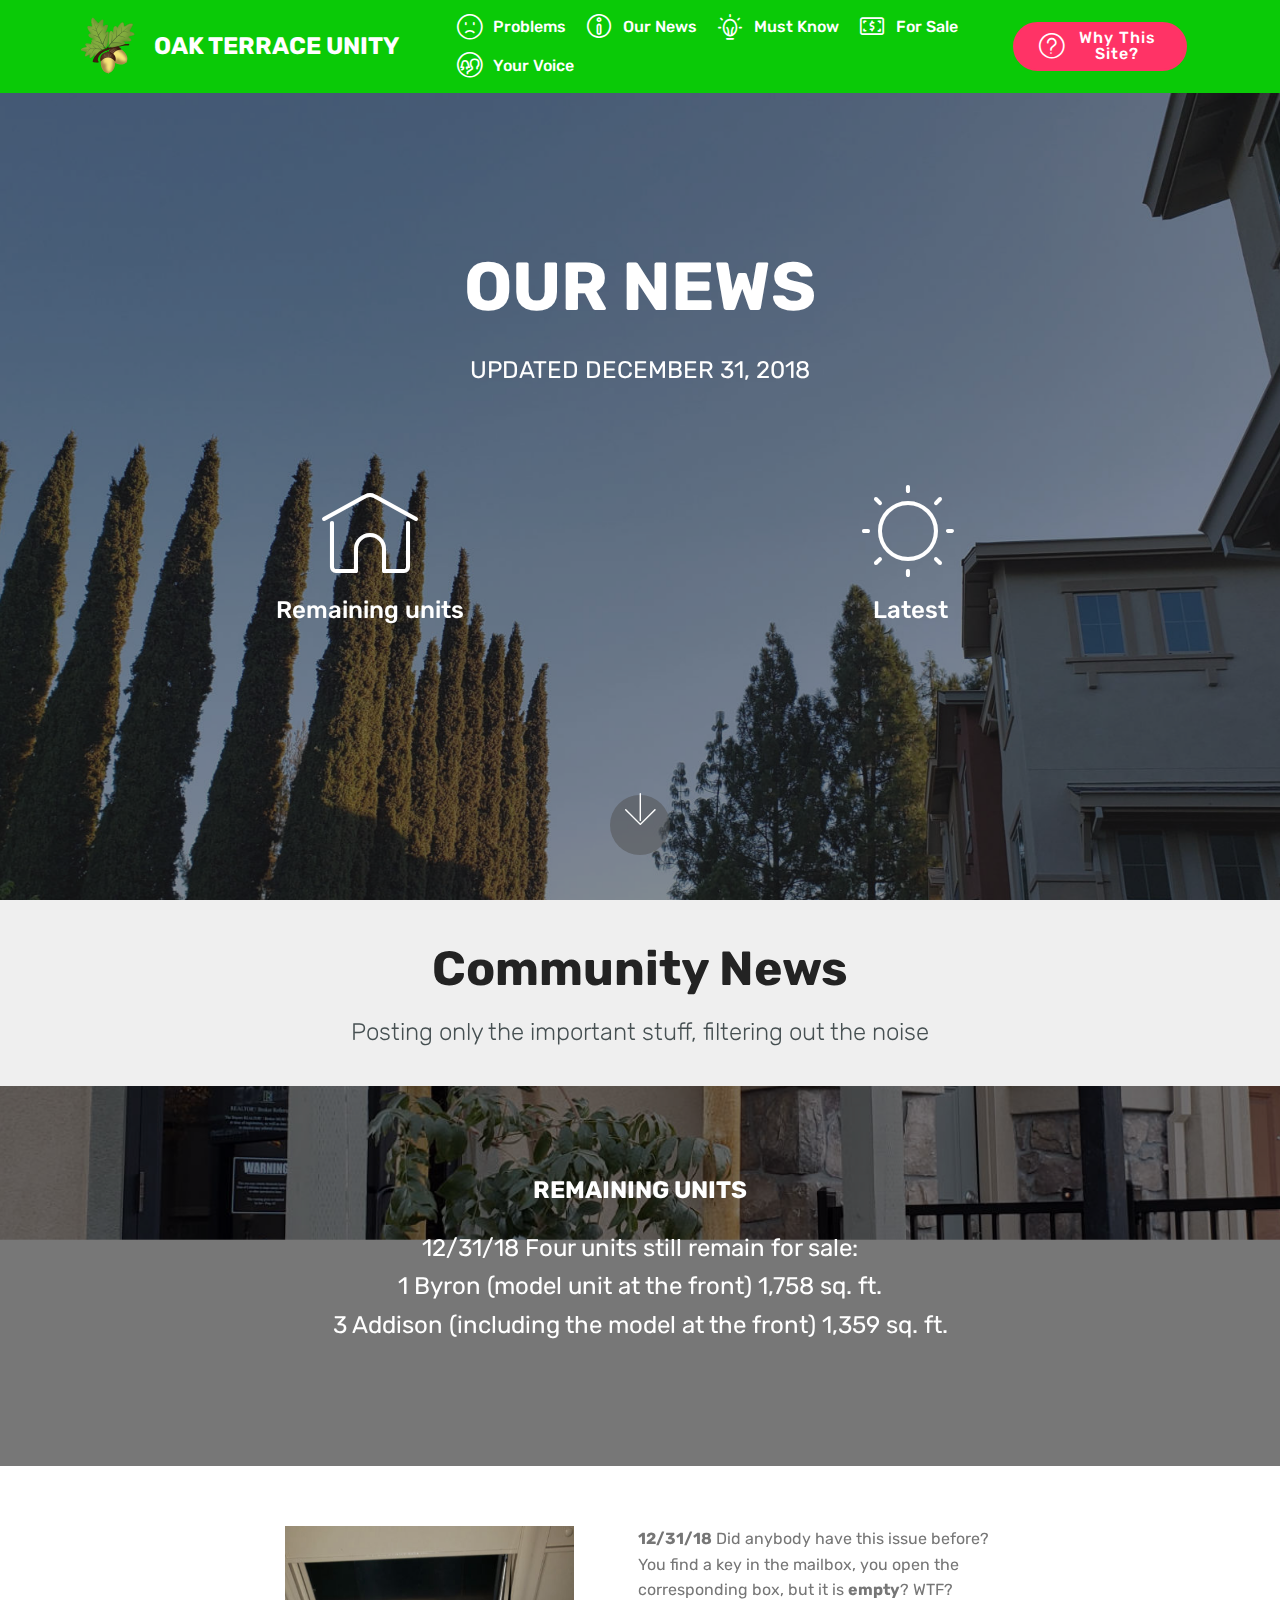
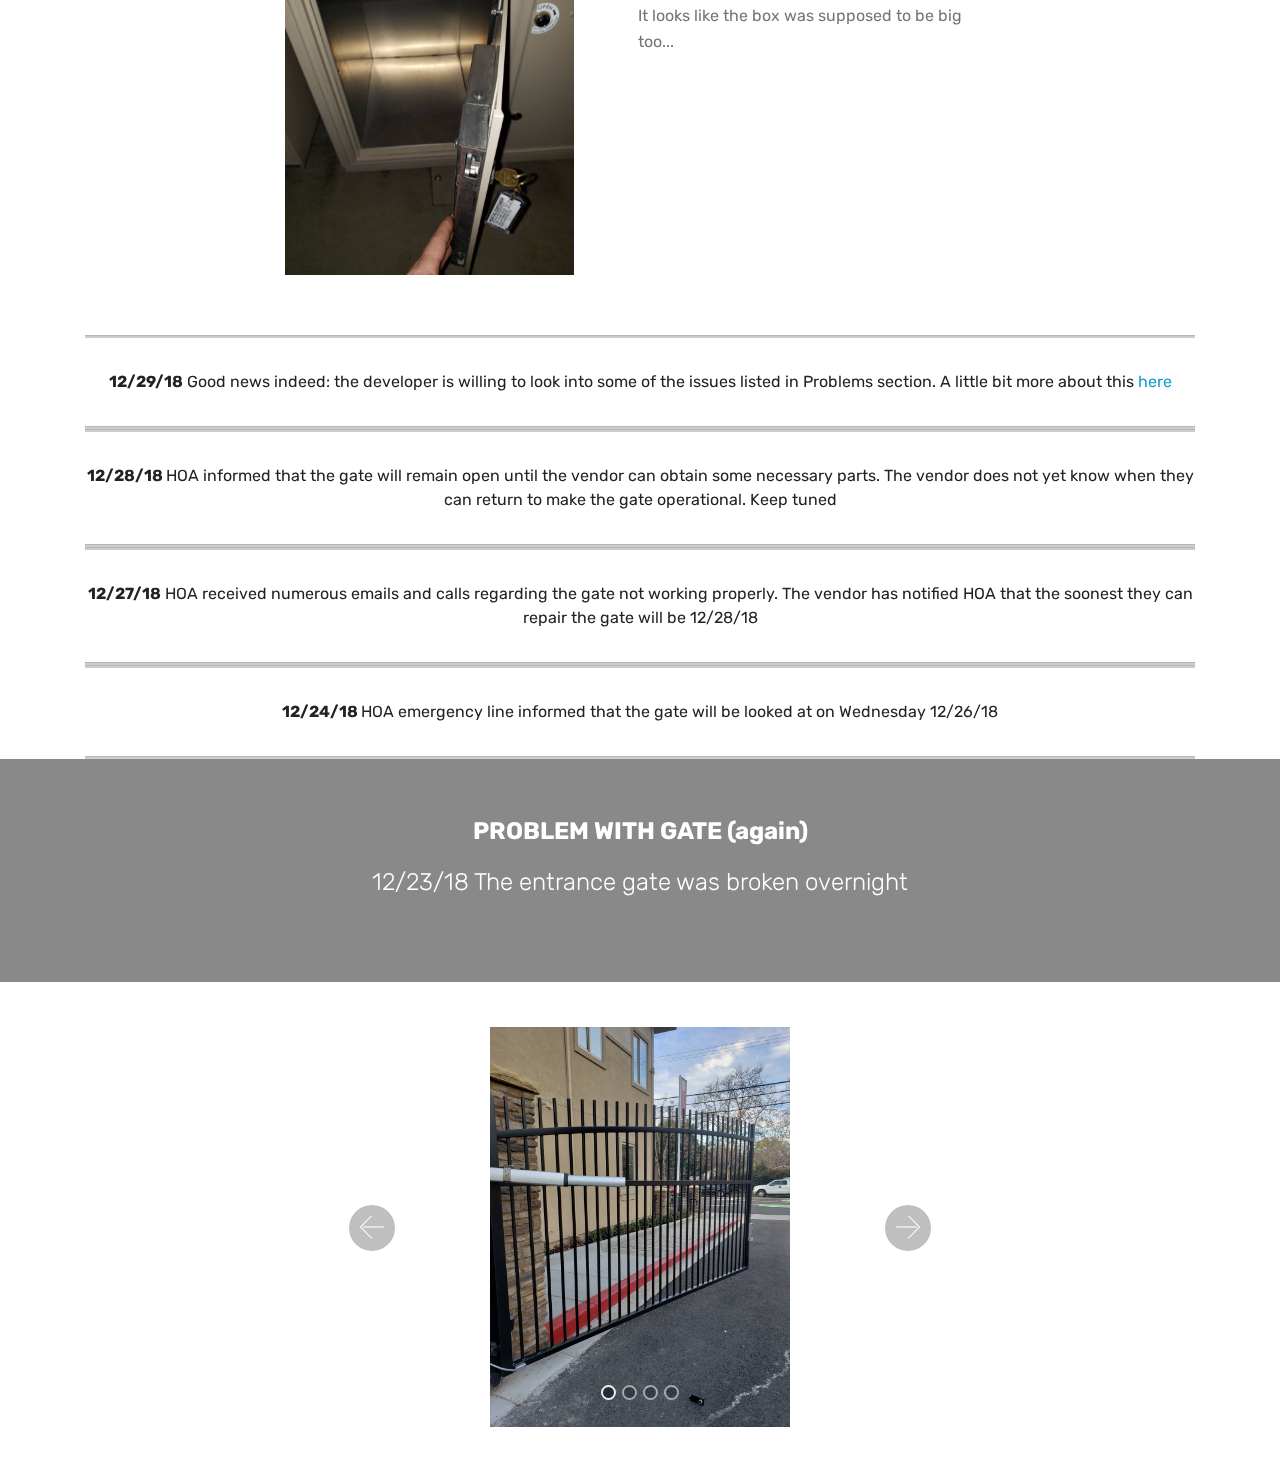
==== commit f7515df2: "news 12/31" ====
--- a/page1.html
+++ b/page1.html
@@ -23,7 +23,7 @@
   
 </head>
 <body>
-  <link rel="stylesheet" href="style.less" class="cid-rd5telbWru" id="menu1-5" data-rv-view="881"><section class="menu cid-rd5telbWru" once="menu" id="menu1-5">
+  <link rel="stylesheet" href="style.less" class="cid-rd5telbWru" id="menu1-5" data-rv-view="260"><section class="menu cid-rd5telbWru" once="menu" id="menu1-5">
 
     
 
@@ -63,7 +63,7 @@
     </nav>
 </section>
 
-<section class="engine"><a href="https://mobirise.info/u">bootstrap website templates</a></section><section class="header12 cid-rd5ZAQiFkM mbr-fullscreen mbr-parallax-background" id="header12-7">
+<section class="engine"><a href="https://mobirise.info/m">website design templates</a></section><section class="header12 cid-rd5ZAQiFkM mbr-fullscreen mbr-parallax-background" id="header12-7">
 
     
 
@@ -91,7 +91,7 @@
 
                         <div class="card col-12 col-md-6">
                             <div class="icon-block">
-                                <a href="page1.html#content4-17">
+                                <a href="page1.html#content6-1p">
                                     <span class="mbr-iconfont mbri-sun"></span>
                                 </a>
                             </div>
@@ -150,6 +150,29 @@
         </div>
     </div>
 
+</section>
+
+<section class="mbr-section content6 cid-rdShe1rm3g" id="content6-1p">
+    
+     
+    
+    <div class="container">
+        <div class="media-container-row">
+            <div class="col-12 col-md-8">
+                <div class="media-container-row">
+                    <div class="mbr-figure" style="width: 90%;">
+                      <img src="assets/images/20181231-202645-436x581.jpg" alt="Mobirise" title="">  
+                    </div>
+                    <div class="media-content">
+                        <div class="mbr-section-text">
+                            <p class="mbr-text mb-0 mbr-fonts-style display-7">
+                               <strong>12/31/18</strong>&nbsp;Did anybody have this issue before? You find a key in the mailbox, you open the corresponding box, but it is <strong>empty</strong>? WTF?<br>It looks like the box was supposed to be big too...</p>
+                        </div>
+                    </div>
+                </div>
+            </div>
+        </div>
+    </div>
 </section>
 
 <section class="mbr-section article content9 cid-rdGopwrCRf" id="content9-16">
--- a/assets/mobirise/css/mbr-additional.css
+++ b/assets/mobirise/css/mbr-additional.css
@@ -2270,6 +2270,24 @@
   padding-bottom: 90px;
   background-image: url("../../../assets/images/20181108-73536-2000x1500.jpg");
 }
+.cid-rdShe1rm3g {
+  padding-top: 60px;
+  padding-bottom: 60px;
+  background-color: #ffffff;
+}
+@media (min-width: 992px) {
+  .cid-rdShe1rm3g .mbr-figure {
+    padding-right: 4rem;
+  }
+}
+@media (max-width: 992px) {
+  .cid-rdShe1rm3g .mbr-figure {
+    padding-bottom: 1rem;
+  }
+}
+.cid-rdShe1rm3g .mbr-text {
+  color: #767676;
+}
 .cid-rdGopwrCRf {
   padding-top: 0px;
   padding-bottom: 0px;
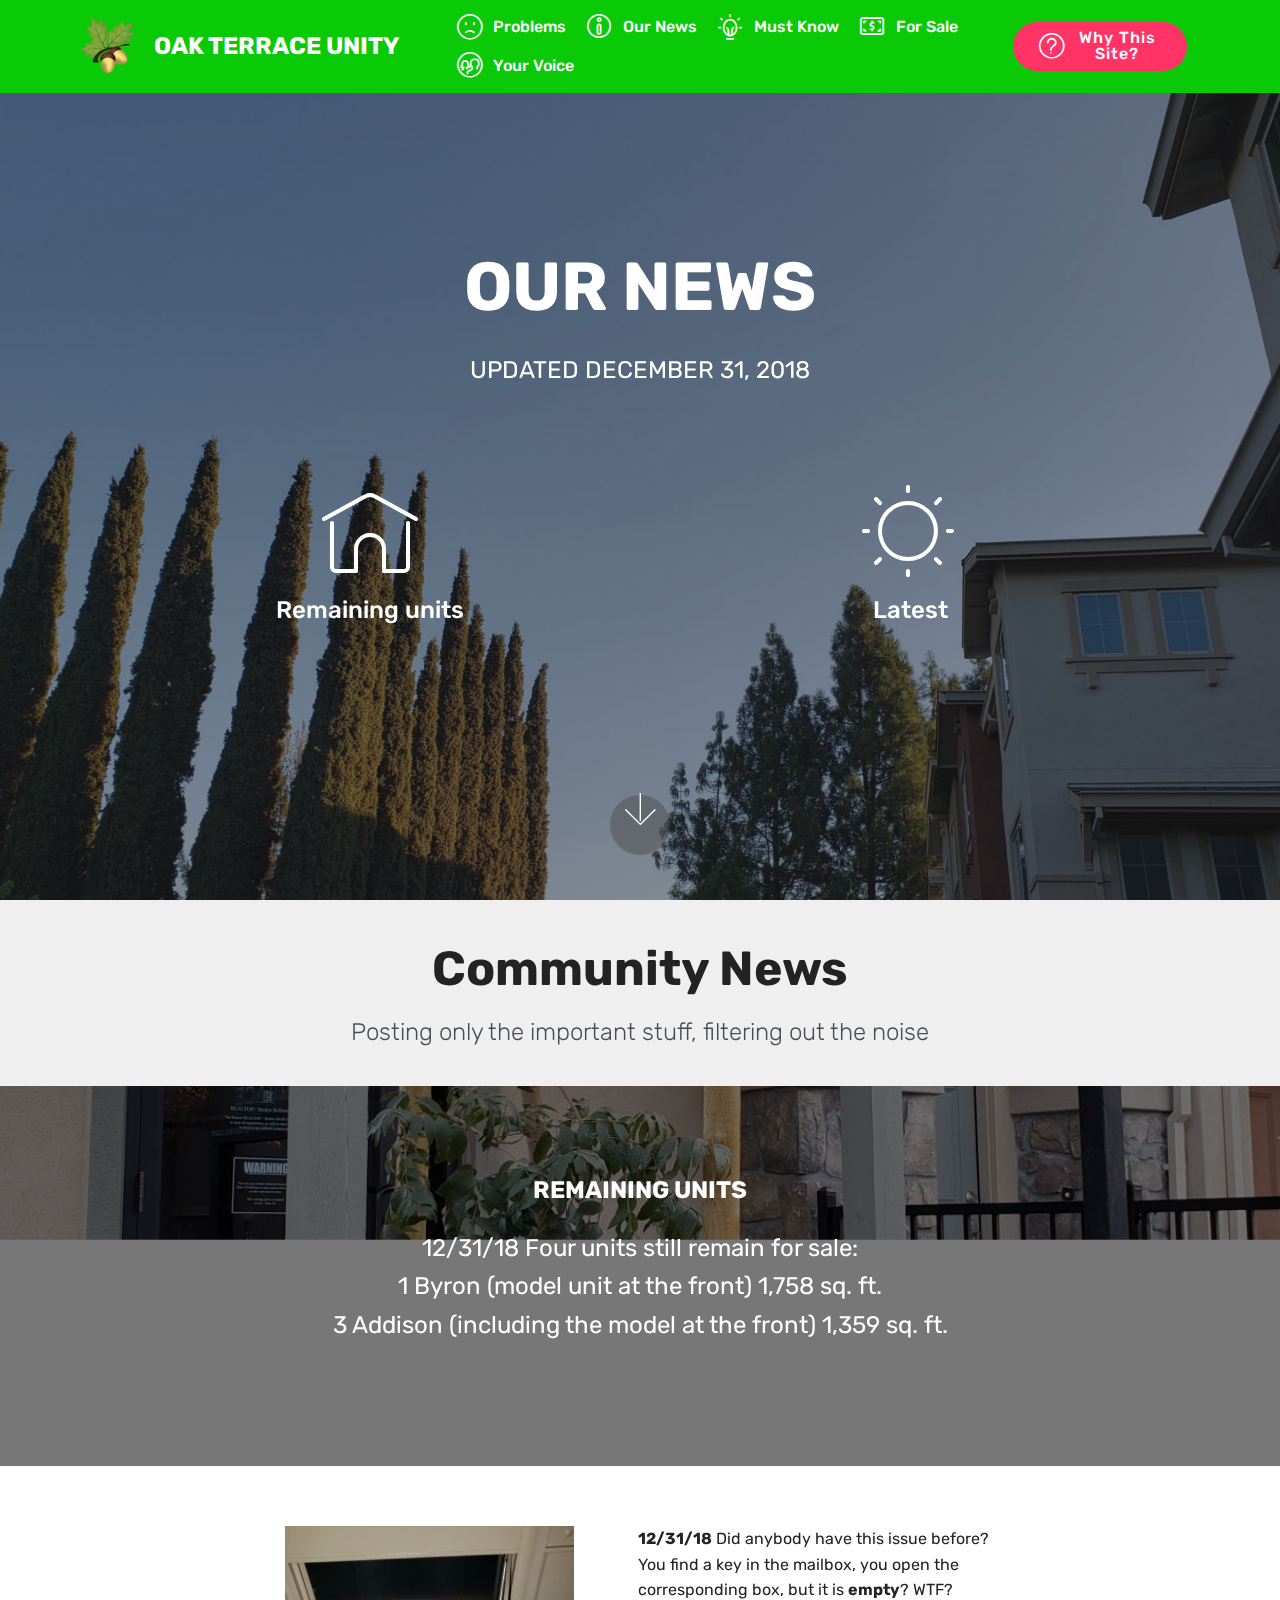
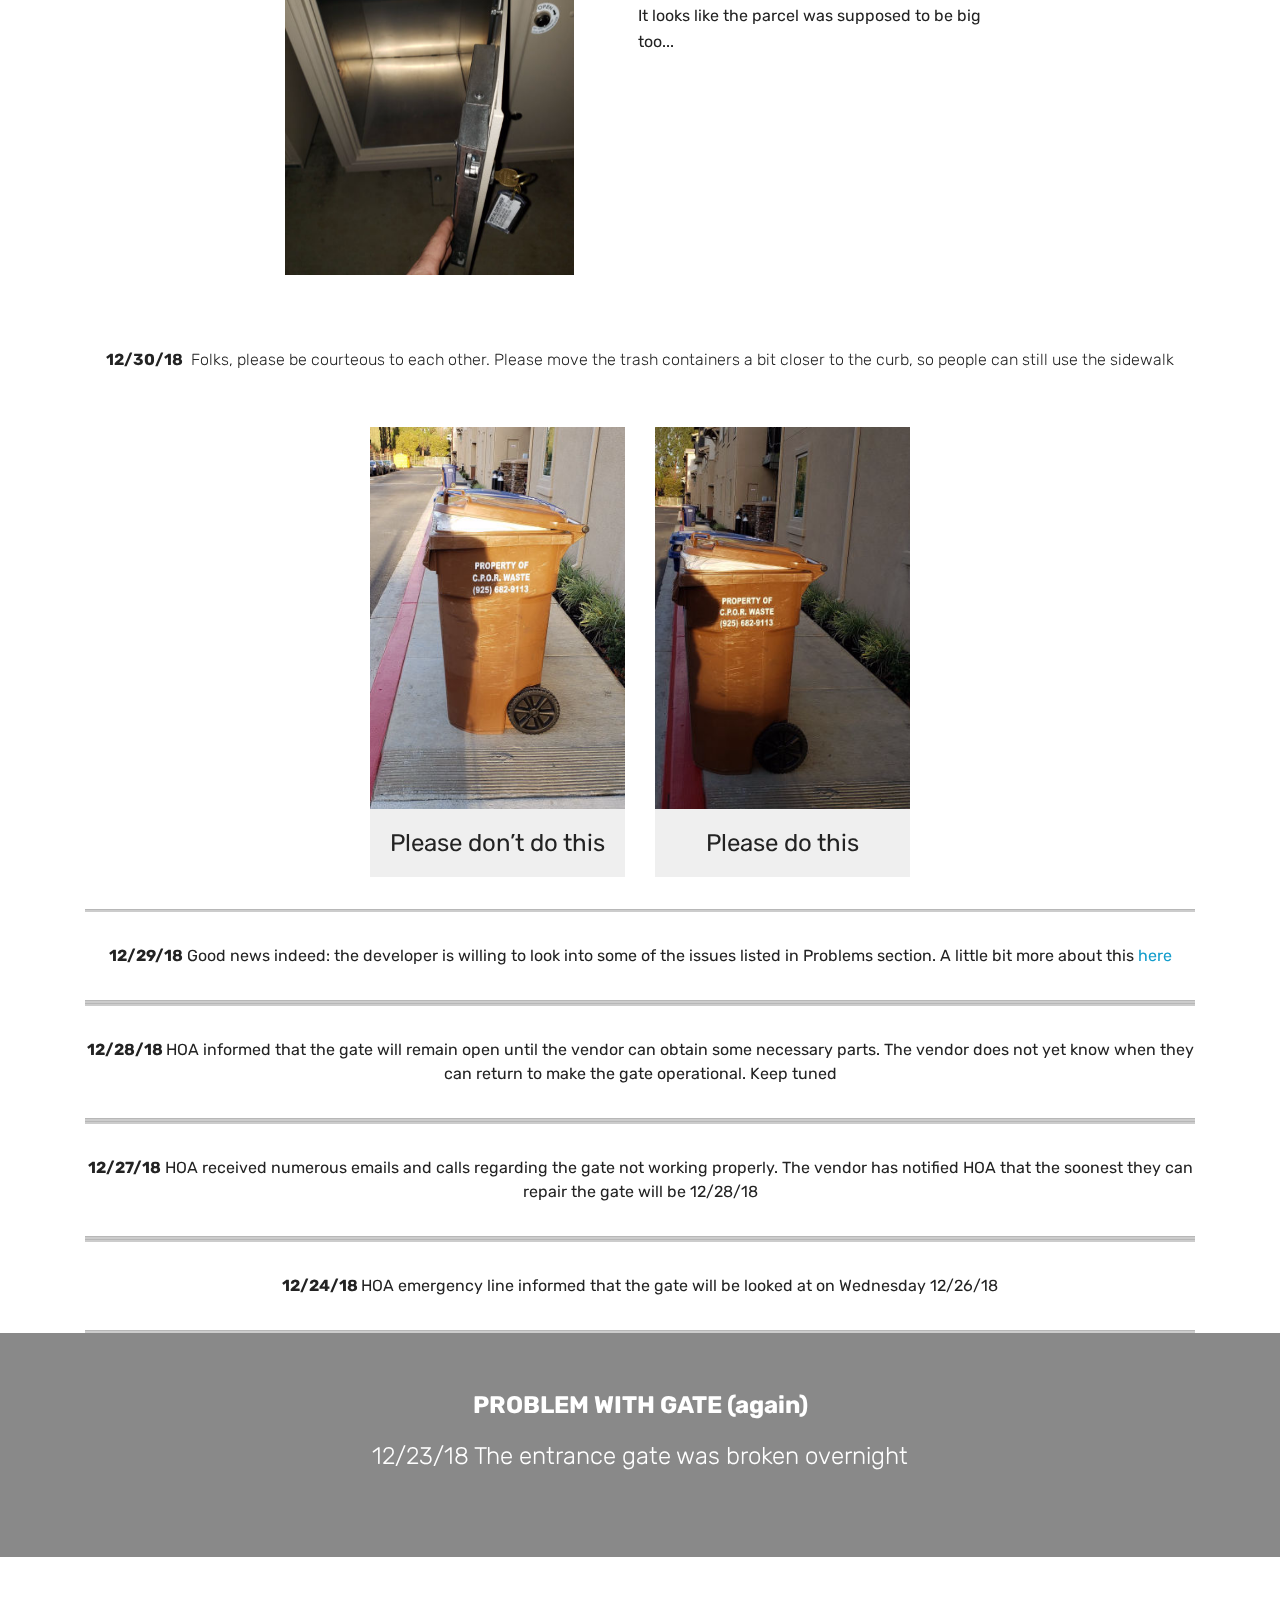
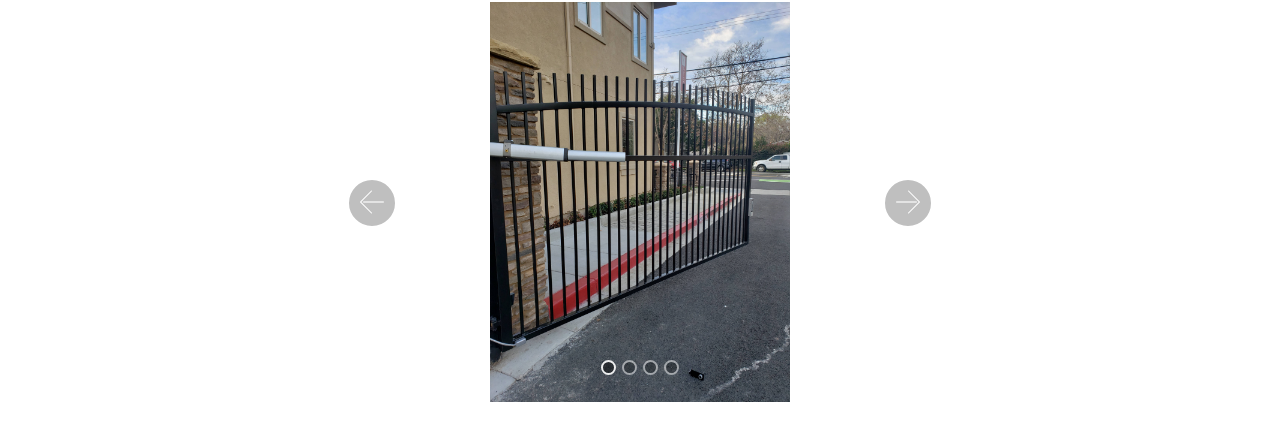
==== commit 78802586: "Garbage containers news" ====
--- a/page1.html
+++ b/page1.html
@@ -16,6 +16,7 @@
   <link rel="stylesheet" href="assets/bootstrap/css/bootstrap-grid.min.css">
   <link rel="stylesheet" href="assets/bootstrap/css/bootstrap-reboot.min.css">
   <link rel="stylesheet" href="assets/dropdown/css/style.css">
+  <link rel="stylesheet" href="assets/socicon/css/styles.css">
   <link rel="stylesheet" href="assets/theme/css/style.css">
   <link rel="stylesheet" href="assets/mobirise/css/mbr-additional.css" type="text/css">
   
@@ -23,7 +24,7 @@
   
 </head>
 <body>
-  <link rel="stylesheet" href="style.less" class="cid-rd5telbWru" id="menu1-5" data-rv-view="260"><section class="menu cid-rd5telbWru" once="menu" id="menu1-5">
+  <link rel="stylesheet" href="style.less" class="cid-rd5telbWru" id="menu1-5" data-rv-view="472"><section class="menu cid-rd5telbWru" once="menu" id="menu1-5">
 
     
 
@@ -63,7 +64,7 @@
     </nav>
 </section>
 
-<section class="engine"><a href="https://mobirise.info/m">website design templates</a></section><section class="header12 cid-rd5ZAQiFkM mbr-fullscreen mbr-parallax-background" id="header12-7">
+<section class="engine"><a href="https://mobirise.info/i">free website creation software</a></section><section class="header12 cid-rd5ZAQiFkM mbr-fullscreen mbr-parallax-background" id="header12-7">
 
     
 
@@ -166,12 +167,51 @@
                     <div class="media-content">
                         <div class="mbr-section-text">
                             <p class="mbr-text mb-0 mbr-fonts-style display-7">
-                               <strong>12/31/18</strong>&nbsp;Did anybody have this issue before? You find a key in the mailbox, you open the corresponding box, but it is <strong>empty</strong>? WTF?<br>It looks like the box was supposed to be big too...</p>
+                               <strong>12/31/18</strong>&nbsp;Did anybody have this issue before? You find a key in the mailbox, you open the corresponding box, but it is <strong>empty</strong>? WTF?<br>It looks like the parcel was supposed to be big too...</p>
                         </div>
                     </div>
                 </div>
             </div>
         </div>
+    </div>
+</section>
+
+<section class="features16 cid-rdSsBNIEth" id="features16-1q">
+    
+    
+    
+    <div class="container align-center">
+        
+        <h3 class="pb-5 mbr-section-subtitle mbr-fonts-style mbr-light display-7"><strong>12/30/18</strong> &nbsp;Folks, please be courteous to each other. Please move the trash containers a bit closer to the curb, so people can still use the sidewalk</h3>
+        <div class="row media-row">
+            
+        <div class="team-item col-lg-3 col-md-6">
+                <div class="item-image">
+                    <img src="assets/images/20181230-161335-510x680.jpg" alt="" title="">
+                </div>
+                <div class="item-caption py-3">
+                    <div class="item-name px-2">
+                        <p class="mbr-fonts-style display-5">
+                           Please don’t do this
+                        </p>
+                    </div>
+                    
+                    
+                </div>
+            </div><div class="team-item col-lg-3 col-md-6">
+                <div class="item-image">
+                    <img src="assets/images/20181230-161410-510x680.jpg" alt="" title="">
+                </div>
+                <div class="item-caption py-3">
+                    <div class="item-name px-2">
+                        <p class="mbr-fonts-style display-5">
+                           Please do this
+                        </p>
+                    </div>
+                    
+                    
+                </div>
+            </div></div>    
     </div>
 </section>
 
@@ -260,16 +300,16 @@
 
 
   <script src="assets/web/assets/jquery/jquery.min.js"></script>
+  <script src="assets/popper/popper.min.js"></script>
   <script src="assets/tether/tether.min.js"></script>
-  <script src="assets/popper/popper.min.js"></script>
   <script src="assets/bootstrap/js/bootstrap.min.js"></script>
   <script src="assets/dropdown/js/script.min.js"></script>
   <script src="assets/touchswipe/jquery.touch-swipe.min.js"></script>
+  <script src="assets/parallax/jarallax.min.js"></script>
+  <script src="assets/ytplayer/jquery.mb.ytplayer.min.js"></script>
+  <script src="assets/smoothscroll/smooth-scroll.js"></script>
+  <script src="assets/bootstrapcarouselswipe/bootstrap-carousel-swipe.js"></script>
   <script src="assets/vimeoplayer/jquery.mb.vimeo_player.js"></script>
-  <script src="assets/smoothscroll/smooth-scroll.js"></script>
-  <script src="assets/ytplayer/jquery.mb.ytplayer.min.js"></script>
-  <script src="assets/bootstrapcarouselswipe/bootstrap-carousel-swipe.js"></script>
-  <script src="assets/parallax/jarallax.min.js"></script>
   <script src="assets/theme/js/script.js"></script>
   <script src="assets/slidervideo/script.js"></script>
   
--- a/assets/socicon/css/styles.css
+++ b/assets/socicon/css/styles.css
@@ -0,0 +1,544 @@
+@charset "UTF-8";
+
+@font-face {
+  font-family: "socicon";
+  src:url("../fonts/socicon.eot");
+  src:url("../fonts/socicon.eot?#iefix") format("embedded-opentype"),
+    url("../fonts/socicon.woff") format("woff"),
+    url("../fonts/socicon.ttf") format("truetype"),
+    url("../fonts/socicon.svg#socicon") format("svg");
+  font-weight: normal;
+  font-style: normal;
+
+}
+
+[data-icon]:before {
+  font-family: "socicon" !important;
+  content: attr(data-icon);
+  font-style: normal !important;
+  font-weight: normal !important;
+  font-variant: normal !important;
+  text-transform: none !important;
+  speak: none;
+  line-height: 1;
+  -webkit-font-smoothing: antialiased;
+  -moz-osx-font-smoothing: grayscale;
+}
+
+[class^="socicon-"]:before,
+[class*=" socicon-"]:before {
+  font-family: "socicon" !important;
+  font-style: normal !important;
+  font-weight: normal !important;
+  font-variant: normal !important;
+  text-transform: none !important;
+  speak: none;
+  line-height: 1;
+  -webkit-font-smoothing: antialiased;
+  -moz-osx-font-smoothing: grayscale;
+}
+
+.socicon-modelmayhem:before {
+  content: "\e000";
+}
+.socicon-mixcloud:before {
+  content: "\e001";
+}
+.socicon-drupal:before {
+  content: "\e002";
+}
+.socicon-swarm:before {
+  content: "\e003";
+}
+.socicon-istock:before {
+  content: "\e004";
+}
+.socicon-yammer:before {
+  content: "\e005";
+}
+.socicon-ello:before {
+  content: "\e006";
+}
+.socicon-stackoverflow:before {
+  content: "\e007";
+}
+.socicon-persona:before {
+  content: "\e008";
+}
+.socicon-triplej:before {
+  content: "\e009";
+}
+.socicon-houzz:before {
+  content: "\e00a";
+}
+.socicon-rss:before {
+  content: "\e00b";
+}
+.socicon-paypal:before {
+  content: "\e00c";
+}
+.socicon-odnoklassniki:before {
+  content: "\e00d";
+}
+.socicon-airbnb:before {
+  content: "\e00e";
+}
+.socicon-periscope:before {
+  content: "\e00f";
+}
+.socicon-outlook:before {
+  content: "\e010";
+}
+.socicon-coderwall:before {
+  content: "\e011";
+}
+.socicon-tripadvisor:before {
+  content: "\e012";
+}
+.socicon-appnet:before {
+  content: "\e013";
+}
+.socicon-goodreads:before {
+  content: "\e014";
+}
+.socicon-tripit:before {
+  content: "\e015";
+}
+.socicon-lanyrd:before {
+  content: "\e016";
+}
+.socicon-slideshare:before {
+  content: "\e017";
+}
+.socicon-buffer:before {
+  content: "\e018";
+}
+.socicon-disqus:before {
+  content: "\e019";
+}
+.socicon-vkontakte:before {
+  content: "\e01a";
+}
+.socicon-whatsapp:before {
+  content: "\e01b";
+}
+.socicon-patreon:before {
+  content: "\e01c";
+}
+.socicon-storehouse:before {
+  content: "\e01d";
+}
+.socicon-pocket:before {
+  content: "\e01e";
+}
+.socicon-mail:before {
+  content: "\e01f";
+}
+.socicon-blogger:before {
+  content: "\e020";
+}
+.socicon-technorati:before {
+  content: "\e021";
+}
+.socicon-reddit:before {
+  content: "\e022";
+}
+.socicon-dribbble:before {
+  content: "\e023";
+}
+.socicon-stumbleupon:before {
+  content: "\e024";
+}
+.socicon-digg:before {
+  content: "\e025";
+}
+.socicon-envato:before {
+  content: "\e026";
+}
+.socicon-behance:before {
+  content: "\e027";
+}
+.socicon-delicious:before {
+  content: "\e028";
+}
+.socicon-deviantart:before {
+  content: "\e029";
+}
+.socicon-forrst:before {
+  content: "\e02a";
+}
+.socicon-play:before {
+  content: "\e02b";
+}
+.socicon-zerply:before {
+  content: "\e02c";
+}
+.socicon-wikipedia:before {
+  content: "\e02d";
+}
+.socicon-apple:before {
+  content: "\e02e";
+}
+.socicon-flattr:before {
+  content: "\e02f";
+}
+.socicon-github:before {
+  content: "\e030";
+}
+.socicon-renren:before {
+  content: "\e031";
+}
+.socicon-friendfeed:before {
+  content: "\e032";
+}
+.socicon-newsvine:before {
+  content: "\e033";
+}
+.socicon-identica:before {
+  content: "\e034";
+}
+.socicon-bebo:before {
+  content: "\e035";
+}
+.socicon-zynga:before {
+  content: "\e036";
+}
+.socicon-steam:before {
+  content: "\e037";
+}
+.socicon-xbox:before {
+  content: "\e038";
+}
+.socicon-windows:before {
+  content: "\e039";
+}
+.socicon-qq:before {
+  content: "\e03a";
+}
+.socicon-douban:before {
+  content: "\e03b";
+}
+.socicon-meetup:before {
+  content: "\e03c";
+}
+.socicon-playstation:before {
+  content: "\e03d";
+}
+.socicon-android:before {
+  content: "\e03e";
+}
+.socicon-snapchat:before {
+  content: "\e03f";
+}
+.socicon-twitter:before {
+  content: "\e040";
+}
+.socicon-facebook:before {
+  content: "\e041";
+}
+.socicon-googleplus:before {
+  content: "\e042";
+}
+.socicon-pinterest:before {
+  content: "\e043";
+}
+.socicon-foursquare:before {
+  content: "\e044";
+}
+.socicon-yahoo:before {
+  content: "\e045";
+}
+.socicon-skype:before {
+  content: "\e046";
+}
+.socicon-yelp:before {
+  content: "\e047";
+}
+.socicon-feedburner:before {
+  content: "\e048";
+}
+.socicon-linkedin:before {
+  content: "\e049";
+}
+.socicon-viadeo:before {
+  content: "\e04a";
+}
+.socicon-xing:before {
+  content: "\e04b";
+}
+.socicon-myspace:before {
+  content: "\e04c";
+}
+.socicon-soundcloud:before {
+  content: "\e04d";
+}
+.socicon-spotify:before {
+  content: "\e04e";
+}
+.socicon-grooveshark:before {
+  content: "\e04f";
+}
+.socicon-lastfm:before {
+  content: "\e050";
+}
+.socicon-youtube:before {
+  content: "\e051";
+}
+.socicon-vimeo:before {
+  content: "\e052";
+}
+.socicon-dailymotion:before {
+  content: "\e053";
+}
+.socicon-vine:before {
+  content: "\e054";
+}
+.socicon-flickr:before {
+  content: "\e055";
+}
+.socicon-500px:before {
+  content: "\e056";
+}
+.socicon-wordpress:before {
+  content: "\e058";
+}
+.socicon-tumblr:before {
+  content: "\e059";
+}
+.socicon-twitch:before {
+  content: "\e05a";
+}
+.socicon-8tracks:before {
+  content: "\e05b";
+}
+.socicon-amazon:before {
+  content: "\e05c";
+}
+.socicon-icq:before {
+  content: "\e05d";
+}
+.socicon-smugmug:before {
+  content: "\e05e";
+}
+.socicon-ravelry:before {
+  content: "\e05f";
+}
+.socicon-weibo:before {
+  content: "\e060";
+}
+.socicon-baidu:before {
+  content: "\e061";
+}
+.socicon-angellist:before {
+  content: "\e062";
+}
+.socicon-ebay:before {
+  content: "\e063";
+}
+.socicon-imdb:before {
+  content: "\e064";
+}
+.socicon-stayfriends:before {
+  content: "\e065";
+}
+.socicon-residentadvisor:before {
+  content: "\e066";
+}
+.socicon-google:before {
+  content: "\e067";
+}
+.socicon-yandex:before {
+  content: "\e068";
+}
+.socicon-sharethis:before {
+  content: "\e069";
+}
+.socicon-bandcamp:before {
+  content: "\e06a";
+}
+.socicon-itunes:before {
+  content: "\e06b";
+}
+.socicon-deezer:before {
+  content: "\e06c";
+}
+.socicon-telegram:before {
+  content: "\e06e";
+}
+.socicon-openid:before {
+  content: "\e06f";
+}
+.socicon-amplement:before {
+  content: "\e070";
+}
+.socicon-viber:before {
+  content: "\e071";
+}
+.socicon-zomato:before {
+  content: "\e072";
+}
+.socicon-draugiem:before {
+  content: "\e074";
+}
+.socicon-endomodo:before {
+  content: "\e075";
+}
+.socicon-filmweb:before {
+  content: "\e076";
+}
+.socicon-stackexchange:before {
+  content: "\e077";
+}
+.socicon-wykop:before {
+  content: "\e078";
+}
+.socicon-teamspeak:before {
+  content: "\e079";
+}
+.socicon-teamviewer:before {
+  content: "\e07a";
+}
+.socicon-ventrilo:before {
+  content: "\e07b";
+}
+.socicon-younow:before {
+  content: "\e07c";
+}
+.socicon-raidcall:before {
+  content: "\e07d";
+}
+.socicon-mumble:before {
+  content: "\e07e";
+}
+.socicon-medium:before {
+  content: "\e06d";
+}
+.socicon-bebee:before {
+  content: "\e07f";
+}
+.socicon-hitbox:before {
+  content: "\e080";
+}
+.socicon-reverbnation:before {
+  content: "\e081";
+}
+.socicon-formulr:before {
+  content: "\e082";
+}
+.socicon-instagram:before {
+  content: "\e057";
+}
+.socicon-battlenet:before {
+  content: "\e083";
+}
+.socicon-chrome:before {
+  content: "\e084";
+}
+.socicon-discord:before {
+  content: "\e086";
+}
+.socicon-issuu:before {
+  content: "\e087";
+}
+.socicon-macos:before {
+  content: "\e088";
+}
+.socicon-firefox:before {
+  content: "\e089";
+}
+.socicon-opera:before {
+  content: "\e08d";
+}
+.socicon-keybase:before {
+  content: "\e090";
+}
+.socicon-alliance:before {
+  content: "\e091";
+}
+.socicon-livejournal:before {
+  content: "\e092";
+}
+.socicon-googlephotos:before {
+  content: "\e093";
+}
+.socicon-horde:before {
+  content: "\e094";
+}
+.socicon-etsy:before {
+  content: "\e095";
+}
+.socicon-zapier:before {
+  content: "\e096";
+}
+.socicon-google-scholar:before {
+  content: "\e097";
+}
+.socicon-researchgate:before {
+  content: "\e098";
+}
+.socicon-wechat:before {
+  content: "\e099";
+}
+.socicon-strava:before {
+  content: "\e09a";
+}
+.socicon-line:before {
+  content: "\e09b";
+}
+.socicon-lyft:before {
+  content: "\e09c";
+}
+.socicon-uber:before {
+  content: "\e09d";
+}
+.socicon-songkick:before {
+  content: "\e09e";
+}
+.socicon-viewbug:before {
+  content: "\e09f";
+}
+.socicon-googlegroups:before {
+  content: "\e0a0";
+}
+.socicon-quora:before {
+  content: "\e073";
+}
+.socicon-diablo:before {
+  content: "\e085";
+}
+.socicon-blizzard:before {
+  content: "\e0a1";
+}
+.socicon-hearthstone:before {
+  content: "\e08b";
+}
+.socicon-heroes:before {
+  content: "\e08a";
+}
+.socicon-overwatch:before {
+  content: "\e08c";
+}
+.socicon-warcraft:before {
+  content: "\e08e";
+}
+.socicon-starcraft:before {
+  content: "\e08f";
+}
+.socicon-beam:before {
+  content: "\e0a2";
+}
+.socicon-curse:before {
+  content: "\e0a3";
+}
+.socicon-player:before {
+  content: "\e0a4";
+}
+.socicon-streamjar:before {
+  content: "\e0a5";
+}
+.socicon-nintendo:before {
+  content: "\e0a6";
+}
+.socicon-hellocoton:before {
+  content: "\e0a7";
+}
--- a/assets/mobirise/css/mbr-additional.css
+++ b/assets/mobirise/css/mbr-additional.css
@@ -2286,7 +2286,48 @@
   }
 }
 .cid-rdShe1rm3g .mbr-text {
-  color: #767676;
+  color: #232323;
+}
+.cid-rdSsBNIEth {
+  padding-top: 15px;
+  padding-bottom: 0px;
+  background-color: #ffffff;
+}
+.cid-rdSsBNIEth .mbr-section-subtitle {
+  color: #232323;
+  text-align: center;
+}
+.cid-rdSsBNIEth .media-row {
+  display: -webkit-flex;
+  justify-content: center;
+  -webkit-justify-content: center;
+}
+.cid-rdSsBNIEth .team-item {
+  transition: all .2s;
+  margin-bottom: 2rem;
+}
+.cid-rdSsBNIEth .team-item .item-image img {
+  width: 100%;
+}
+.cid-rdSsBNIEth .team-item .item-name p {
+  margin-bottom: 0;
+}
+.cid-rdSsBNIEth .team-item .item-role p {
+  margin-bottom: 0;
+}
+.cid-rdSsBNIEth .team-item .item-social {
+  display: -webkit-flex;
+  flex-wrap: wrap;
+  justify-content: center;
+  -webkit-flex-wrap: wrap;
+  -webkit-justify-content: center;
+}
+.cid-rdSsBNIEth .team-item .item-social .socicon {
+  color: #232323;
+  font-size: 17px;
+}
+.cid-rdSsBNIEth .team-item .item-caption {
+  background: #efefef;
 }
 .cid-rdGopwrCRf {
   padding-top: 0px;
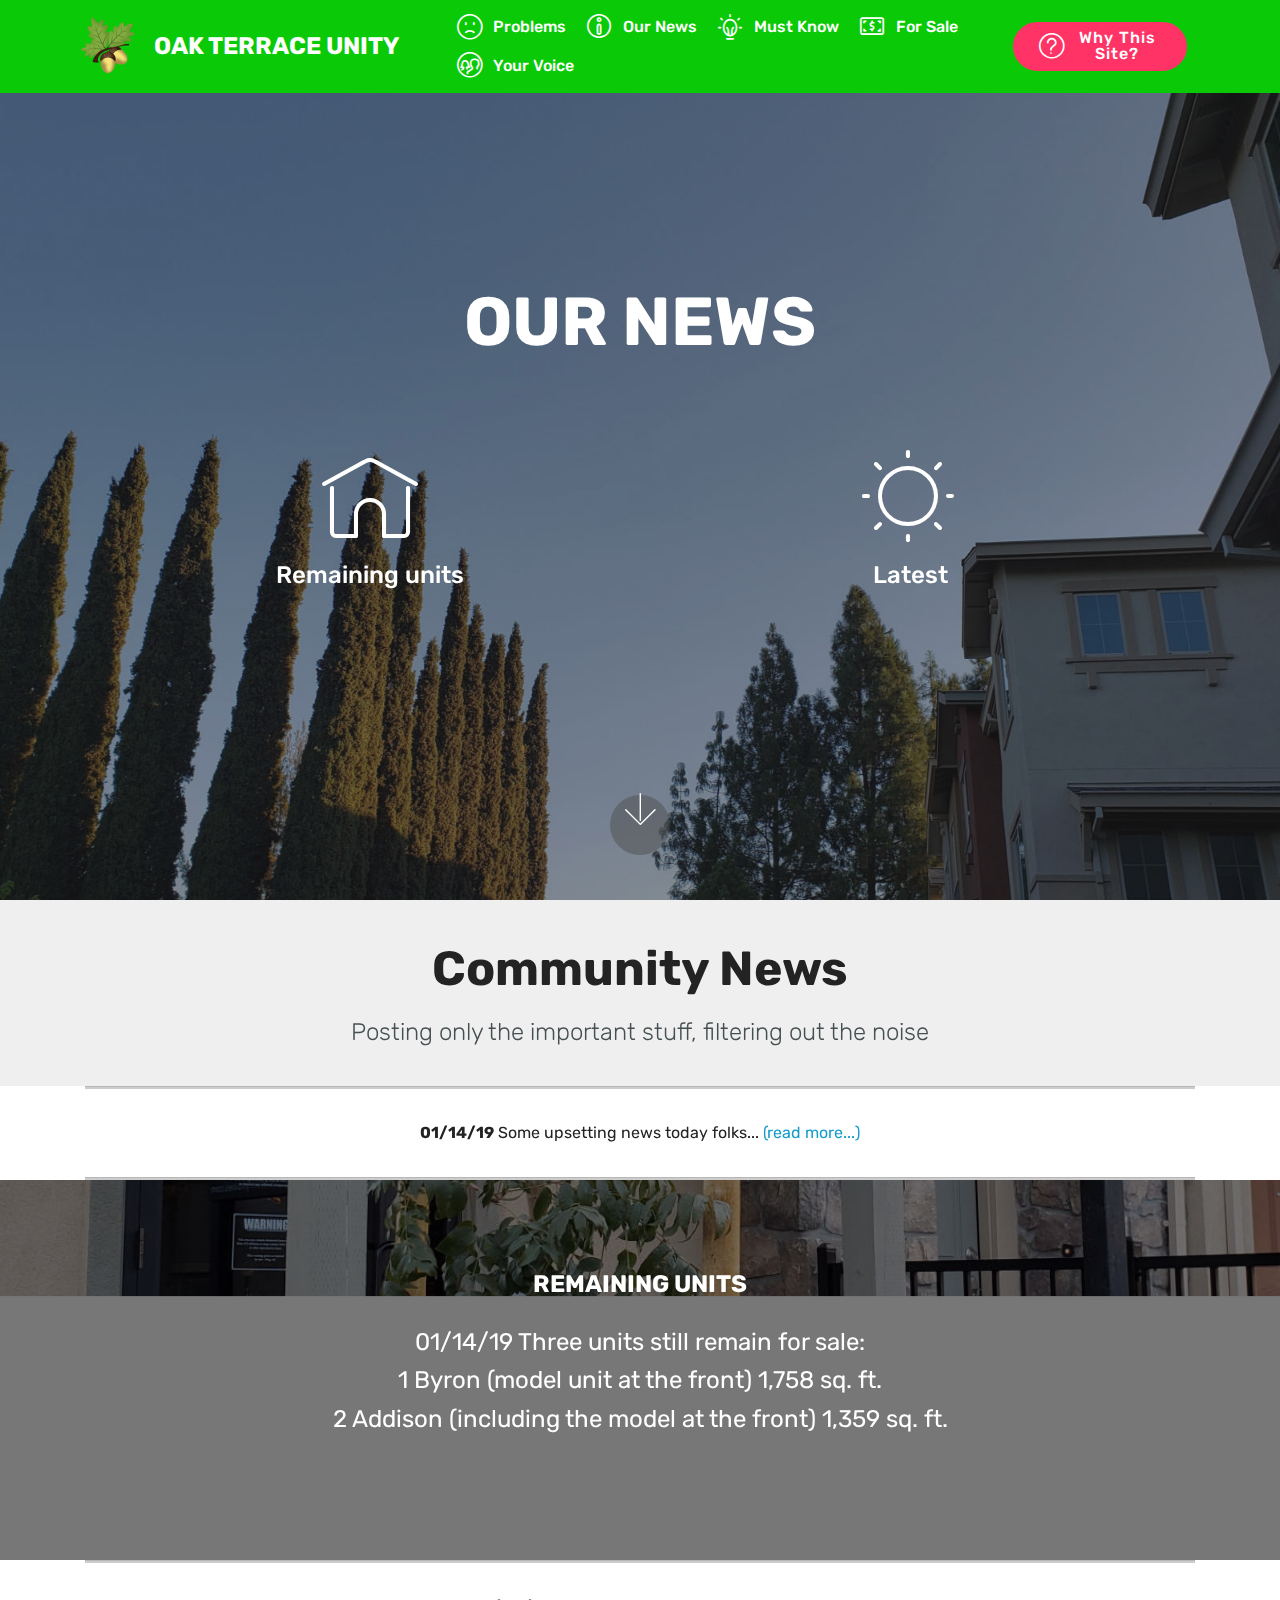
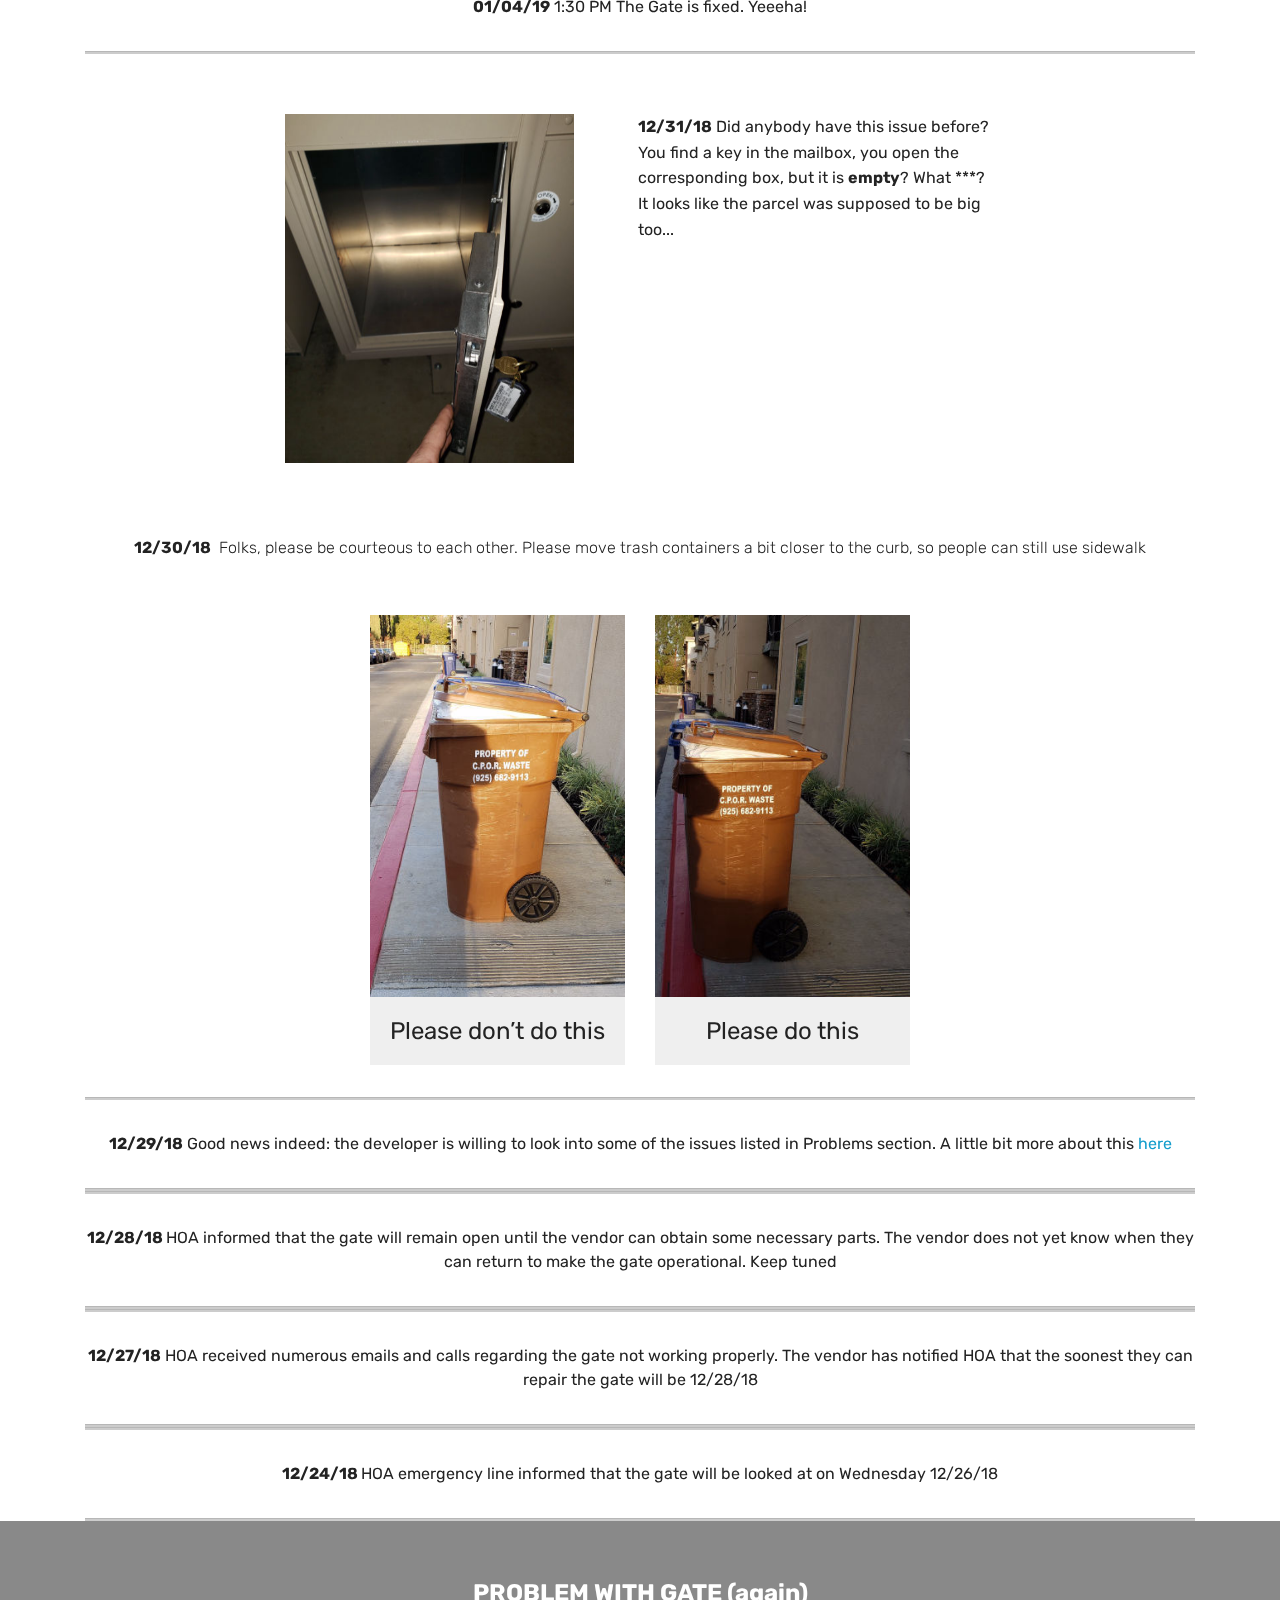
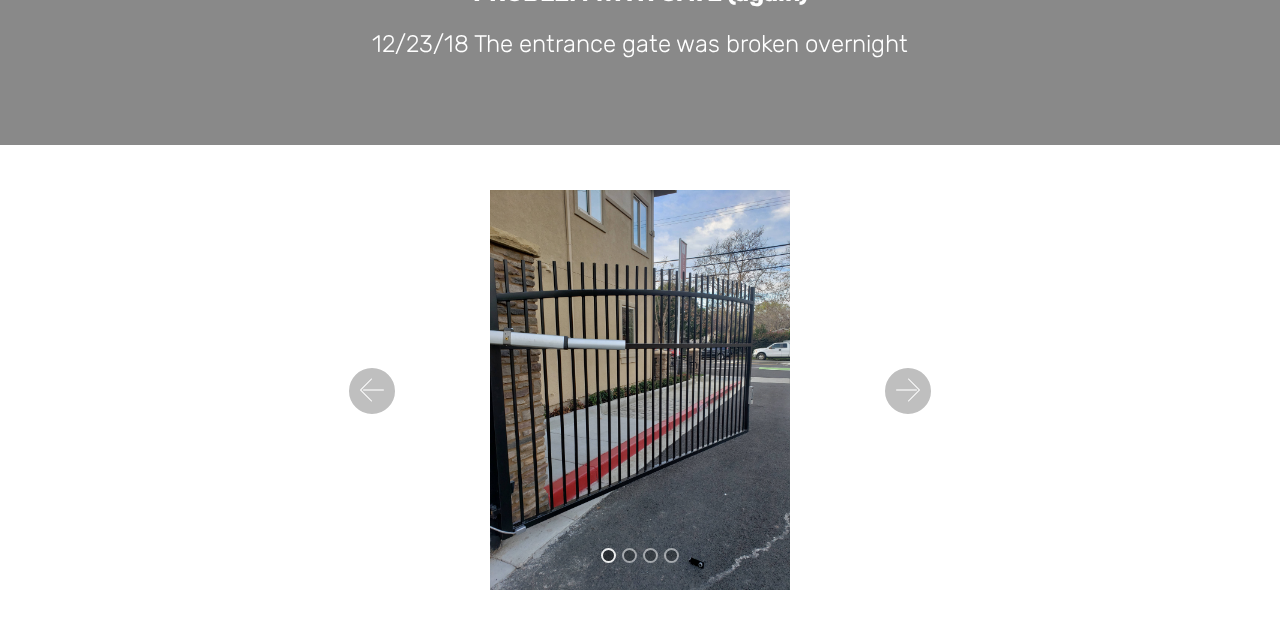
==== commit db88a66b: "Major changes due to rude Dale" ====
--- a/page1.html
+++ b/page1.html
@@ -24,7 +24,7 @@
   
 </head>
 <body>
-  <link rel="stylesheet" href="style.less" class="cid-rd5telbWru" id="menu1-5" data-rv-view="472"><section class="menu cid-rd5telbWru" once="menu" id="menu1-5">
+  <link rel="stylesheet" href="style.less" class="cid-rd5telbWru" id="menu1-5" data-rv-view="181"><section class="menu cid-rd5telbWru" once="menu" id="menu1-5">
 
     
 
@@ -64,7 +64,7 @@
     </nav>
 </section>
 
-<section class="engine"><a href="https://mobirise.info/i">free website creation software</a></section><section class="header12 cid-rd5ZAQiFkM mbr-fullscreen mbr-parallax-background" id="header12-7">
+<section class="engine"><a href="https://mobirise.info/e">how to make a website for free</a></section><section class="header12 cid-rd5ZAQiFkM mbr-fullscreen mbr-parallax-background" id="header12-7">
 
     
 
@@ -76,7 +76,7 @@
                 <div class="col-md-12 align-center">
                     <h1 class="mbr-section-title pb-3 mbr-white mbr-bold mbr-fonts-style display-1">
                         OUR NEWS</h1>
-                    <p class="mbr-text pb-3 mbr-white mbr-fonts-style display-5">UPDATED DECEMBER 31, 2018</p>
+                    
                     
 
                     <div class="icons-media-container mbr-white">
@@ -92,7 +92,7 @@
 
                         <div class="card col-12 col-md-6">
                             <div class="icon-block">
-                                <a href="page1.html#content6-1p">
+                                <a href="page1.html#content4-17">
                                     <span class="mbr-iconfont mbri-sun"></span>
                                 </a>
                             </div>
@@ -131,6 +131,19 @@
     </div>
 </section>
 
+<section class="mbr-section article content9 cid-rfbWXBenBB" id="content9-22">
+    
+     
+
+    <div class="container">
+        <div class="inner-container" style="width: 100%;">
+            <hr class="line" style="width: 100%;">
+            <div class="section-text align-center mbr-fonts-style display-7"><strong>01/14/19</strong> Some upsetting news today folks... <a href="index.html#content10-1t">(read more...)</a></div>
+            <hr class="line" style="width: 100%;">
+        </div>
+        </div>
+</section>
+
 <section class="header1 cid-rdhao1ZZKs mbr-parallax-background" id="header1-o">
 
     
@@ -145,12 +158,25 @@
                     REMAINING UNITS</h1>
                 
                 <p class="mbr-text align-center pb-3 mbr-fonts-style display-5">
-                    12/31/18 Four units still remain for sale:<br>1 Byron (model unit at the front) 1,758 sq. ft.<br>3 Addison (including the model at the front)&nbsp;1,359 sq. ft.</p>
-                
-            </div>
-        </div>
-    </div>
-
+                    01/14/19 Three units still remain for sale:<br>1 Byron (model unit at the front) 1,758 sq. ft.<br>2 Addison (including the model at the front)&nbsp;1,359 sq. ft.</p>
+                
+            </div>
+        </div>
+    </div>
+
+</section>
+
+<section class="mbr-section article content9 cid-ree0hdjgOP" id="content9-1s">
+    
+     
+
+    <div class="container">
+        <div class="inner-container" style="width: 100%;">
+            <hr class="line" style="width: 100%;">
+            <div class="section-text align-center mbr-fonts-style display-7"><strong>01/04/19</strong> 1:30 PM The Gate is fixed. Yeeeha!</div>
+            <hr class="line" style="width: 100%;">
+        </div>
+        </div>
 </section>
 
 <section class="mbr-section content6 cid-rdShe1rm3g" id="content6-1p">
@@ -167,7 +193,7 @@
                     <div class="media-content">
                         <div class="mbr-section-text">
                             <p class="mbr-text mb-0 mbr-fonts-style display-7">
-                               <strong>12/31/18</strong>&nbsp;Did anybody have this issue before? You find a key in the mailbox, you open the corresponding box, but it is <strong>empty</strong>? WTF?<br>It looks like the parcel was supposed to be big too...</p>
+                               <strong>12/31/18</strong>&nbsp;Did anybody have this issue before? You find a key in the mailbox, you open the corresponding box, but it is <strong>empty</strong>? What ***?<br>It looks like the parcel was supposed to be big too...</p>
                         </div>
                     </div>
                 </div>
@@ -182,7 +208,7 @@
     
     <div class="container align-center">
         
-        <h3 class="pb-5 mbr-section-subtitle mbr-fonts-style mbr-light display-7"><strong>12/30/18</strong> &nbsp;Folks, please be courteous to each other. Please move the trash containers a bit closer to the curb, so people can still use the sidewalk</h3>
+        <h3 class="pb-5 mbr-section-subtitle mbr-fonts-style mbr-light display-7"><strong>12/30/18</strong> &nbsp;Folks, please be courteous to each other. Please move trash containers a bit closer to the curb, so people can still use sidewalk</h3>
         <div class="row media-row">
             
         <div class="team-item col-lg-3 col-md-6">
--- a/assets/mobirise/css/mbr-additional.css
+++ b/assets/mobirise/css/mbr-additional.css
@@ -1779,8 +1779,14 @@
 .cid-rd5KK3YwPm H1 {
   text-align: center;
 }
+.cid-rd5KK3YwPm B {
+  color: #ffffff;
+}
+.cid-rd5KK3YwPm H3 {
+  color: #ffffff;
+}
 .cid-rd5RAdThK3 {
-  background-image: url("../../../assets/images/20181108-72340-2000x1500.jpg");
+  background-image: url("../../../assets/images/20181108-72341-2000x1500.jpg");
 }
 .cid-rd5RAdThK3 h1 {
   color: #616161;
@@ -1838,6 +1844,29 @@
 }
 .cid-rd6b9CzV5e LABEL {
   color: #ffffff;
+}
+.cid-rfbE0FaKFl {
+  padding-top: 30px;
+  padding-bottom: 30px;
+  background-color: #232324;
+}
+.cid-rfbE0FaKFl .line {
+  background-color: #ffffff;
+  color: #ffffff;
+  align: center;
+  height: 2px;
+  margin: 0 auto;
+}
+.cid-rfbE0FaKFl .section-text {
+  padding: 2rem 0;
+}
+.cid-rfbE0FaKFl .inner-container {
+  margin: 0 auto;
+}
+@media (max-width: 768px) {
+  .cid-rfbE0FaKFl .inner-container {
+    width: 100% !important;
+  }
 }
 .cid-rd5telbWru .navbar {
   padding: .5rem 0;
@@ -2265,10 +2294,56 @@
 .cid-rdGy04pXuC .mbr-section-subtitle {
   color: #465052;
 }
+.cid-rfbWXBenBB {
+  padding-top: 0px;
+  padding-bottom: 0px;
+  background-color: #ffffff;
+}
+.cid-rfbWXBenBB .line {
+  background-color: #cccccc;
+  color: #cccccc;
+  align: center;
+  height: 2px;
+  margin: 0 auto;
+}
+.cid-rfbWXBenBB .section-text {
+  padding: 2rem 0;
+}
+.cid-rfbWXBenBB .inner-container {
+  margin: 0 auto;
+}
+@media (max-width: 768px) {
+  .cid-rfbWXBenBB .inner-container {
+    width: 100% !important;
+  }
+}
 .cid-rdhao1ZZKs {
   padding-top: 90px;
   padding-bottom: 90px;
   background-image: url("../../../assets/images/20181108-73536-2000x1500.jpg");
+}
+.cid-ree0hdjgOP {
+  padding-top: 0px;
+  padding-bottom: 0px;
+  background-color: #ffffff;
+}
+.cid-ree0hdjgOP .line {
+  background-color: #cccccc;
+  color: #cccccc;
+  align: center;
+  height: 2px;
+  margin: 0 auto;
+}
+.cid-ree0hdjgOP .section-text {
+  padding: 2rem 0;
+}
+.cid-ree0hdjgOP .inner-container {
+  margin: 0 auto;
+}
+@media (max-width: 768px) {
+  .cid-ree0hdjgOP .inner-container {
+    width: 100% !important;
+  }
 }
 .cid-rdShe1rm3g {
   padding-top: 60px;
@@ -3118,19 +3193,36 @@
 .cid-rdca8mW3om P {
   color: #efefef;
 }
+.cid-re7LrqPxjO {
+  padding-top: 120px;
+  padding-bottom: 60px;
+  background-color: #ffffff;
+}
+.cid-re7LrqPxjO .mbr-section-subtitle {
+  color: #767676;
+}
+.cid-re7LrqPxjO .mbr-section-subtitle I {
+  color: #232323;
+}
 .cid-rdiTExt8Zj {
   padding-top: 60px;
   padding-bottom: 60px;
   background-image: url("../../../assets/images/mbr-1-1920x1251.jpg");
 }
 .cid-rdFr2STcMy {
-  padding-top: 60px;
+  padding-top: 90px;
   padding-bottom: 60px;
   background-color: #ffffff;
 }
 .cid-rdFr2STcMy .mbr-text,
 .cid-rdFr2STcMy blockquote {
   color: #767676;
+}
+.cid-rdFr2STcMy B {
+  color: #232324;
+}
+.cid-rdFr2STcMy P {
+  color: #232323;
 }
 .cid-rdjhBdKMOu {
   padding-top: 60px;
@@ -3164,6 +3256,29 @@
   padding-top: 60px;
   padding-bottom: 60px;
   background-image: url("../../../assets/images/20181223-91615-2000x1500.jpg");
+}
+.cid-rfbSWFk0QH {
+  padding-top: 60px;
+  padding-bottom: 60px;
+  background-color: #ffffff;
+}
+.cid-rfbSWFk0QH .mbr-text,
+.cid-rfbSWFk0QH blockquote {
+  color: #767676;
+}
+.cid-rfbQ74vnQz {
+  padding-top: 60px;
+  padding-bottom: 60px;
+  background-image: url("../../../assets/images/20181223-91534-2000x2667.jpg");
+}
+.cid-rfbS3qNGyS {
+  padding-top: 60px;
+  padding-bottom: 60px;
+  background-color: #ffffff;
+}
+.cid-rfbS3qNGyS .mbr-text,
+.cid-rfbS3qNGyS blockquote {
+  color: #767676;
 }
 .cid-rd5telbWru .navbar {
   padding: .5rem 0;
@@ -4088,3 +4203,408 @@
 .cid-rdhP04EN0X .card-wrapper {
   height: 100%;
 }
+.cid-rd5telbWru .navbar {
+  padding: .5rem 0;
+  background: #0aca07;
+  transition: none;
+  min-height: 77px;
+}
+.cid-rd5telbWru .navbar-dropdown.bg-color.transparent.opened {
+  background: #0aca07;
+}
+.cid-rd5telbWru a {
+  font-style: normal;
+}
+.cid-rd5telbWru .nav-item span {
+  padding-right: 0.4em;
+  line-height: 0.5em;
+  vertical-align: text-bottom;
+  position: relative;
+  text-decoration: none;
+}
+.cid-rd5telbWru .nav-item a {
+  display: -webkit-flex;
+  align-items: center;
+  justify-content: center;
+  padding: 0.7rem 0 !important;
+  margin: 0rem .65rem !important;
+  -webkit-align-items: center;
+  -webkit-justify-content: center;
+}
+.cid-rd5telbWru .nav-item:focus,
+.cid-rd5telbWru .nav-link:focus {
+  outline: none;
+}
+.cid-rd5telbWru .btn {
+  padding: 0.4rem 1.5rem;
+  display: -webkit-inline-flex;
+  align-items: center;
+  -webkit-align-items: center;
+}
+.cid-rd5telbWru .btn .mbr-iconfont {
+  font-size: 1.6rem;
+}
+.cid-rd5telbWru .menu-logo {
+  margin-right: auto;
+}
+.cid-rd5telbWru .menu-logo .navbar-brand {
+  display: flex;
+  margin-left: 5rem;
+  padding: 0;
+  transition: padding .2s;
+  min-height: 3.8rem;
+  -webkit-align-items: center;
+  align-items: center;
+}
+.cid-rd5telbWru .menu-logo .navbar-brand .navbar-caption-wrap {
+  display: flex;
+  -webkit-align-items: center;
+  align-items: center;
+  word-break: break-word;
+  min-width: 7rem;
+  margin: .3rem 0;
+}
+.cid-rd5telbWru .menu-logo .navbar-brand .navbar-caption-wrap .navbar-caption {
+  line-height: 1.2rem !important;
+  padding-right: 2rem;
+}
+.cid-rd5telbWru .menu-logo .navbar-brand .navbar-logo {
+  font-size: 4rem;
+  transition: font-size 0.25s;
+}
+.cid-rd5telbWru .menu-logo .navbar-brand .navbar-logo img {
+  display: flex;
+}
+.cid-rd5telbWru .menu-logo .navbar-brand .navbar-logo .mbr-iconfont {
+  transition: font-size 0.25s;
+}
+.cid-rd5telbWru .menu-logo .navbar-brand .navbar-logo a {
+  display: inline-flex;
+}
+.cid-rd5telbWru .navbar-toggleable-sm .navbar-collapse {
+  justify-content: flex-end;
+  -webkit-justify-content: flex-end;
+  padding-right: 5rem;
+  width: auto;
+}
+.cid-rd5telbWru .navbar-toggleable-sm .navbar-collapse .navbar-nav {
+  flex-wrap: wrap;
+  -webkit-flex-wrap: wrap;
+  padding-left: 0;
+}
+.cid-rd5telbWru .navbar-toggleable-sm .navbar-collapse .navbar-nav .nav-item {
+  -webkit-align-self: center;
+  align-self: center;
+}
+.cid-rd5telbWru .navbar-toggleable-sm .navbar-collapse .navbar-buttons {
+  padding-left: 0;
+  padding-bottom: 0;
+}
+.cid-rd5telbWru .dropdown .dropdown-menu {
+  background: #0aca07;
+  display: none;
+  position: absolute;
+  min-width: 5rem;
+  padding-top: 1.4rem;
+  padding-bottom: 1.4rem;
+  text-align: left;
+}
+.cid-rd5telbWru .dropdown .dropdown-menu .dropdown-item {
+  width: auto;
+  padding: 0.235em 1.5385em 0.235em 1.5385em !important;
+}
+.cid-rd5telbWru .dropdown .dropdown-menu .dropdown-item::after {
+  right: 0.5rem;
+}
+.cid-rd5telbWru .dropdown .dropdown-menu .dropdown-submenu {
+  margin: 0;
+}
+.cid-rd5telbWru .dropdown.open > .dropdown-menu {
+  display: block;
+}
+.cid-rd5telbWru .navbar-toggleable-sm.opened:after {
+  position: absolute;
+  width: 100vw;
+  height: 100vh;
+  content: '';
+  background-color: rgba(0, 0, 0, 0.1);
+  left: 0;
+  bottom: 0;
+  transform: translateY(100%);
+  -webkit-transform: translateY(100%);
+  z-index: 1000;
+}
+.cid-rd5telbWru .navbar.navbar-short {
+  min-height: 60px;
+  transition: all .2s;
+}
+.cid-rd5telbWru .navbar.navbar-short .navbar-toggler-right {
+  top: 20px;
+}
+.cid-rd5telbWru .navbar.navbar-short .navbar-logo a {
+  font-size: 2.5rem !important;
+  line-height: 2.5rem;
+  transition: font-size 0.25s;
+}
+.cid-rd5telbWru .navbar.navbar-short .navbar-logo a .mbr-iconfont {
+  font-size: 2.5rem !important;
+}
+.cid-rd5telbWru .navbar.navbar-short .navbar-logo a img {
+  height: 3rem !important;
+}
+.cid-rd5telbWru .navbar.navbar-short .navbar-brand {
+  min-height: 3rem;
+}
+.cid-rd5telbWru button.navbar-toggler {
+  width: 31px;
+  height: 18px;
+  cursor: pointer;
+  transition: all .2s;
+  top: 1.5rem;
+  right: 1rem;
+}
+.cid-rd5telbWru button.navbar-toggler:focus {
+  outline: none;
+}
+.cid-rd5telbWru button.navbar-toggler .hamburger span {
+  position: absolute;
+  right: 0;
+  width: 30px;
+  height: 2px;
+  border-right: 5px;
+  background-color: #ffffff;
+}
+.cid-rd5telbWru button.navbar-toggler .hamburger span:nth-child(1) {
+  top: 0;
+  transition: all .2s;
+}
+.cid-rd5telbWru button.navbar-toggler .hamburger span:nth-child(2) {
+  top: 8px;
+  transition: all .15s;
+}
+.cid-rd5telbWru button.navbar-toggler .hamburger span:nth-child(3) {
+  top: 8px;
+  transition: all .15s;
+}
+.cid-rd5telbWru button.navbar-toggler .hamburger span:nth-child(4) {
+  top: 16px;
+  transition: all .2s;
+}
+.cid-rd5telbWru nav.opened .hamburger span:nth-child(1) {
+  top: 8px;
+  width: 0;
+  opacity: 0;
+  right: 50%;
+  transition: all .2s;
+}
+.cid-rd5telbWru nav.opened .hamburger span:nth-child(2) {
+  -webkit-transform: rotate(45deg);
+  transform: rotate(45deg);
+  transition: all .25s;
+}
+.cid-rd5telbWru nav.opened .hamburger span:nth-child(3) {
+  -webkit-transform: rotate(-45deg);
+  transform: rotate(-45deg);
+  transition: all .25s;
+}
+.cid-rd5telbWru nav.opened .hamburger span:nth-child(4) {
+  top: 8px;
+  width: 0;
+  opacity: 0;
+  right: 50%;
+  transition: all .2s;
+}
+.cid-rd5telbWru .collapsed.navbar-expand {
+  flex-direction: column;
+  -webkit-flex-direction: column;
+}
+.cid-rd5telbWru .collapsed .btn {
+  display: -webkit-flex;
+}
+.cid-rd5telbWru .collapsed .navbar-collapse {
+  display: none !important;
+  padding-right: 0 !important;
+}
+.cid-rd5telbWru .collapsed .navbar-collapse.collapsing,
+.cid-rd5telbWru .collapsed .navbar-collapse.show {
+  display: block !important;
+}
+.cid-rd5telbWru .collapsed .navbar-collapse.collapsing .navbar-nav,
+.cid-rd5telbWru .collapsed .navbar-collapse.show .navbar-nav {
+  display: block;
+  text-align: center;
+}
+.cid-rd5telbWru .collapsed .navbar-collapse.collapsing .navbar-nav .nav-item,
+.cid-rd5telbWru .collapsed .navbar-collapse.show .navbar-nav .nav-item {
+  clear: both;
+}
+.cid-rd5telbWru .collapsed .navbar-collapse.collapsing .navbar-buttons,
+.cid-rd5telbWru .collapsed .navbar-collapse.show .navbar-buttons {
+  text-align: center;
+}
+.cid-rd5telbWru .collapsed .navbar-collapse.collapsing .navbar-buttons:last-child,
+.cid-rd5telbWru .collapsed .navbar-collapse.show .navbar-buttons:last-child {
+  margin-bottom: 1rem;
+}
+.cid-rd5telbWru .collapsed button.navbar-toggler {
+  display: block;
+}
+.cid-rd5telbWru .collapsed .navbar-brand {
+  margin-left: 1rem !important;
+}
+.cid-rd5telbWru .collapsed .navbar-toggleable-sm {
+  flex-direction: column;
+  -webkit-flex-direction: column;
+}
+.cid-rd5telbWru .collapsed .dropdown .dropdown-menu {
+  width: 100%;
+  text-align: center;
+  position: relative;
+  opacity: 0;
+  display: block;
+  height: 0;
+  visibility: hidden;
+  padding: 0;
+  transition-duration: .5s;
+  transition-property: opacity,padding,height;
+}
+.cid-rd5telbWru .collapsed .dropdown.open > .dropdown-menu {
+  position: relative;
+  opacity: 1;
+  height: auto;
+  padding: 1.4rem 0;
+  visibility: visible;
+}
+.cid-rd5telbWru .collapsed .dropdown .dropdown-submenu {
+  left: 0;
+  text-align: center;
+  width: 100%;
+}
+.cid-rd5telbWru .collapsed .dropdown .dropdown-toggle[data-toggle="dropdown-submenu"]::after {
+  margin-top: 0;
+  position: inherit;
+  right: 0;
+  top: 50%;
+  display: inline-block;
+  width: 0;
+  height: 0;
+  margin-left: .3em;
+  vertical-align: middle;
+  content: "";
+  border-top: .30em solid;
+  border-right: .30em solid transparent;
+  border-left: .30em solid transparent;
+}
+@media (max-width: 991px) {
+  .cid-rd5telbWru .navbar-expand {
+    flex-direction: column;
+    -webkit-flex-direction: column;
+  }
+  .cid-rd5telbWru img {
+    height: 3.8rem !important;
+  }
+  .cid-rd5telbWru .btn {
+    display: -webkit-flex;
+  }
+  .cid-rd5telbWru button.navbar-toggler {
+    display: block;
+  }
+  .cid-rd5telbWru .navbar-brand {
+    margin-left: 1rem !important;
+  }
+  .cid-rd5telbWru .navbar-toggleable-sm {
+    flex-direction: column;
+    -webkit-flex-direction: column;
+  }
+  .cid-rd5telbWru .navbar-collapse {
+    display: none !important;
+    padding-right: 0 !important;
+  }
+  .cid-rd5telbWru .navbar-collapse.collapsing,
+  .cid-rd5telbWru .navbar-collapse.show {
+    display: block !important;
+  }
+  .cid-rd5telbWru .navbar-collapse.collapsing .navbar-nav,
+  .cid-rd5telbWru .navbar-collapse.show .navbar-nav {
+    display: block;
+    text-align: center;
+  }
+  .cid-rd5telbWru .navbar-collapse.collapsing .navbar-nav .nav-item,
+  .cid-rd5telbWru .navbar-collapse.show .navbar-nav .nav-item {
+    clear: both;
+  }
+  .cid-rd5telbWru .navbar-collapse.collapsing .navbar-buttons,
+  .cid-rd5telbWru .navbar-collapse.show .navbar-buttons {
+    text-align: center;
+  }
+  .cid-rd5telbWru .navbar-collapse.collapsing .navbar-buttons:last-child,
+  .cid-rd5telbWru .navbar-collapse.show .navbar-buttons:last-child {
+    margin-bottom: 1rem;
+  }
+  .cid-rd5telbWru .dropdown .dropdown-menu {
+    width: 100%;
+    text-align: center;
+    position: relative;
+    opacity: 0;
+    display: block;
+    height: 0;
+    visibility: hidden;
+    padding: 0;
+    transition-duration: .5s;
+    transition-property: opacity,padding,height;
+  }
+  .cid-rd5telbWru .dropdown.open > .dropdown-menu {
+    position: relative;
+    opacity: 1;
+    height: auto;
+    padding: 1.4rem 0;
+    visibility: visible;
+  }
+  .cid-rd5telbWru .dropdown .dropdown-submenu {
+    left: 0;
+    text-align: center;
+    width: 100%;
+  }
+  .cid-rd5telbWru .dropdown .dropdown-toggle[data-toggle="dropdown-submenu"]::after {
+    margin-top: 0;
+    position: inherit;
+    right: 0;
+    top: 50%;
+    display: inline-block;
+    width: 0;
+    height: 0;
+    margin-left: .3em;
+    vertical-align: middle;
+    content: "";
+    border-top: .30em solid;
+    border-right: .30em solid transparent;
+    border-left: .30em solid transparent;
+  }
+}
+@media (min-width: 767px) {
+  .cid-rd5telbWru .menu-logo {
+    flex-shrink: 0;
+    -webkit-flex-shrink: 0;
+  }
+}
+.cid-rd5telbWru .navbar-collapse {
+  flex-basis: auto;
+  -webkit-flex-basis: auto;
+}
+.cid-rd5telbWru .nav-link:hover,
+.cid-rd5telbWru .dropdown-item:hover {
+  color: #c1c1c1 !important;
+}
+.cid-rfbHCEmgpm {
+  padding-top: 120px;
+  padding-bottom: 60px;
+  background-image: url("../../../assets/images/20181108-75510-2000x1500.jpg");
+}
+.cid-rfbNTuSwg3 {
+  padding-top: 60px;
+  padding-bottom: 60px;
+  background-color: #ffffff;
+}
+.cid-rfbNTuSwg3 .mbr-section-subtitle {
+  color: #232323;
+}
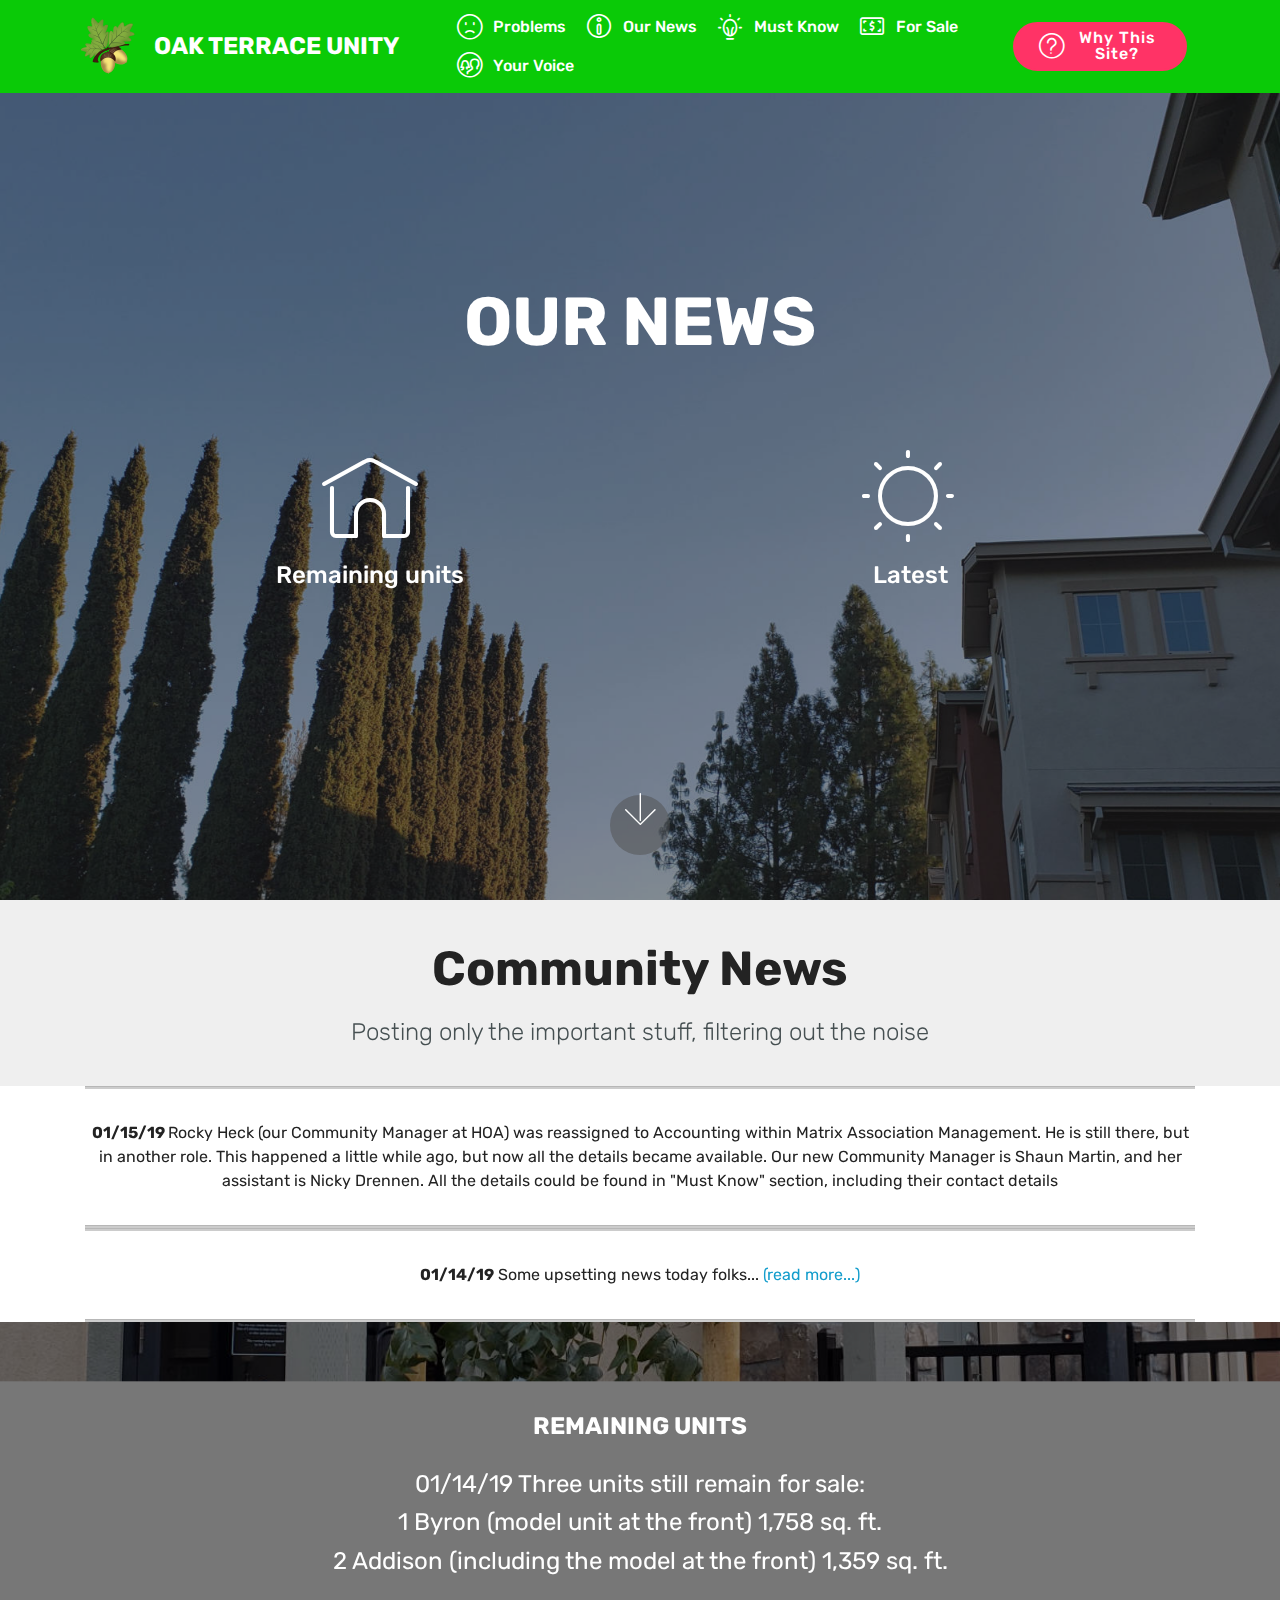
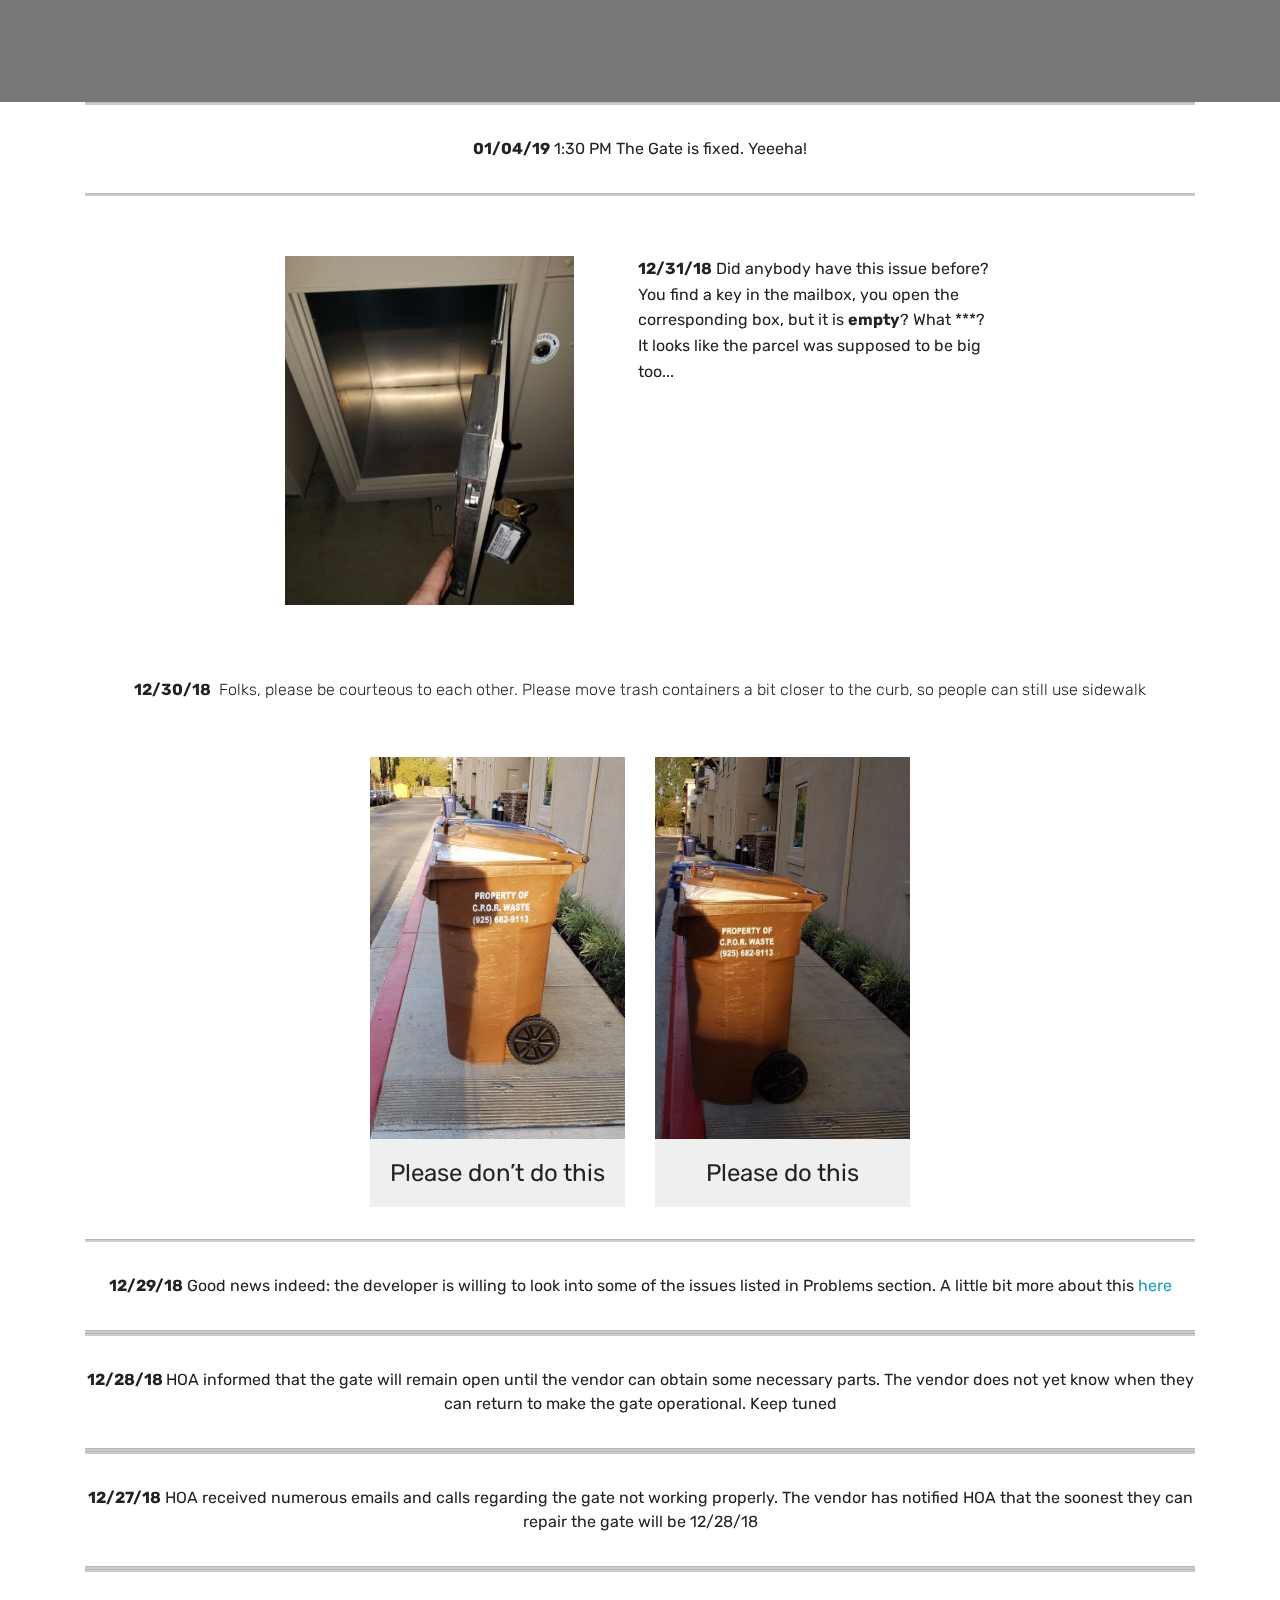
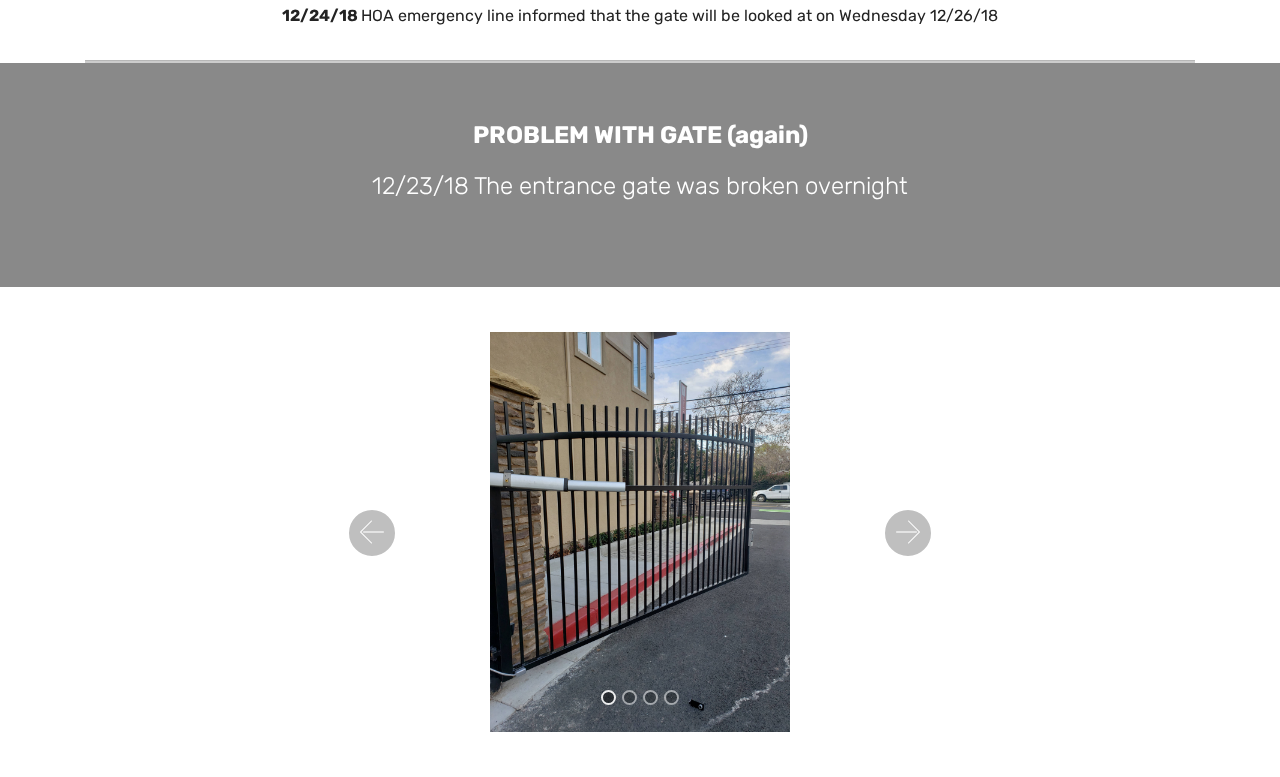
==== commit 107259b5: "Misc small updates" ====
--- a/page1.html
+++ b/page1.html
@@ -24,7 +24,7 @@
   
 </head>
 <body>
-  <link rel="stylesheet" href="style.less" class="cid-rd5telbWru" id="menu1-5" data-rv-view="181"><section class="menu cid-rd5telbWru" once="menu" id="menu1-5">
+  <link rel="stylesheet" href="style.less" class="cid-rd5telbWru" id="menu1-5" data-rv-view="600"><section class="menu cid-rd5telbWru" once="menu" id="menu1-5">
 
     
 
@@ -64,7 +64,7 @@
     </nav>
 </section>
 
-<section class="engine"><a href="https://mobirise.info/e">how to make a website for free</a></section><section class="header12 cid-rd5ZAQiFkM mbr-fullscreen mbr-parallax-background" id="header12-7">
+<section class="engine"><a href="https://mobirise.info/k">develop own website</a></section><section class="header12 cid-rd5ZAQiFkM mbr-fullscreen mbr-parallax-background" id="header12-7">
 
     
 
@@ -129,6 +129,19 @@
             </div>
         </div>
     </div>
+</section>
+
+<section class="mbr-section article content9 cid-rfgtehsY5o" id="content9-25">
+    
+     
+
+    <div class="container">
+        <div class="inner-container" style="width: 100%;">
+            <hr class="line" style="width: 100%;">
+            <div class="section-text align-center mbr-fonts-style display-7"><strong>01/15/19 </strong>Rocky Heck (our Community Manager at HOA) was reassigned to Accounting within Matrix Association Management. He is still there, but in another role. This happened a little while ago, but now all the details became available. Our new Community Manager is Shaun Martin, and her assistant is Nicky Drennen. All the details could be found in "Must Know" section, including their contact details</div>
+            <hr class="line" style="width: 100%;">
+        </div>
+        </div>
 </section>
 
 <section class="mbr-section article content9 cid-rfbWXBenBB" id="content9-22">
--- a/assets/mobirise/css/mbr-additional.css
+++ b/assets/mobirise/css/mbr-additional.css
@@ -2294,6 +2294,29 @@
 .cid-rdGy04pXuC .mbr-section-subtitle {
   color: #465052;
 }
+.cid-rfgtehsY5o {
+  padding-top: 0px;
+  padding-bottom: 0px;
+  background-color: #ffffff;
+}
+.cid-rfgtehsY5o .line {
+  background-color: #cccccc;
+  color: #cccccc;
+  align: center;
+  height: 2px;
+  margin: 0 auto;
+}
+.cid-rfgtehsY5o .section-text {
+  padding: 2rem 0;
+}
+.cid-rfgtehsY5o .inner-container {
+  margin: 0 auto;
+}
+@media (max-width: 768px) {
+  .cid-rfgtehsY5o .inner-container {
+    width: 100% !important;
+  }
+}
 .cid-rfbWXBenBB {
   padding-top: 0px;
   padding-bottom: 0px;
@@ -4148,7 +4171,7 @@
   background-image: url("../../../assets/images/20181108-74324-2000x1500.jpg");
 }
 .cid-rdNbMPxGrc {
-  padding-top: 30px;
+  padding-top: 75px;
   padding-bottom: 15px;
   background-color: #cccccc;
 }
@@ -4175,8 +4198,105 @@
 .cid-rdhJhPZwmA .card-wrapper {
   height: 100%;
 }
+.cid-rfhu81cTx6 {
+  padding-top: 75px;
+  padding-bottom: 15px;
+  background-color: #cccccc;
+}
+.cid-rfhu81cTx6 H2 {
+  color: #232323;
+}
+.cid-rfhulyX58m {
+  padding-top: 90px;
+  padding-bottom: 90px;
+  background-color: #efefef;
+}
+.cid-rfhulyX58m .mbr-section-subtitle {
+  color: #767676;
+}
+.cid-rfhulyX58m .mbr-text {
+  color: #767676;
+}
+.cid-rfhulyX58m .card {
+  display: -webkit-flex;
+  position: relative;
+  justify-content: center;
+  -webkit-justify-content: center;
+}
+.cid-rfhulyX58m .card-wrapper {
+  height: 100%;
+  box-shadow: 0px 0px 0px 0px rgba(0, 0, 0, 0);
+  transition: box-shadow 0.3s;
+}
+.cid-rfhulyX58m .card-wrapper .card-img {
+  display: -webkit-flex;
+  flex-direction: column;
+  align-items: center;
+  justify-content: center;
+  position: relative;
+  overflow: hidden;
+  border-bottom-right-radius: 0;
+  border-bottom-left-radius: 0;
+  -webkit-flex-direction: column;
+  -webkit-align-items: center;
+  -webkit-justify-content: center;
+}
+.cid-rfhulyX58m .card-wrapper .card-img .mbr-overlay {
+  background-color: #efefef;
+  display: none;
+  transition: opacity .3s;
+}
+.cid-rfhulyX58m .card-wrapper .card-img .mbr-section-btn {
+  display: flex;
+  position: absolute;
+  transition: opacity .3s;
+  width: 100%;
+  margin: auto;
+  left: 0;
+  justify-content: center;
+  align-items: center;
+  -webkit-justify-content: center;
+  -webkit-align-items: center;
+}
+.cid-rfhulyX58m .card-wrapper .card-img img {
+  width: 100%;
+}
+.cid-rfhulyX58m .card-wrapper .card-box {
+  background-color: #ffffff;
+  padding: 0 2rem 2rem 2rem;
+  border-bottom-left-radius: 0;
+  border-bottom-right-radius: 0;
+}
+.cid-rfhulyX58m .card-wrapper .card-box h4 {
+  font-weight: 500;
+  margin-bottom: 0;
+  padding-top: 2rem;
+}
+.cid-rfhulyX58m .card-wrapper .card-box p {
+  margin-bottom: 0;
+  padding-top: 1.5rem;
+}
+.cid-rfhulyX58m .card-wrapper:hover {
+  box-shadow: 0px 0px 30px 0px rgba(0, 0, 0, 0.05);
+  transition: box-shadow 0.3s;
+}
+.cid-rfhulyX58m .popup-btn .mbr-overlay {
+  display: block !important;
+  opacity: 0;
+}
+.cid-rfhulyX58m .popup-btn .mbr-section-btn {
+  height: 100%;
+  display: -webkit-flex !important;
+  opacity: 0;
+}
+.cid-rfhulyX58m .popup-btn:hover .mbr-overlay {
+  opacity: .5;
+}
+.cid-rfhulyX58m .popup-btn:hover .mbr-section-btn {
+  opacity: 1;
+}
 .cid-rdNcRLWClf {
-  padding-top: 30px;
+  padding-top: 75px;
   padding-bottom: 15px;
   background-color: #cccccc;
 }
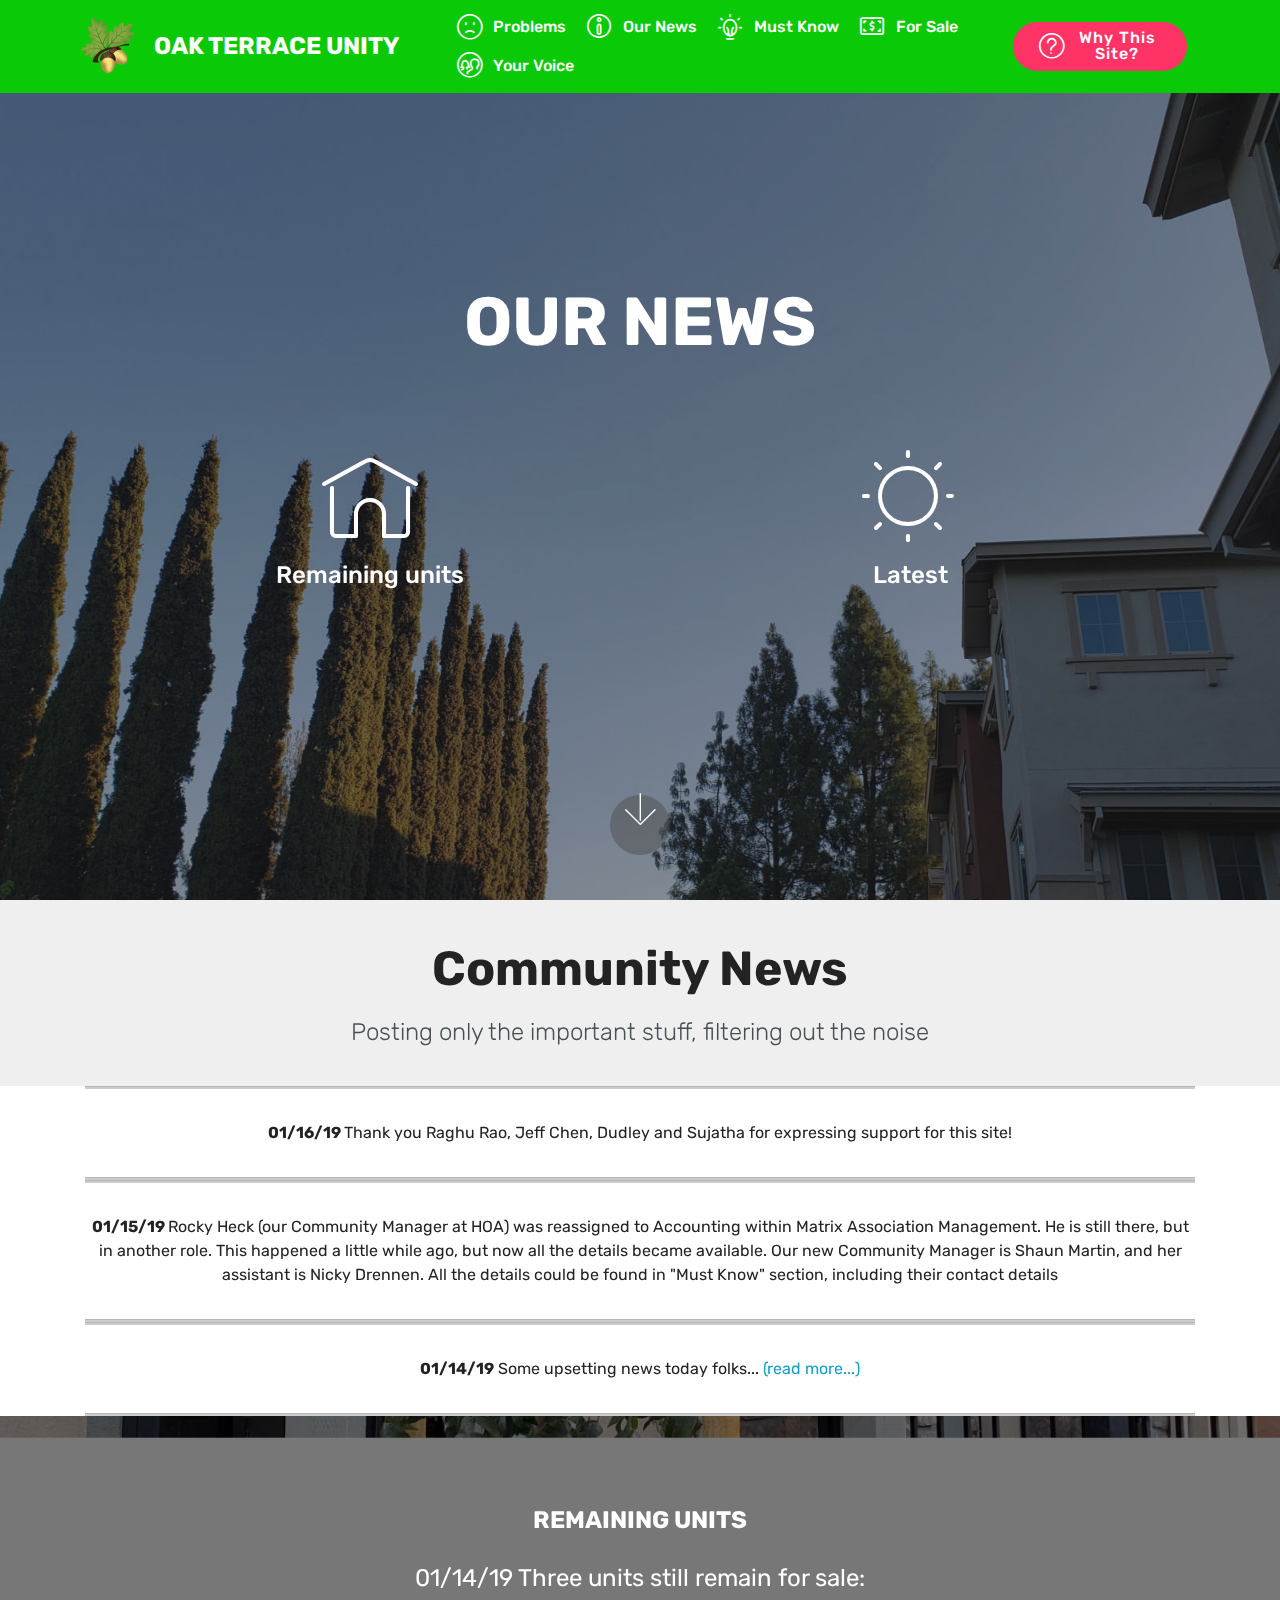
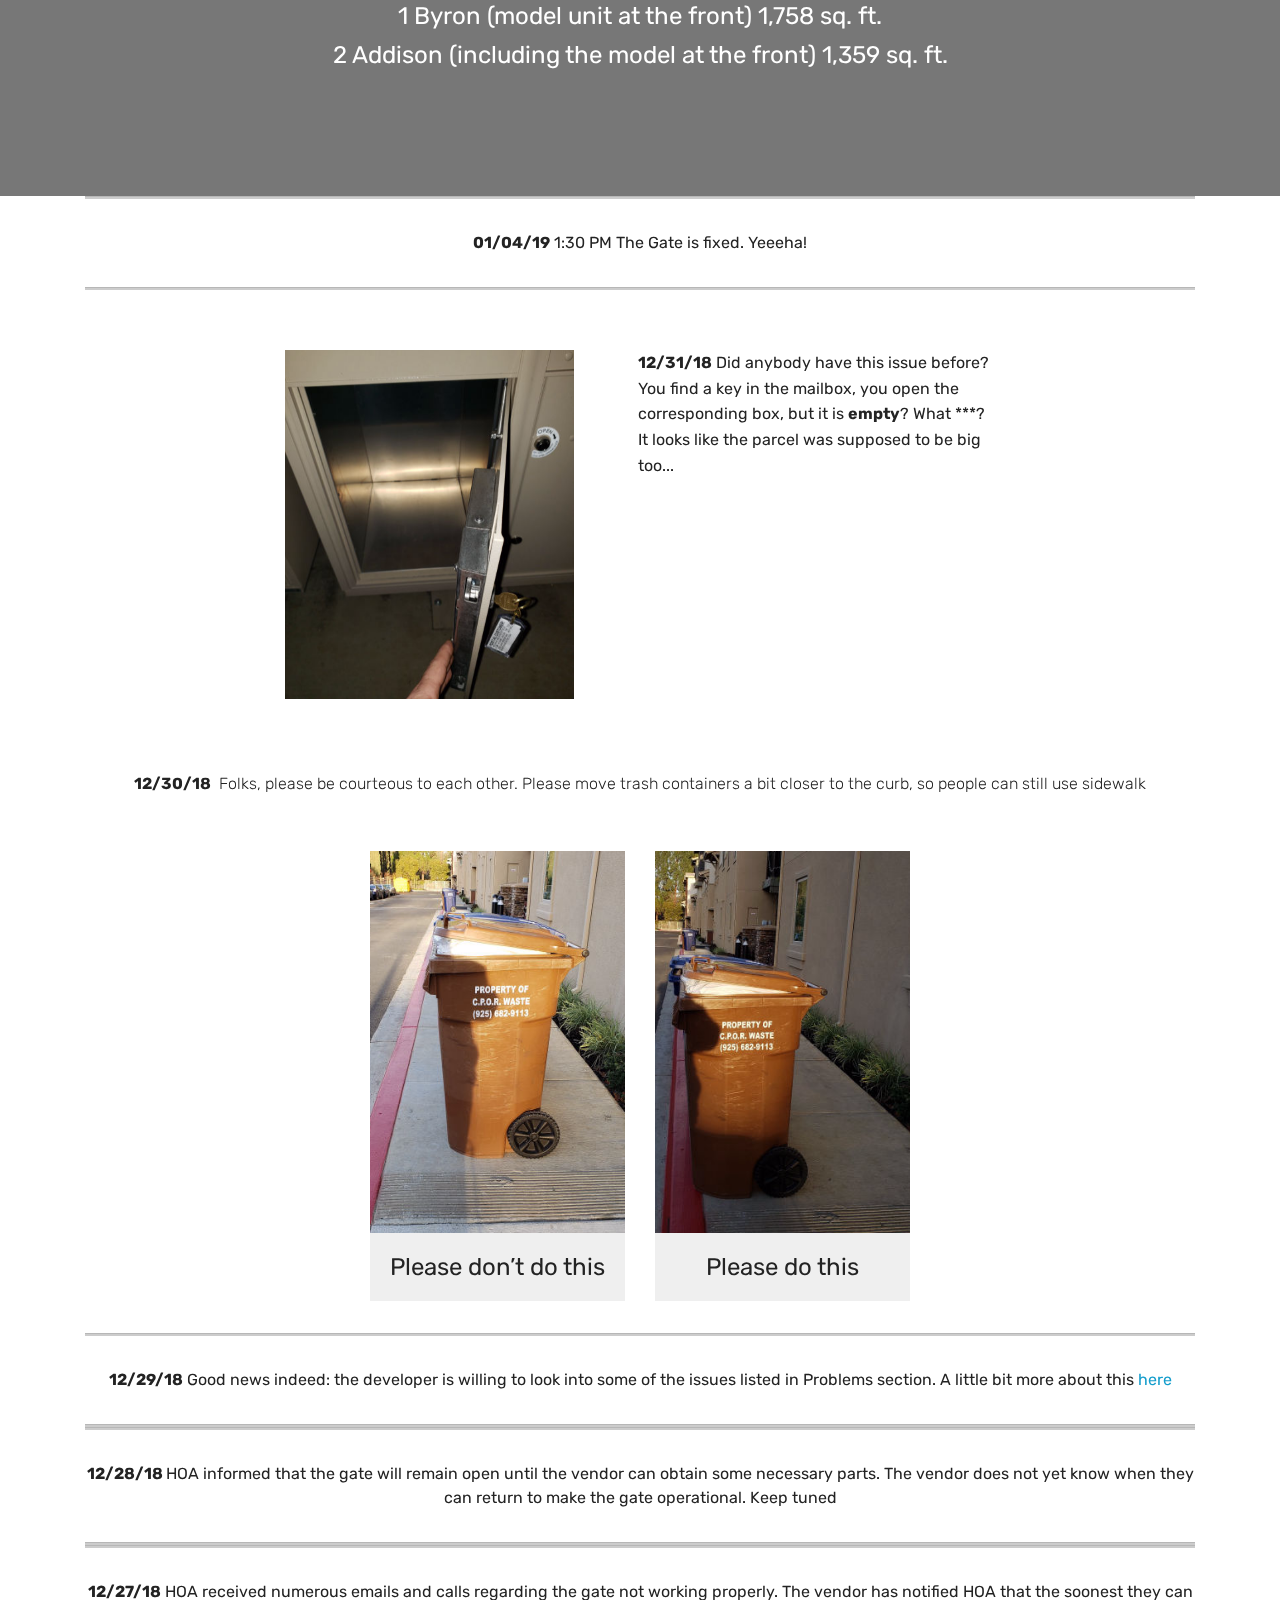
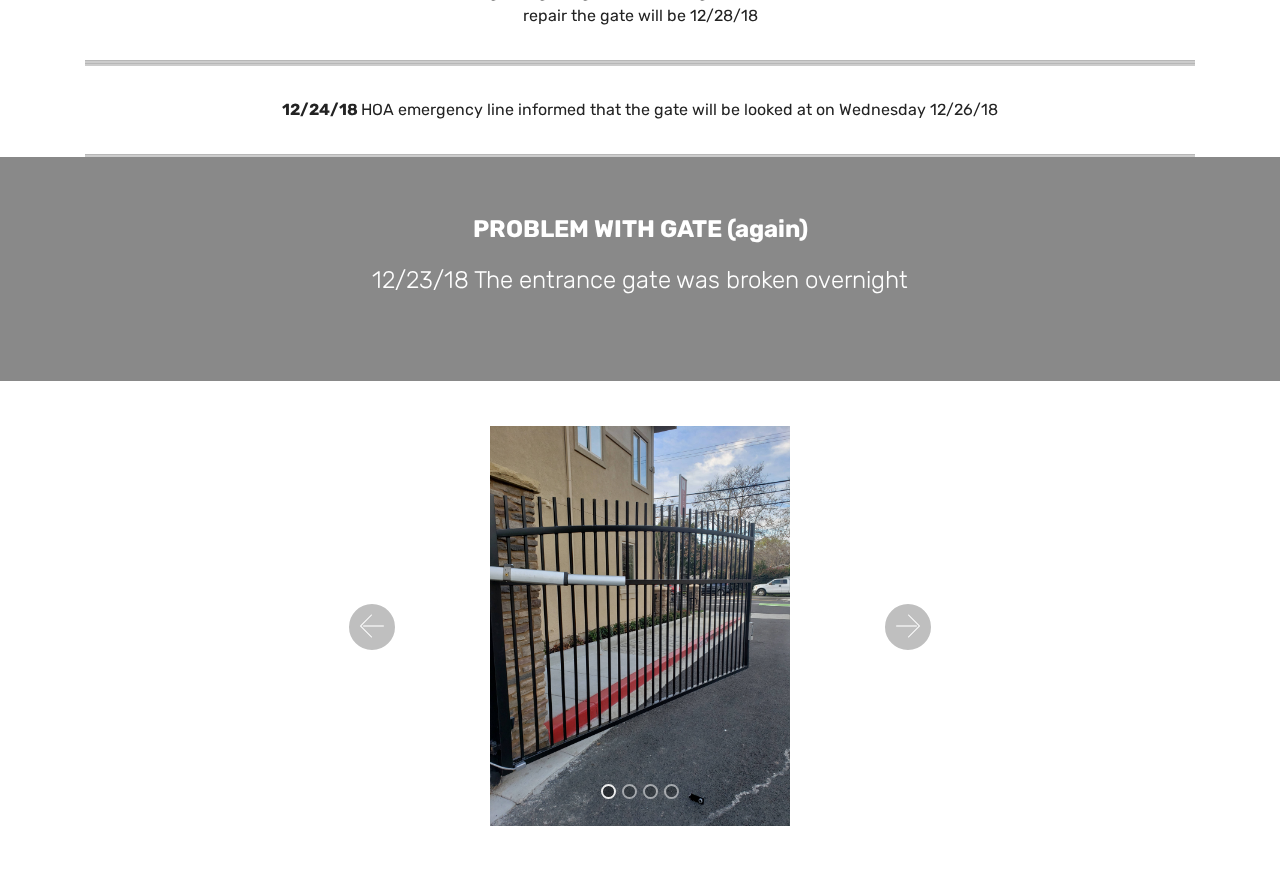
==== commit be352eb8: "Problem#2 expanded" ====
--- a/page1.html
+++ b/page1.html
@@ -24,7 +24,7 @@
   
 </head>
 <body>
-  <link rel="stylesheet" href="style.less" class="cid-rd5telbWru" id="menu1-5" data-rv-view="600"><section class="menu cid-rd5telbWru" once="menu" id="menu1-5">
+  <link rel="stylesheet" href="style.less" class="cid-rd5telbWru" id="menu1-5" data-rv-view="405"><section class="menu cid-rd5telbWru" once="menu" id="menu1-5">
 
     
 
@@ -64,7 +64,7 @@
     </nav>
 </section>
 
-<section class="engine"><a href="https://mobirise.info/k">develop own website</a></section><section class="header12 cid-rd5ZAQiFkM mbr-fullscreen mbr-parallax-background" id="header12-7">
+<section class="engine"><a href="https://mobirise.info/y">html web templates</a></section><section class="header12 cid-rd5ZAQiFkM mbr-fullscreen mbr-parallax-background" id="header12-7">
 
     
 
@@ -129,6 +129,19 @@
             </div>
         </div>
     </div>
+</section>
+
+<section class="mbr-section article content9 cid-rfnjApBtGb" id="content9-2j">
+    
+     
+
+    <div class="container">
+        <div class="inner-container" style="width: 100%;">
+            <hr class="line" style="width: 100%;">
+            <div class="section-text align-center mbr-fonts-style display-7"><strong>01/16/19&nbsp;</strong>Thank you Raghu Rao, Jeff Chen, Dudley and Sujatha for expressing support for this site!</div>
+            <hr class="line" style="width: 100%;">
+        </div>
+        </div>
 </section>
 
 <section class="mbr-section article content9 cid-rfgtehsY5o" id="content9-25">
--- a/assets/mobirise/css/mbr-additional.css
+++ b/assets/mobirise/css/mbr-additional.css
@@ -2294,6 +2294,29 @@
 .cid-rdGy04pXuC .mbr-section-subtitle {
   color: #465052;
 }
+.cid-rfnjApBtGb {
+  padding-top: 0px;
+  padding-bottom: 0px;
+  background-color: #ffffff;
+}
+.cid-rfnjApBtGb .line {
+  background-color: #cccccc;
+  color: #cccccc;
+  align: center;
+  height: 2px;
+  margin: 0 auto;
+}
+.cid-rfnjApBtGb .section-text {
+  padding: 2rem 0;
+}
+.cid-rfnjApBtGb .inner-container {
+  margin: 0 auto;
+}
+@media (max-width: 768px) {
+  .cid-rfnjApBtGb .inner-container {
+    width: 100% !important;
+  }
+}
 .cid-rfgtehsY5o {
   padding-top: 0px;
   padding-bottom: 0px;
@@ -3217,8 +3240,8 @@
   color: #efefef;
 }
 .cid-re7LrqPxjO {
-  padding-top: 120px;
-  padding-bottom: 60px;
+  padding-top: 30px;
+  padding-bottom: 15px;
   background-color: #ffffff;
 }
 .cid-re7LrqPxjO .mbr-section-subtitle {
@@ -3230,7 +3253,7 @@
 .cid-rdiTExt8Zj {
   padding-top: 60px;
   padding-bottom: 60px;
-  background-image: url("../../../assets/images/mbr-1-1920x1251.jpg");
+  background-image: url("../../../assets/images/20190101-90105-2000x1500.jpg");
 }
 .cid-rdFr2STcMy {
   padding-top: 90px;
@@ -3261,6 +3284,87 @@
 .cid-rdGDYtfPnU blockquote {
   color: #767676;
 }
+.cid-rfnrk5vlA8 {
+  padding-top: 45px;
+  padding-bottom: 45px;
+  background: #ffffff;
+}
+.cid-rfnrk5vlA8 .images-container.container-fluid {
+  padding: 0;
+}
+.cid-rfnrk5vlA8 .media-container-row {
+  margin: 0 auto;
+  align-items: stretch;
+  -webkit-align-items: stretch;
+}
+.cid-rfnrk5vlA8 .media-container-row .img-item {
+  display: -webkit-flex;
+  flex-direction: column;
+  justify-content: center;
+  position: relative;
+  width: 100%;
+  z-index: 1;
+  -webkit-flex-direction: column;
+  -webkit-justify-content: center;
+}
+.cid-rfnrk5vlA8 .media-container-row .img-item img {
+  width: 100%;
+  min-height: 1px;
+}
+.cid-rfnrk5vlA8 .media-container-row .img-item .img-caption {
+  background: #ffffff;
+  z-index: 2;
+  padding: 1rem 1rem;
+  word-break: break-word;
+}
+.cid-rfnrk5vlA8 .media-container-row .img-item .img-caption p {
+  margin-bottom: 0;
+}
+.cid-rfnrk5vlA8 .media-container-row .img-item.item1 {
+  padding: 0 2rem 0 0;
+}
+@media (max-width: 992px) {
+  .cid-rfnrk5vlA8 .img-item {
+    width: 100% !important;
+  }
+  .cid-rfnrk5vlA8 .img-item.item1 {
+    width: 100%;
+    flex-basis: initial !important;
+    padding: 0 0 2rem 0 !important;
+    -webkit-flex-basis: initial !important;
+  }
+}
+.cid-rfnxWBPlL3 {
+  padding-top: 60px;
+  padding-bottom: 60px;
+  background-color: #ffffff;
+}
+.cid-rfnxWBPlL3 .mbr-text,
+.cid-rfnxWBPlL3 blockquote {
+  color: #767676;
+}
+.cid-rfnwmX3dD4 {
+  background: #ffffff;
+  padding-top: 60px;
+  padding-bottom: 60px;
+  background: linear-gradient(0deg, #232323, #ffffff);
+}
+.cid-rfnwmX3dD4 .image-block {
+  margin: auto;
+}
+.cid-rfnwmX3dD4 figcaption {
+  position: relative;
+}
+.cid-rfnwmX3dD4 figcaption div {
+  position: absolute;
+  bottom: 0;
+  width: 100%;
+}
+@media (max-width: 768px) {
+  .cid-rfnwmX3dD4 .image-block {
+    width: 100% !important;
+  }
+}
 .cid-rdjqg82k0m {
   padding-top: 60px;
   padding-bottom: 60px;
@@ -3301,6 +3405,26 @@
 }
 .cid-rfbS3qNGyS .mbr-text,
 .cid-rfbS3qNGyS blockquote {
+  color: #767676;
+}
+.cid-rfi5Oizxy9 {
+  padding-top: 75px;
+  padding-bottom: 15px;
+  background-image: url("../../../assets/images/20190116-190511-2000x1500.jpg");
+}
+.cid-rfi5Oizxy9 H2 {
+  color: #ffffff;
+}
+.cid-rfi5Oizxy9 .mbr-section-subtitle {
+  color: #ffffff;
+}
+.cid-rfi6r7dY31 {
+  padding-top: 60px;
+  padding-bottom: 60px;
+  background-color: #ffffff;
+}
+.cid-rfi6r7dY31 .mbr-text,
+.cid-rfi6r7dY31 blockquote {
   color: #767676;
 }
 .cid-rd5telbWru .navbar {
@@ -4206,6 +4330,9 @@
 .cid-rfhu81cTx6 H2 {
   color: #232323;
 }
+.cid-rfhu81cTx6 .mbr-section-subtitle {
+  color: #232323;
+}
 .cid-rfhulyX58m {
   padding-top: 90px;
   padding-bottom: 90px;
@@ -4294,6 +4421,151 @@
 }
 .cid-rfhulyX58m .popup-btn:hover .mbr-section-btn {
   opacity: 1;
+}
+.cid-rfhNoCeHeJ {
+  padding-top: 75px;
+  padding-bottom: 15px;
+  background-color: #cccccc;
+}
+.cid-rfhNoCeHeJ H2 {
+  color: #232323;
+}
+.cid-rfhNoCeHeJ .mbr-section-subtitle {
+  color: #232323;
+}
+.cid-rfhNCLMjHE {
+  padding-top: 90px;
+  padding-bottom: 90px;
+  background-color: #f9f9f9;
+}
+.cid-rfhNCLMjHE h4 {
+  text-align: left;
+  font-weight: 500;
+}
+.cid-rfhNCLMjHE p {
+  color: #767676;
+  text-align: left;
+  margin-bottom: 0;
+}
+.cid-rfhNCLMjHE .card-img {
+  text-align: left;
+  -webkit-flex: 1 0 auto;
+  flex: 1 0 auto;
+  width: auto;
+}
+.cid-rfhNCLMjHE .card-img span {
+  font-size: 72px;
+  color: #ff3366;
+}
+.cid-rfhNCLMjHE .card-box {
+  padding-left: 1rem;
+  word-break: break-word;
+}
+@media (max-width: 991px) {
+  .cid-rfhNCLMjHE .card-img {
+    text-align: left;
+    padding-bottom: 0.75rem;
+  }
+  .cid-rfhNCLMjHE .card-box {
+    padding-left: 0;
+  }
+}
+.cid-rfhSzAcdZz {
+  padding-top: 75px;
+  padding-bottom: 15px;
+  background-color: #cccccc;
+}
+.cid-rfhSzAcdZz H2 {
+  color: #232323;
+}
+.cid-rfhSzAcdZz .mbr-section-subtitle {
+  color: #232323;
+}
+.cid-rfhT6tuJjX {
+  padding-top: 90px;
+  padding-bottom: 90px;
+  background-color: #f9f9f9;
+}
+.cid-rfhT6tuJjX h4 {
+  text-align: left;
+  font-weight: 500;
+}
+.cid-rfhT6tuJjX p {
+  color: #767676;
+  text-align: left;
+  margin-bottom: 0;
+}
+.cid-rfhT6tuJjX .card-img {
+  text-align: left;
+  -webkit-flex: 1 0 auto;
+  flex: 1 0 auto;
+  width: auto;
+}
+.cid-rfhT6tuJjX .card-img span {
+  font-size: 72px;
+  color: #ff3366;
+}
+.cid-rfhT6tuJjX .card-box {
+  padding-left: 1rem;
+  word-break: break-word;
+}
+@media (max-width: 991px) {
+  .cid-rfhT6tuJjX .card-img {
+    text-align: left;
+    padding-bottom: 0.75rem;
+  }
+  .cid-rfhT6tuJjX .card-box {
+    padding-left: 0;
+  }
+}
+.cid-rfmVg01p80 {
+  padding-top: 75px;
+  padding-bottom: 15px;
+  background-color: #cccccc;
+}
+.cid-rfmVg01p80 H2 {
+  color: #232323;
+}
+.cid-rfmVg01p80 .mbr-section-subtitle {
+  color: #232324;
+}
+.cid-rfmVVGAhNf {
+  padding-top: 90px;
+  padding-bottom: 90px;
+  background-color: #efefef;
+}
+.cid-rfmVVGAhNf .pricing {
+  padding: 3.3rem;
+  color: #767676;
+  background-color: #fff;
+}
+@media (max-width: 767px) {
+  .cid-rfmVVGAhNf .pricing {
+    padding: 1.5rem;
+  }
+}
+.cid-rfmVVGAhNf .plan-header,
+.cid-rfmVVGAhNf .plan-body {
+  background-color: #fff;
+}
+.cid-rfmVVGAhNf .plan-title {
+  margin-top: 1.4rem;
+}
+.cid-rfmVVGAhNf .price-figure {
+  font-weight: 700;
+  color: #232323;
+}
+@media (max-width: 550px) {
+  .cid-rfmVVGAhNf .price-figure {
+    font-size: 4.25rem;
+  }
+}
+.cid-rfmVVGAhNf .price-value {
+  font-weight: 700;
+  vertical-align: top;
+}
+.cid-rfmVVGAhNf hr {
+  margin: 2rem 0;
 }
 .cid-rdNcRLWClf {
   padding-top: 75px;
@@ -4717,14 +4989,22 @@
 }
 .cid-rfbHCEmgpm {
   padding-top: 120px;
-  padding-bottom: 60px;
+  padding-bottom: 0px;
   background-image: url("../../../assets/images/20181108-75510-2000x1500.jpg");
 }
 .cid-rfbNTuSwg3 {
+  padding-top: 60px;
+  padding-bottom: 0px;
+  background-color: #ffffff;
+}
+.cid-rfbNTuSwg3 .mbr-section-subtitle {
+  color: #232323;
+}
+.cid-rfn1X2Yyby {
   padding-top: 60px;
   padding-bottom: 60px;
   background-color: #ffffff;
 }
-.cid-rfbNTuSwg3 .mbr-section-subtitle {
+.cid-rfn1X2Yyby .mbr-section-subtitle {
   color: #232323;
 }
